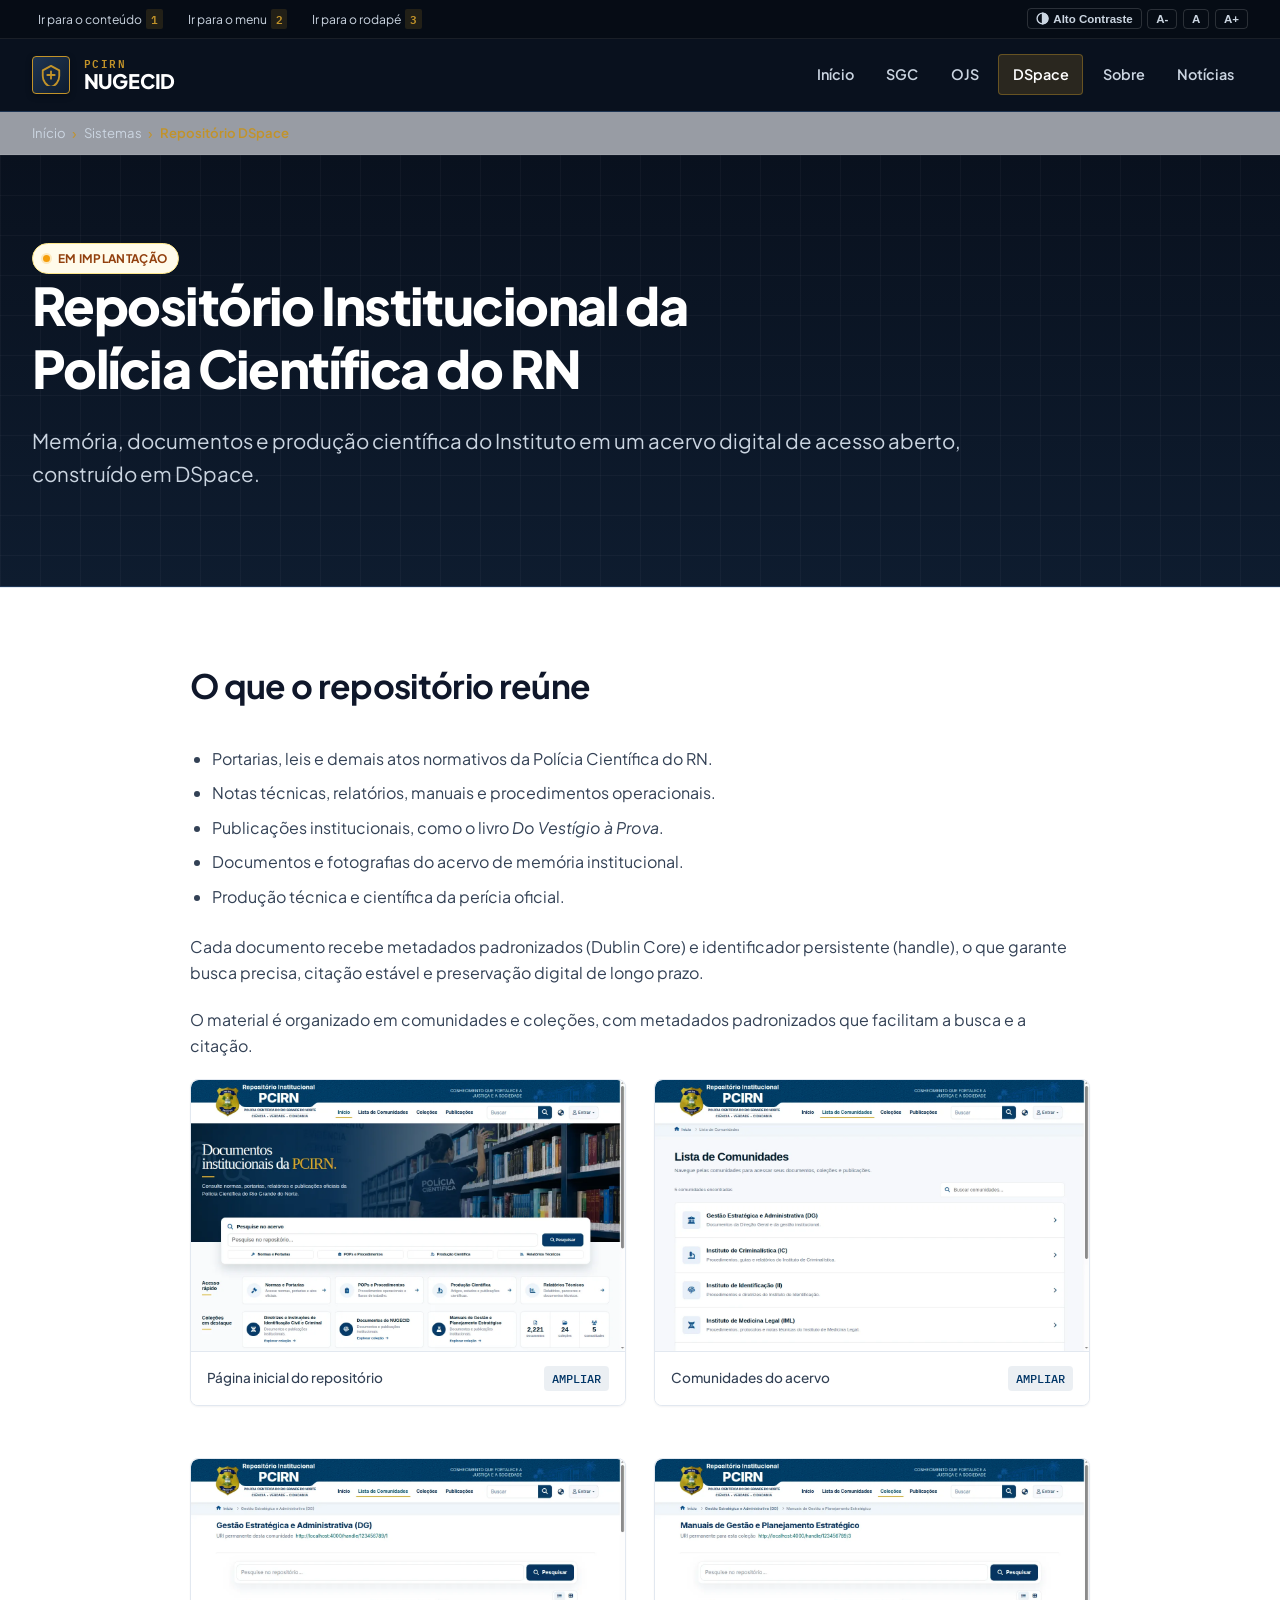
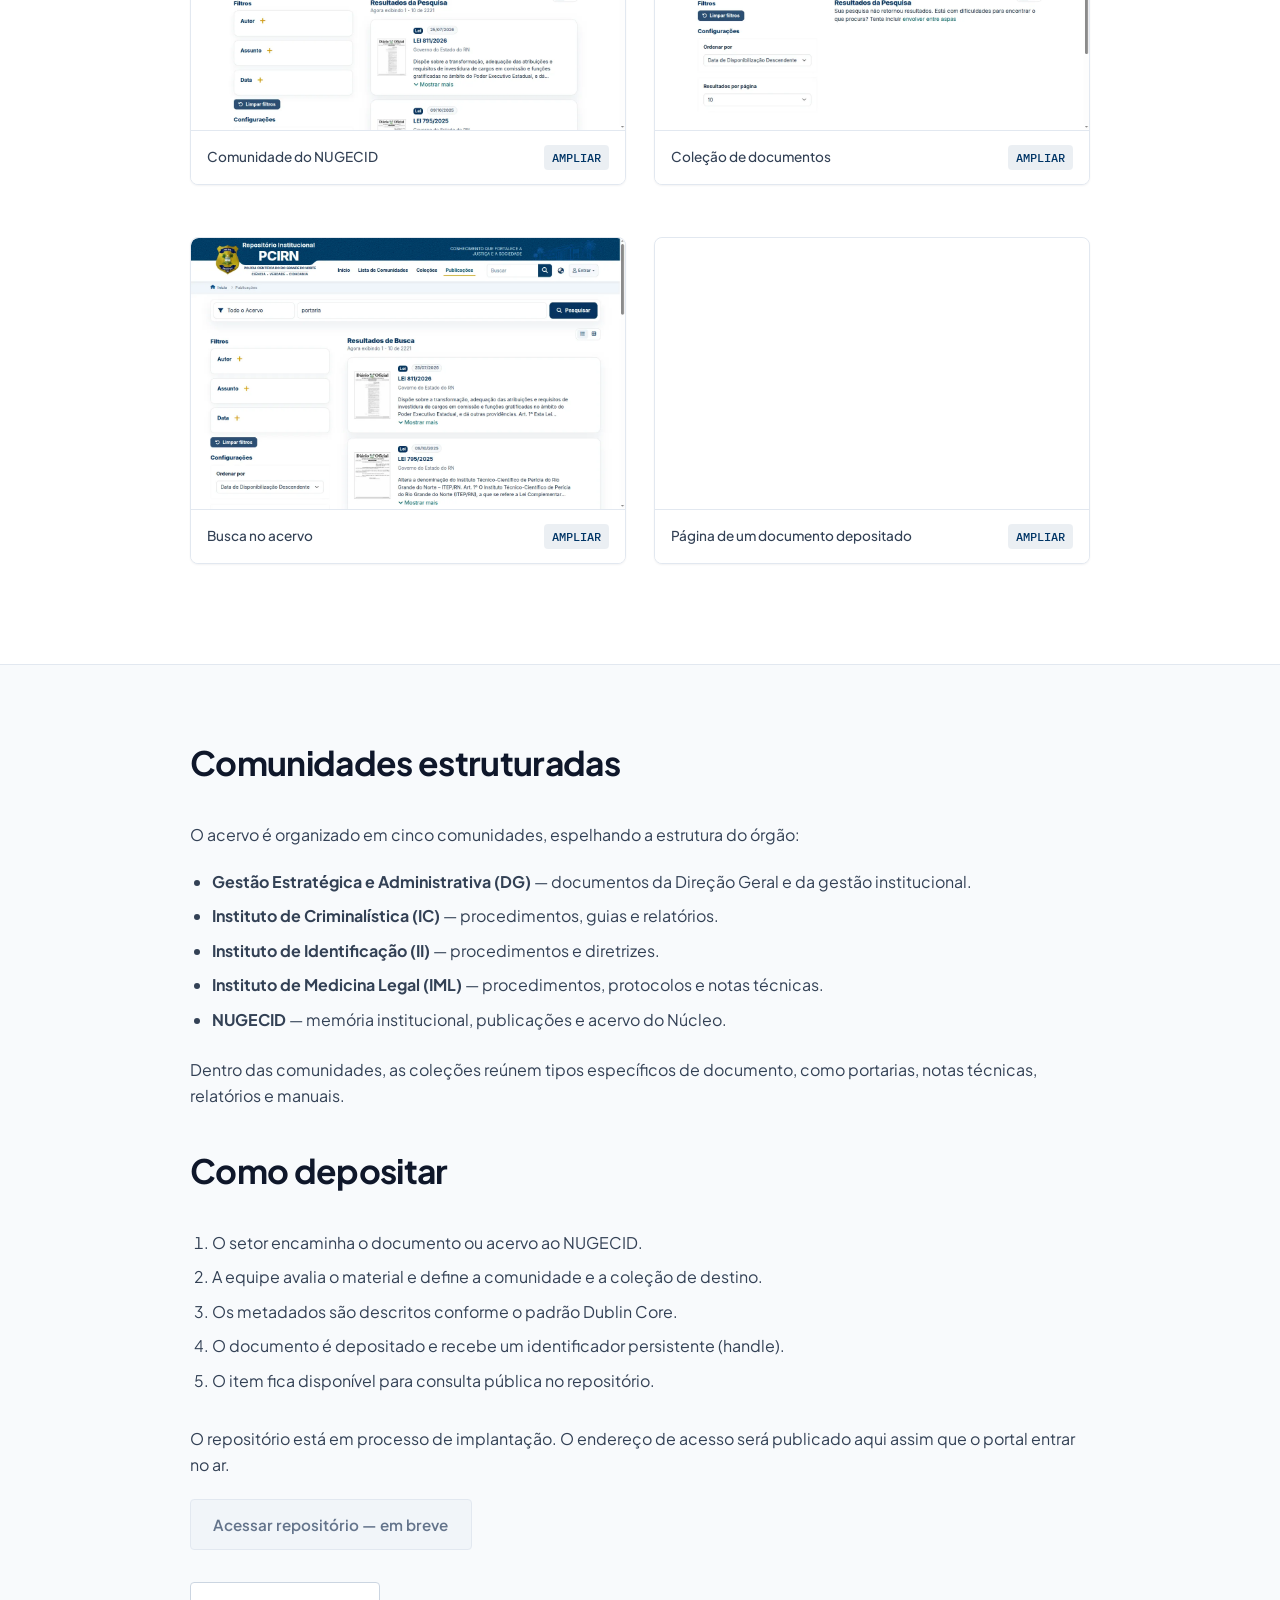
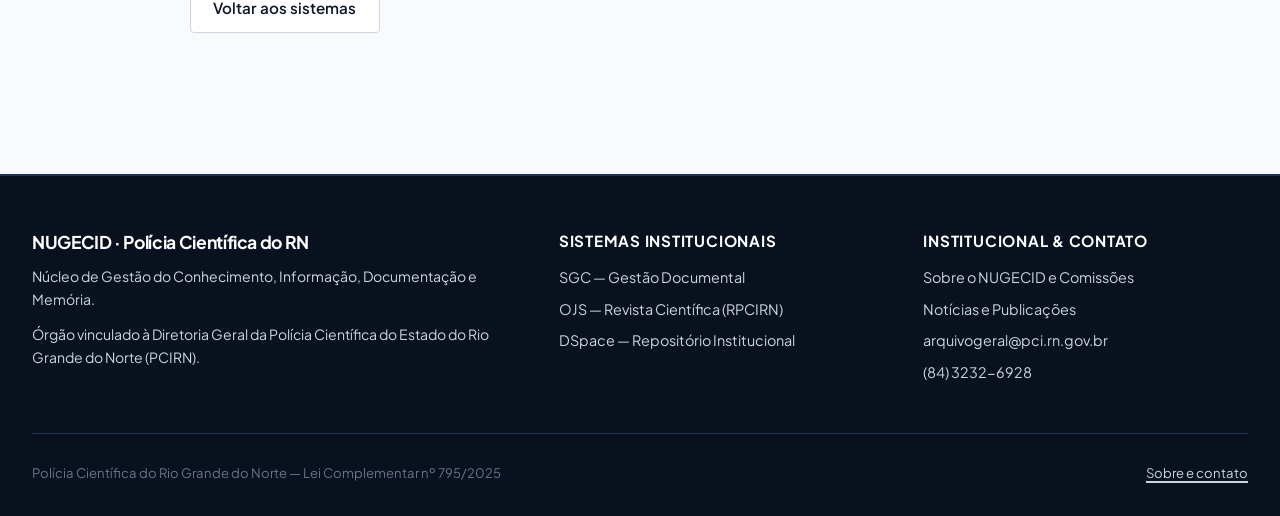
==== dspace.html @ 1d863f5a "feat(design): reformulacao visual anti-slop, animacoes, acessibilidade e-MAG e novos componentes" ====
<!DOCTYPE html>
<html lang="pt-BR">
<head>
<meta charset="utf-8">
<meta name="viewport" content="width=device-width, initial-scale=1">
<title>Repositório Institucional — DSpace | NUGECID</title>
<meta name="description" content="Repositório institucional da Polícia Científica do RN em DSpace: portarias, publicações institucionais, acervo de memória e produção científica, mantido pelo NUGECID.">
<meta property="og:title" content="Repositório Institucional da Polícia Científica do RN — DSpace">
<meta property="og:description" content="Portarias, publicações e acervo de memória da Polícia Científica do RN em acesso aberto.">
<meta property="og:type" content="website">
<meta property="og:url" content="https://kevintestegit.github.io/nugecid-site/dspace.html">
<meta property="og:locale" content="pt_BR">
<link rel="canonical" href="https://kevintestegit.github.io/nugecid-site/dspace.html">
<link rel="icon" type="image/svg+xml" href="assets/img/favicon.svg">
<link rel="preconnect" href="https://fonts.googleapis.com">
<link rel="preconnect" href="https://fonts.gstatic.com" crossorigin>
<link href="https://fonts.googleapis.com/css2?family=Plus+Jakarta+Sans:wght@400;500;600;700;800&family=Archivo:wght@400;500;600;700&family=IBM+Plex+Mono:wght@400;500;600&display=swap" rel="stylesheet">
<link rel="stylesheet" href="assets/css/site.css">
<script src="assets/js/site.js" defer></script>
</head>
<body>
<a class="skip-link" href="#conteudo">Pular para o conteúdo</a>

<div class="gov-bar">
  <div class="wrap">
    <ul class="gov-shortcuts" aria-label="Atalhos de acessibilidade">
      <li><a href="#conteudo" accesskey="1">Ir para o conteúdo <span class="key">1</span></a></li>
      <li><a href="#menu-principal" accesskey="2">Ir para o menu <span class="key">2</span></a></li>
      <li><a href="#rodape" accesskey="3">Ir para o rodapé <span class="key">3</span></a></li>
    </ul>
    <div class="accessibility-controls" aria-label="Controles de acessibilidade">
      <button class="btn-access" data-action="toggle-contrast" aria-pressed="false" title="Alternar alto contraste">
        <svg width="13" height="13" viewBox="0 0 24 24" fill="none" stroke="currentColor" stroke-width="2.5" stroke-linecap="round" stroke-linejoin="round" aria-hidden="true"><circle cx="12" cy="12" r="10"></circle><path d="M12 2a10 10 0 0 1 0 20z" fill="currentColor"></path></svg>
        Alto Contraste
      </button>
      <button class="btn-access" data-action="font-decrease" title="Diminuir tamanho da fonte">A-</button>
      <button class="btn-access" data-action="font-reset" title="Restaurar tamanho da fonte">A</button>
      <button class="btn-access" data-action="font-increase" title="Aumentar tamanho da fonte">A+</button>
    </div>
  </div>
</div>

<header class="site-header">
  <div class="wrap">
    <a class="brand" href="index.html" aria-label="NUGECID - Polícia Científica do Rio Grande do Norte">
      <span class="brand-insignia" aria-hidden="true">
        <svg viewBox="0 0 24 24" fill="none" stroke="currentColor" stroke-width="2" stroke-linecap="round" stroke-linejoin="round">
          <path d="M12 2L3 7v6c0 5.55 3.84 10.74 9 12 5.16-1.26 9-6.45 9-12V7l-9-5z"/>
          <path d="M12 8v8"/>
          <path d="M8 12h8"/>
        </svg>
      </span>
      <span class="brand-text">
        <span class="brand-mark">PCIRN</span>
        <span class="brand-name">NUGECID</span>
      </span>
    </a>
    <button class="nav-toggle" aria-expanded="false" aria-controls="menu-principal" aria-label="Abrir menu de navegação">
      <svg width="24" height="24" viewBox="0 0 24 24" fill="none" stroke="currentColor" stroke-width="2" stroke-linecap="round" stroke-linejoin="round"><line x1="3" y1="12" x2="21" y2="12"></line><line x1="3" y1="6" x2="21" y2="6"></line><line x1="3" y1="18" x2="21" y2="18"></line></svg>
    </button>
    <nav class="site-nav" id="menu-principal" aria-label="Principal">
      <a href="index.html">Início</a>
      <a href="sgc.html">SGC</a>
      <a href="ojs.html">OJS</a>
      <a href="dspace.html" aria-current="page">DSpace</a>
      <a href="sobre.html">Sobre</a>
      <a href="noticias.html">Notícias</a>
    </nav>
  </div>
</header>

<nav class="breadcrumbs" aria-label="Trilha de navegação">
  <div class="wrap">
    <ol class="breadcrumbs-list">
      <li><a href="index.html">Início</a></li>
      <li><a href="index.html#sistemas">Sistemas</a></li>
      <li><span aria-current="page">Repositório DSpace</span></li>
    </ol>
  </div>
</nav>

<main id="conteudo">

  <section class="hero">
    <div class="wrap">
      <div class="reveal">
        <span class="stamp stamp--dev">Em implantação</span>
        <h1>Repositório Institucional da Polícia Científica do RN</h1>
        <p class="lead">Memória, documentos e produção científica do Instituto em um acervo
        digital de acesso aberto, construído em DSpace.</p>
      </div>
    </div>
  </section>

  <section class="section section--alt">
    <div class="wrap prose">
      <div class="section-header reveal">
        <h2>O que o repositório reúne</h2>
      </div>
      <ul class="reveal">
        <li>Portarias, leis e demais atos normativos da Polícia Científica do RN.</li>
        <li>Notas técnicas, relatórios, manuais e procedimentos operacionais.</li>
        <li>Publicações institucionais, como o livro <em>Do Vestígio à Prova</em>.</li>
        <li>Documentos e fotografias do acervo de memória institucional.</li>
        <li>Produção técnica e científica da perícia oficial.</li>
      </ul>
      <div class="reveal">
        <p>Cada documento recebe metadados padronizados (Dublin Core) e identificador persistente
        (handle), o que garante busca precisa, citação estável e preservação digital de longo
        prazo.</p>
        <p>O material é organizado em comunidades e coleções, com metadados padronizados que
        facilitam a busca e a citação.</p>
      </div>
      <div class="grid-2 reveal-group">
        <figure class="print">
          <img src="assets/img/dspace-home.webp" width="1280" height="800" loading="lazy"
            alt="Página inicial do Repositório Institucional com busca e últimas publicações">
          <figcaption>Página inicial do repositório</figcaption>
        </figure>
        <figure class="print">
          <img src="assets/img/dspace-comunidades.webp" width="1280" height="800" loading="lazy"
            alt="Lista das cinco comunidades do repositório institucional">
          <figcaption>Comunidades do acervo</figcaption>
        </figure>
        <figure class="print">
          <img src="assets/img/dspace-comunidade-nugecid.webp" width="1280" height="800" loading="lazy"
            alt="Página da comunidade do NUGECID no repositório">
          <figcaption>Comunidade do NUGECID</figcaption>
        </figure>
        <figure class="print">
          <img src="assets/img/dspace-colecao.webp" width="1280" height="800" loading="lazy"
            alt="Página de uma coleção do repositório, com a lista de documentos">
          <figcaption>Coleção de documentos</figcaption>
        </figure>
        <figure class="print">
          <img src="assets/img/dspace-busca.webp" width="1280" height="800" loading="lazy"
            alt="Resultados de busca no repositório institucional">
          <figcaption>Busca no acervo</figcaption>
        </figure>
        <figure class="print">
          <img src="assets/img/dspace-item.webp" width="1280" height="800" loading="lazy"
            alt="Página de um documento no repositório, com metadados e arquivo para download">
          <figcaption>Página de um documento depositado</figcaption>
        </figure>
      </div>
    </div>
  </section>

  <section class="section">
    <div class="wrap prose">
      <div class="section-header reveal">
        <h2>Comunidades estruturadas</h2>
      </div>
      <p class="reveal">O acervo é organizado em cinco comunidades, espelhando a estrutura do órgão:</p>
      <ul class="reveal">
        <li><strong>Gestão Estratégica e Administrativa (DG)</strong> — documentos da Direção
        Geral e da gestão institucional.</li>
        <li><strong>Instituto de Criminalística (IC)</strong> — procedimentos, guias e relatórios.</li>
        <li><strong>Instituto de Identificação (II)</strong> — procedimentos e diretrizes.</li>
        <li><strong>Instituto de Medicina Legal (IML)</strong> — procedimentos, protocolos e notas
        técnicas.</li>
        <li><strong>NUGECID</strong> — memória institucional, publicações e acervo do Núcleo.</li>
      </ul>
      <p class="reveal">Dentro das comunidades, as coleções reúnem tipos específicos de documento, como
      portarias, notas técnicas, relatórios e manuais.</p>
      
      <div class="section-header reveal" style="margin-top: 2.5rem;">
        <h2>Como depositar</h2>
      </div>
      <ol class="reveal">
        <li>O setor encaminha o documento ou acervo ao NUGECID.</li>
        <li>A equipe avalia o material e define a comunidade e a coleção de destino.</li>
        <li>Os metadados são descritos conforme o padrão Dublin Core.</li>
        <li>O documento é depositado e recebe um identificador persistente (handle).</li>
        <li>O item fica disponível para consulta pública no repositório.</li>
      </ol>
      
      <div class="reveal" style="margin-top: 2rem;">
        <!-- SLOT DE URL: quando o repositorio estiver publicado, trocar o botao abaixo por
             <a class="btn" href="https://URL-DO-REPOSITORIO">Acessar repositório</a> -->
        <p>O repositório está em processo de implantação. O endereço de acesso será publicado
        aqui assim que o portal entrar no ar.</p>
        <p><span class="btn is-disabled" aria-disabled="true">Acessar repositório — em breve</span></p>
        <div class="actions">
          <a class="btn btn--ghost" href="index.html#sistemas">Voltar aos sistemas</a>
        </div>
      </div>
    </div>
  </section>

</main>

<footer class="site-footer" id="rodape">
  <div class="wrap">
    <div class="footer-grid">
      <div class="footer-brand">
        <h4>NUGECID · Polícia Científica do RN</h4>
        <p>Núcleo de Gestão do Conhecimento, Informação, Documentação e Memória.</p>
        <p>Órgão vinculado à Diretoria Geral da Polícia Científica do Estado do Rio Grande do Norte (PCIRN).</p>
      </div>
      <div class="footer-links">
        <h4>Sistemas Institucionais</h4>
        <ul>
          <li><a href="sgc.html">SGC — Gestão Documental</a></li>
          <li><a href="ojs.html">OJS — Revista Científica (RPCIRN)</a></li>
          <li><a href="dspace.html">DSpace — Repositório Institucional</a></li>
        </ul>
      </div>
      <div class="footer-links">
        <h4>Institucional & Contato</h4>
        <ul>
          <li><a href="sobre.html">Sobre o NUGECID e Comissões</a></li>
          <li><a href="noticias.html">Notícias e Publicações</a></li>
          <li><a href="mailto:arquivogeral@pci.rn.gov.br">arquivogeral@pci.rn.gov.br</a></li>
          <li><a href="tel:+558432326928">(84) 3232-6928</a></li>
        </ul>
      </div>
    </div>
    <div class="footer-bottom">
      <span>Polícia Científica do Rio Grande do Norte — Lei Complementar nº 795/2025</span>
      <a href="sobre.html">Sobre e contato</a>
    </div>
  </div>
</footer>

</body>
</html>
---- assets/css/site.css ----
/**
 * NUGECID — Núcleo de Gestão do Conhecimento, Informação, Documentação e Memória
 * Polícia Científica do Rio Grande do Norte (PCIRN)
 * Design Institucional Moderno — Anti-Slop & Anti-AI Guidelines
 */

:root {
  /* Cores Institucionais e Estruturais */
  --navy-deep: #09111e;
  --navy-dark: #0e1c2f;
  --navy-surface: #15263d;
  --navy-border: #1e3553;

  --bg-page: #f8fafc;
  --bg-surface: #ffffff;
  --bg-surface-elevated: #f1f5f9;
  --bg-surface-soft: #f8fafc;

  --ink-primary: #0f172a;
  --ink-secondary: #334155;
  --ink-muted: #64748b;
  --ink-inverse: #f8fafc;
  --ink-inverse-soft: #cbd5e1;

  /* Acentos Oficiais */
  --gold-accent: #c29329;
  --gold-accent-light: #fef3c7;
  --gold-accent-hover: #a1781b;
  --blue-primary: #003566;
  --blue-hover: #002244;
  --blue-focus: #0284c7;

  /* Status Tokens */
  --status-live-bg: #ecfdf5;
  --status-live-text: #065f46;
  --status-live-border: #a7f3d0;
  --status-live-dot: #10b981;

  --status-dev-bg: #fffbeb;
  --status-dev-text: #92400e;
  --status-dev-border: #fde68a;
  --status-dev-dot: #f59e0b;

  --status-internal-bg: #eff6ff;
  --status-internal-text: #1e40af;
  --status-internal-border: #bfdbfe;
  --status-internal-dot: #3b82f6;

  /* Bordas e Sombras Físicas */
  --border-subtle: #e2e8f0;
  --border-medium: #cbd5e1;
  --radius-sm: 4px;
  --radius-md: 8px;
  --radius-lg: 12px;
  --radius-full: 9999px;

  --shadow-sm: 0 1px 2px 0 rgba(15, 23, 42, 0.05);
  --shadow-md: 0 4px 12px -2px rgba(15, 23, 42, 0.08), 0 2px 4px -2px rgba(15, 23, 42, 0.04);
  --shadow-lg: 0 12px 24px -6px rgba(15, 23, 42, 0.1), 0 4px 8px -2px rgba(15, 23, 42, 0.05);
  --shadow-xl: 0 20px 32px -8px rgba(15, 23, 42, 0.16);

  /* Dimensões */
  --wrap: 76rem;
  --header-height: 4.5rem;

  /* Transições e Curvas Naturais */
  --ease-spring: cubic-bezier(0.16, 1, 0.3, 1);
  --ease-smooth: cubic-bezier(0.4, 0, 0.2, 1);
  --duration-fast: 160ms;
  --duration-normal: 280ms;
}

*, *::before, *::after {
  box-sizing: border-box;
}

html {
  -webkit-text-size-adjust: 100%;
  scroll-behavior: smooth;
}

body {
  margin: 0;
  background-color: var(--bg-page);
  color: var(--ink-primary);
  font-family: "Plus Jakarta Sans", Archivo, system-ui, -apple-system, sans-serif;
  font-size: 1rem;
  line-height: 1.65;
  -webkit-font-smoothing: antialiased;
  -moz-osx-font-smoothing: grayscale;
}

/* Imagens */
img {
  max-width: 100%;
  height: auto;
  display: block;
}

/* Tipografia */
h1, h2, h3, h4 {
  color: var(--ink-primary);
  font-family: "Plus Jakarta Sans", system-ui, sans-serif;
  line-height: 1.2;
  letter-spacing: -0.02em;
  margin: 0 0 0.6em;
}

h1 {
  font-size: clamp(2.2rem, 4.5vw, 3.25rem);
  font-weight: 800;
  letter-spacing: -0.03em;
}

h2 {
  font-size: clamp(1.6rem, 3vw, 2.1rem);
  font-weight: 700;
  position: relative;
}

h3 {
  font-size: 1.25rem;
  font-weight: 700;
}

p {
  margin: 0 0 1.25em;
  color: var(--ink-secondary);
}

a {
  color: var(--blue-primary);
  text-decoration: underline;
  text-underline-offset: 3px;
  text-decoration-thickness: 1.5px;
  transition: color var(--duration-fast) var(--ease-smooth),
              text-decoration-color var(--duration-fast) var(--ease-smooth);
}

a:hover {
  color: var(--gold-accent-hover);
}

/* Foco Acessível */
:focus-visible {
  outline: 2px solid var(--blue-focus);
  outline-offset: 3px;
}

/* Layout Container */
.wrap {
  width: min(100% - 2.5rem, var(--wrap));
  margin-inline: auto;
}

/* Skip Link */
.skip-link {
  position: absolute;
  left: -999px;
  top: 1rem;
  z-index: 100;
  padding: 0.75rem 1.25rem;
  background: var(--navy-deep);
  color: #ffffff;
  border: 2px solid var(--gold-accent);
  border-radius: var(--radius-sm);
  font-weight: 600;
  text-decoration: none;
}
.skip-link:focus {
  left: 1.5rem;
}

.visually-hidden {
  position: absolute;
  width: 1px;
  height: 1px;
  margin: -1px;
  padding: 0;
  overflow: hidden;
  clip: rect(0 0 0 0);
  white-space: nowrap;
  border: 0;
}

/* ==========================================================================
   HEADER INSTITUCIONAL & NAVEGAÇÃO
   ========================================================================== */
.site-header {
  position: sticky;
  top: 0;
  z-index: 90;
  background-color: var(--navy-deep);
  color: var(--ink-inverse);
  border-bottom: 1px solid var(--navy-border);
  transition: background-color var(--duration-normal) var(--ease-smooth),
              box-shadow var(--duration-normal) var(--ease-smooth),
              border-color var(--duration-normal) var(--ease-smooth);
}

.site-header.is-scrolled {
  background-color: rgba(9, 17, 30, 0.95);
  backdrop-filter: blur(14px);
  -webkit-backdrop-filter: blur(14px);
  box-shadow: 0 4px 20px -2px rgba(0, 0, 0, 0.35);
  border-bottom-color: rgba(194, 147, 41, 0.25);
}

.site-header .wrap {
  display: flex;
  align-items: center;
  justify-content: space-between;
  min-height: var(--header-height);
  padding-block: 0.75rem;
}

/* Brand */
.brand {
  display: flex;
  align-items: center;
  gap: 0.85rem;
  color: #ffffff;
  text-decoration: none;
  transition: transform var(--duration-fast) var(--ease-spring);
}

.brand:hover {
  transform: translateY(-1px);
}

.brand-insignia {
  width: 38px;
  height: 38px;
  flex-shrink: 0;
  display: flex;
  align-items: center;
  justify-content: center;
  background: linear-gradient(135deg, #1e3553 0%, #0e1c2f 100%);
  border: 1.5px solid var(--gold-accent);
  border-radius: var(--radius-sm);
  color: var(--gold-accent);
  box-shadow: 0 2px 6px rgba(0, 0, 0, 0.3);
}

.brand-insignia svg {
  width: 22px;
  height: 22px;
}

.brand-text {
  display: flex;
  flex-direction: column;
}

.brand-mark {
  font-family: "IBM Plex Mono", monospace;
  font-size: 0.68rem;
  font-weight: 600;
  letter-spacing: 0.15em;
  color: var(--gold-accent);
  text-transform: uppercase;
  line-height: 1.1;
}

.brand-name {
  font-size: 1.25rem;
  font-weight: 800;
  letter-spacing: -0.01em;
  color: #ffffff;
  line-height: 1.15;
}

/* Nav */
.site-nav {
  display: flex;
  align-items: center;
  gap: 0.35rem;
}

.site-nav a {
  color: var(--ink-inverse-soft);
  text-decoration: none;
  font-size: 0.9rem;
  font-weight: 600;
  padding: 0.5rem 0.85rem;
  border-radius: var(--radius-sm);
  position: relative;
  transition: color var(--duration-fast) var(--ease-smooth),
              background-color var(--duration-fast) var(--ease-smooth);
}

.site-nav a:hover {
  color: #ffffff;
  background-color: rgba(255, 255, 255, 0.08);
}

.site-nav a[aria-current="page"],
.site-nav a[aria-current="true"] {
  color: #ffffff;
  background-color: rgba(194, 147, 41, 0.18);
  border: 1px solid rgba(194, 147, 41, 0.4);
}

/* Mobile Toggle */
.nav-toggle {
  display: none;
  background: transparent;
  border: 1px solid var(--navy-border);
  color: #ffffff;
  border-radius: var(--radius-sm);
  padding: 0.5rem;
  cursor: pointer;
}

@media (max-width: 768px) {
  .nav-toggle {
    display: flex;
    align-items: center;
    justify-content: center;
  }

  .site-nav {
    display: none;
    position: absolute;
    top: 100%;
    left: 0;
    right: 0;
    background: var(--navy-deep);
    border-bottom: 2px solid var(--gold-accent);
    padding: 1.25rem 1.5rem;
    flex-direction: column;
    align-items: stretch;
    gap: 0.5rem;
    box-shadow: 0 10px 25px rgba(0, 0, 0, 0.4);
  }

  .site-nav.is-open {
    display: flex;
    animation: slideDown 220ms var(--ease-spring) forwards;
  }

  .site-nav a {
    padding: 0.75rem 1rem;
    border-radius: var(--radius-sm);
    font-size: 1rem;
  }
}

@keyframes slideDown {
  from {
    opacity: 0;
    transform: translateY(-8px);
  }
  to {
    opacity: 1;
    transform: translateY(0);
  }
}

/* ==========================================================================
   HERO INSTITUCIONAL
   ========================================================================== */
.hero {
  position: relative;
  background: linear-gradient(180deg, var(--navy-deep) 0%, var(--navy-dark) 100%);
  color: #ffffff;
  padding: clamp(3.5rem, 7vw, 5.5rem) 0 clamp(3rem, 5vw, 4.5rem);
  border-bottom: 1px solid var(--navy-border);
  overflow: hidden;
}

/* Grid sutil de precisão forense no fundo */
.hero::before {
  content: "";
  position: absolute;
  inset: 0;
  background-image: 
    linear-gradient(to right, rgba(255, 255, 255, 0.03) 1px, transparent 1px),
    linear-gradient(to bottom, rgba(255, 255, 255, 0.03) 1px, transparent 1px);
  background-size: 40px 40px;
  pointer-events: none;
}

.hero .wrap {
  position: relative;
  z-index: 2;
}

.hero h1 {
  color: #ffffff;
  max-width: 22ch;
  margin-bottom: 0.5em;
}

.kicker {
  display: inline-flex;
  align-items: center;
  gap: 0.5rem;
  padding: 0.35rem 0.85rem;
  background-color: rgba(194, 147, 41, 0.12);
  border: 1px solid rgba(194, 147, 41, 0.35);
  border-radius: var(--radius-full);
  color: var(--gold-accent);
  font-size: 0.78rem;
  font-weight: 600;
  letter-spacing: 0.06em;
  text-transform: uppercase;
  margin-bottom: 1.25rem;
}

.lead {
  font-size: clamp(1.1rem, 2vw, 1.28rem);
  line-height: 1.6;
  color: var(--ink-inverse-soft);
  max-width: 62ch;
  margin-bottom: 2rem;
}

/* Hero Stats Bar */
.hero-metrics {
  display: grid;
  grid-template-columns: repeat(auto-fit, minmax(180px, 1fr));
  gap: 1.25rem;
  margin-top: 3.5rem;
  padding-top: 2rem;
  border-top: 1px solid rgba(255, 255, 255, 0.1);
}

.metric-item {
  display: flex;
  flex-direction: column;
}

.metric-number {
  font-size: 1.75rem;
  font-weight: 800;
  color: #ffffff;
  font-feature-settings: "tnum";
  font-variant-numeric: tabular-nums;
  line-height: 1.1;
  display: flex;
  align-items: baseline;
  gap: 0.25rem;
}

.metric-number .accent {
  color: var(--gold-accent);
}

.metric-label {
  font-size: 0.82rem;
  color: var(--ink-inverse-soft);
  margin-top: 0.35rem;
  line-height: 1.4;
}

/* ==========================================================================
   BOTÕES E AÇÕES INTERATIVAS
   ========================================================================== */
.actions {
  display: flex;
  flex-wrap: wrap;
  align-items: center;
  gap: 1rem;
  margin-top: 2rem;
}

.btn {
  display: inline-flex;
  align-items: center;
  justify-content: center;
  gap: 0.5rem;
  font-family: "Plus Jakarta Sans", system-ui, sans-serif;
  font-size: 0.95rem;
  font-weight: 600;
  padding: 0.75rem 1.4rem;
  border-radius: var(--radius-sm);
  border: 1.5px solid var(--blue-primary);
  background-color: var(--blue-primary);
  color: #ffffff;
  text-decoration: none;
  cursor: pointer;
  transition: transform var(--duration-fast) var(--ease-spring),
              background-color var(--duration-fast) var(--ease-smooth),
              border-color var(--duration-fast) var(--ease-smooth),
              box-shadow var(--duration-fast) var(--ease-smooth),
              color var(--duration-fast) var(--ease-smooth);
}

.btn:hover {
  background-color: var(--blue-hover);
  border-color: var(--blue-hover);
  color: #ffffff;
  transform: translateY(-2px);
  box-shadow: 0 4px 12px rgba(0, 53, 102, 0.25);
}

.btn:active {
  transform: translateY(0);
}

.btn--ghost {
  background-color: transparent;
  color: #ffffff;
  border-color: rgba(255, 255, 255, 0.3);
}

.btn--ghost:hover {
  background-color: rgba(255, 255, 255, 0.1);
  border-color: #ffffff;
  color: #ffffff;
  box-shadow: 0 4px 12px rgba(255, 255, 255, 0.1);
}

/* Botão Ghost em fundo claro */
main .section .btn--ghost,
main .section--alt .btn--ghost {
  color: var(--ink-primary);
  border-color: var(--border-medium);
  background-color: var(--bg-surface);
}

main .section .btn--ghost:hover,
main .section--alt .btn--ghost:hover {
  background-color: var(--bg-surface-elevated);
  border-color: var(--ink-primary);
  color: var(--ink-primary);
  box-shadow: var(--shadow-sm);
}

.btn[aria-disabled="true"],
.btn.is-disabled {
  background-color: var(--bg-surface-elevated);
  color: var(--ink-muted);
  border-color: var(--border-subtle);
  cursor: not-allowed;
  pointer-events: none;
  box-shadow: none;
  transform: none;
}

/* ==========================================================================
   SEÇÕES E GRIDS
   ========================================================================== */
.section {
  padding-block: clamp(3rem, 6vw, 5rem);
}

.section--alt {
  background-color: var(--bg-surface);
  border-top: 1px solid var(--border-subtle);
  border-bottom: 1px solid var(--border-subtle);
}

.section-header {
  margin-bottom: 2.5rem;
}

.section-header h2 {
  margin-bottom: 0.35rem;
}

.section-header p {
  font-size: 1.05rem;
  color: var(--ink-muted);
}

.grid-2 {
  display: grid;
  grid-template-columns: 1fr;
  gap: 1.75rem;
}

.grid-3 {
  display: grid;
  grid-template-columns: 1fr;
  gap: 1.75rem;
}

.grid-4 {
  display: grid;
  grid-template-columns: 1fr;
  gap: 1.5rem;
}

@media (min-width: 640px) {
  .grid-2 {
    grid-template-columns: repeat(2, 1fr);
  }
  .grid-4 {
    grid-template-columns: repeat(2, 1fr);
  }
}

@media (min-width: 960px) {
  .grid-3 {
    grid-template-columns: repeat(3, 1fr);
  }
  .grid-4 {
    grid-template-columns: repeat(4, 1fr);
  }
}

/* Pillars / Atribuições Cards */
.pillar-card {
  background: var(--bg-surface);
  border: 1px solid var(--border-subtle);
  border-radius: var(--radius-md);
  padding: 1.75rem;
  display: flex;
  flex-direction: column;
  box-shadow: var(--shadow-sm);
  transition: transform var(--duration-normal) var(--ease-spring),
              box-shadow var(--duration-normal) var(--ease-smooth),
              border-color var(--duration-normal) var(--ease-smooth);
}

.pillar-card:hover {
  transform: translateY(-4px);
  box-shadow: var(--shadow-md);
  border-color: var(--border-medium);
}

.pillar-icon {
  width: 44px;
  height: 44px;
  border-radius: var(--radius-sm);
  background-color: rgba(0, 53, 102, 0.06);
  color: var(--blue-primary);
  display: flex;
  align-items: center;
  justify-content: center;
  margin-bottom: 1.25rem;
}

.pillar-card h3 {
  font-size: 1.2rem;
  margin-bottom: 0.6rem;
  color: var(--ink-primary);
}

.pillar-card p {
  font-size: 0.95rem;
  color: var(--ink-secondary);
  margin-bottom: 0;
  line-height: 1.6;
}

/* ==========================================================================
   FICHAS DE SISTEMAS (SGC, OJS, DSPACE)
   ========================================================================== */
.ficha {
  position: relative;
  display: flex;
  flex-direction: column;
  background-color: var(--bg-surface);
  border: 1px solid var(--border-subtle);
  border-radius: var(--radius-md);
  padding: 1.75rem;
  box-shadow: var(--shadow-sm);
  transition: transform var(--duration-normal) var(--ease-spring),
              box-shadow var(--duration-normal) var(--ease-smooth),
              border-color var(--duration-normal) var(--ease-smooth);
}

.ficha:hover {
  transform: translateY(-4px);
  box-shadow: var(--shadow-lg);
  border-color: var(--border-medium);
}

.ficha-header {
  display: flex;
  align-items: flex-start;
  justify-content: space-between;
  gap: 1rem;
  margin-bottom: 1rem;
}

.ficha h3 {
  margin: 0;
  font-size: 1.35rem;
  color: var(--ink-primary);
}

.ficha dl {
  margin: 1.25rem 0 1.5rem;
  display: grid;
  grid-template-columns: 85px 1fr;
  gap: 0.6rem 0.75rem;
  font-size: 0.88rem;
  border-top: 1px solid var(--border-subtle);
  padding-top: 1rem;
}

.ficha dt {
  font-family: "IBM Plex Mono", monospace;
  font-size: 0.76rem;
  font-weight: 600;
  color: var(--ink-muted);
  text-transform: uppercase;
  letter-spacing: 0.05em;
  padding-top: 0.15rem;
}

.ficha dd {
  margin: 0;
  color: var(--ink-primary);
  font-weight: 500;
}

.ficha .ficha-link {
  margin-top: auto;
  display: inline-flex;
  align-items: center;
  gap: 0.4rem;
  font-weight: 700;
  font-size: 0.92rem;
  color: var(--blue-primary);
  text-decoration: none;
  padding-top: 0.75rem;
  border-top: 1px dashed var(--border-subtle);
  transition: gap var(--duration-fast) var(--ease-spring),
              color var(--duration-fast) var(--ease-smooth);
}

.ficha .ficha-link:hover {
  color: var(--gold-accent-hover);
  gap: 0.65rem;
}

/* ==========================================================================
   STATUS BADGES COM ANIMAÇÃO DE PULSO REAL
   ========================================================================== */
.stamp {
  display: inline-flex;
  align-items: center;
  gap: 0.45rem;
  padding: 0.3rem 0.65rem;
  border-radius: var(--radius-full);
  font-size: 0.74rem;
  font-weight: 700;
  letter-spacing: 0.03em;
  text-transform: uppercase;
  white-space: nowrap;
}

.stamp::before {
  content: "";
  display: inline-block;
  width: 7px;
  height: 7px;
  border-radius: 50%;
  flex-shrink: 0;
}

/* Em uso / Operacional */
.stamp--live,
.stamp:not([class*="stamp--"]) {
  background-color: var(--status-live-bg);
  color: var(--status-live-text);
  border: 1px solid var(--status-live-border);
}
.stamp--live::before,
.stamp:not([class*="stamp--"])::before {
  background-color: var(--status-live-dot);
  box-shadow: 0 0 0 2px rgba(16, 185, 129, 0.2);
  animation: pulse-dot 2.5s infinite var(--ease-smooth);
}

/* Em implantação */
.stamp--dev {
  background-color: var(--status-dev-bg);
  color: var(--status-dev-text);
  border: 1px solid var(--status-dev-border);
}
.stamp--dev::before {
  background-color: var(--status-dev-dot);
  box-shadow: 0 0 0 2px rgba(245, 158, 11, 0.2);
  animation: pulse-dot 2.5s infinite var(--ease-smooth);
}

/* Uso interno */
.stamp--internal {
  background-color: var(--status-internal-bg);
  color: var(--status-internal-text);
  border: 1px solid var(--status-internal-border);
}
.stamp--internal::before {
  background-color: var(--status-internal-dot);
  box-shadow: 0 0 0 2px rgba(59, 130, 246, 0.2);
  animation: pulse-dot 2.5s infinite var(--ease-smooth);
}

@keyframes pulse-dot {
  0%, 100% {
    transform: scale(1);
    opacity: 1;
  }
  50% {
    transform: scale(1.4);
    opacity: 0.45;
  }
}

/* ==========================================================================
   PRINTS DOS SISTEMAS (INTERATIVIDADE E LIGHTBOX)
   ========================================================================== */
.print {
  margin: 0 0 1.5rem;
  position: relative;
  border-radius: var(--radius-md);
  overflow: hidden;
  background-color: var(--bg-surface);
  border: 1px solid var(--border-subtle);
  box-shadow: var(--shadow-sm);
  transition: transform var(--duration-normal) var(--ease-spring),
              box-shadow var(--duration-normal) var(--ease-smooth),
              border-color var(--duration-normal) var(--ease-smooth);
}

.print img {
  border-radius: var(--radius-md) var(--radius-md) 0 0;
  width: 100%;
  height: auto;
  transition: transform var(--duration-normal) var(--ease-spring);
}

.print figcaption {
  padding: 0.85rem 1rem;
  font-size: 0.85rem;
  font-weight: 500;
  color: var(--ink-secondary);
  background-color: var(--bg-surface);
  border-top: 1px solid var(--border-subtle);
  display: flex;
  align-items: center;
  justify-content: space-between;
}

/* Indicador de clique para ampliar */
.print.is-interactive-zoom {
  cursor: zoom-in;
}

.print.is-interactive-zoom:hover {
  transform: translateY(-3px);
  box-shadow: var(--shadow-md);
  border-color: var(--border-medium);
}

.print.is-interactive-zoom:hover img {
  transform: scale(1.015);
}

.print figcaption::after {
  content: "Ampliar";
  font-family: "IBM Plex Mono", monospace;
  font-size: 0.72rem;
  text-transform: uppercase;
  color: var(--blue-primary);
  background-color: rgba(0, 53, 102, 0.08);
  padding: 0.2rem 0.5rem;
  border-radius: var(--radius-sm);
  transition: background-color var(--duration-fast) var(--ease-smooth);
}

.print.is-interactive-zoom:hover figcaption::after {
  background-color: var(--blue-primary);
  color: #ffffff;
}

/* Lightbox Modal */
.screenshot-modal {
  position: fixed;
  inset: 0;
  z-index: 1000;
  display: flex;
  align-items: center;
  justify-content: center;
  padding: 1.5rem;
  opacity: 0;
  visibility: hidden;
  transition: opacity 240ms var(--ease-smooth),
              visibility 240ms var(--ease-smooth);
}

.screenshot-modal.is-active {
  opacity: 1;
  visibility: visible;
}

.screenshot-modal-backdrop {
  position: absolute;
  inset: 0;
  background-color: rgba(9, 17, 30, 0.88);
  backdrop-filter: blur(8px);
  -webkit-backdrop-filter: blur(8px);
}

.screenshot-modal-content {
  position: relative;
  z-index: 2;
  max-width: min(94vw, 1200px);
  max-height: 90vh;
  display: flex;
  flex-direction: column;
  background: var(--navy-dark);
  border: 1px solid var(--navy-border);
  border-radius: var(--radius-md);
  box-shadow: var(--shadow-xl);
  overflow: hidden;
  transform: scale(0.95);
  transition: transform 240ms var(--ease-spring);
}

.screenshot-modal.is-active .screenshot-modal-content {
  transform: scale(1);
}

.screenshot-modal-img {
  max-width: 100%;
  max-height: calc(85vh - 4rem);
  object-fit: contain;
  display: block;
}

.screenshot-modal-caption {
  margin: 0;
  padding: 0.85rem 1.25rem;
  font-size: 0.9rem;
  color: var(--ink-inverse-soft);
  background: var(--navy-deep);
  border-top: 1px solid var(--navy-border);
}

.screenshot-modal-close {
  position: absolute;
  top: 0.75rem;
  right: 0.75rem;
  width: 36px;
  height: 36px;
  border-radius: 50%;
  background: rgba(9, 17, 30, 0.75);
  border: 1px solid rgba(255, 255, 255, 0.2);
  color: #ffffff;
  display: flex;
  align-items: center;
  justify-content: center;
  cursor: pointer;
  transition: background 160ms, transform 160ms;
}

.screenshot-modal-close:hover {
  background: var(--gold-accent);
  color: var(--navy-deep);
  transform: scale(1.08);
}

/* ==========================================================================
   LIVRO EM DESTAQUE ("DO VESTÍGIO À PROVA")
   ========================================================================== */
.livro-showcase {
  background: linear-gradient(135deg, #0f1c2e 0%, #09111e 100%);
  color: #ffffff;
  border-radius: var(--radius-lg);
  padding: clamp(2rem, 5vw, 3.5rem);
  box-shadow: var(--shadow-xl);
  border: 1px solid var(--navy-border);
  position: relative;
  overflow: hidden;
}

.livro-showcase::after {
  content: "";
  position: absolute;
  top: -50%;
  right: -20%;
  width: 400px;
  height: 400px;
  background: radial-gradient(circle, rgba(194, 147, 41, 0.1) 0%, transparent 70%);
  pointer-events: none;
}

.livro {
  display: grid;
  gap: 2.5rem;
  align-items: center;
}

@media (min-width: 768px) {
  .livro {
    grid-template-columns: 280px 1fr;
  }
}

/* Efeito 3D na Capa do Livro */
.livro-capa {
  margin: 0;
  perspective: 1000px;
}

.livro-capa img {
  border-radius: var(--radius-sm);
  box-shadow: -8px 12px 28px rgba(0, 0, 0, 0.5), 
              0 2px 4px rgba(0, 0, 0, 0.3);
  transition: transform 380ms var(--ease-spring),
              box-shadow 380ms var(--ease-smooth);
  transform: rotateY(-6deg) rotateX(2deg);
}

.livro-capa:hover img {
  transform: rotateY(0deg) rotateX(0deg) translateY(-6px);
  box-shadow: 0 16px 36px rgba(0, 0, 0, 0.6);
}

.livro h2 {
  color: #ffffff;
  margin-bottom: 0.8rem;
}

.livro p {
  color: var(--ink-inverse-soft);
  font-size: 1.05rem;
  line-height: 1.65;
}

.livro-meta-tags {
  display: flex;
  flex-wrap: wrap;
  gap: 0.6rem;
  margin: 1.25rem 0 1.75rem;
}

.meta-chip {
  display: inline-flex;
  align-items: center;
  gap: 0.4rem;
  font-family: "IBM Plex Mono", monospace;
  font-size: 0.78rem;
  font-weight: 500;
  padding: 0.3rem 0.7rem;
  background-color: rgba(255, 255, 255, 0.08);
  border: 1px solid rgba(255, 255, 255, 0.15);
  border-radius: var(--radius-sm);
  color: var(--ink-inverse-soft);
}

.btn-copy-chip {
  cursor: pointer;
  background-color: rgba(194, 147, 41, 0.15);
  border-color: rgba(194, 147, 41, 0.35);
  color: var(--gold-accent);
  transition: background-color 160ms, border-color 160ms;
}

.btn-copy-chip:hover {
  background-color: rgba(194, 147, 41, 0.3);
  border-color: var(--gold-accent);
}

/* ==========================================================================
   NOTÍCIAS & ARTIGOS
   ========================================================================== */
.news-list {
  list-style: none;
  margin: 0;
  padding: 0;
  display: grid;
  gap: 1.25rem;
}

.news-card {
  background: var(--bg-surface);
  border: 1px solid var(--border-subtle);
  border-radius: var(--radius-md);
  padding: 1.5rem;
  box-shadow: var(--shadow-sm);
  display: flex;
  flex-direction: column;
  transition: transform var(--duration-normal) var(--ease-spring),
              box-shadow var(--duration-normal) var(--ease-smooth),
              border-color var(--duration-normal) var(--ease-smooth);
}

.news-card:hover {
  transform: translateY(-3px);
  box-shadow: var(--shadow-md);
  border-color: var(--border-medium);
}

.news-card-header {
  display: flex;
  align-items: center;
  gap: 0.75rem;
  margin-bottom: 0.75rem;
}

.news-card time {
  font-family: "IBM Plex Mono", monospace;
  font-size: 0.78rem;
  font-weight: 600;
  color: var(--ink-muted);
  background-color: var(--bg-surface-elevated);
  padding: 0.2rem 0.55rem;
  border-radius: var(--radius-sm);
}

.news-badge {
  font-size: 0.75rem;
  font-weight: 600;
  color: var(--blue-primary);
  text-transform: uppercase;
  letter-spacing: 0.05em;
}

.news-card h3 {
  margin: 0 0 0.5rem;
  font-size: 1.2rem;
  line-height: 1.35;
}

.news-card h3 a {
  color: var(--ink-primary);
  text-decoration: none;
}

.news-card:hover h3 a {
  color: var(--blue-primary);
}

/* ==========================================================================
   PROSA E TABELAS TÉCNICAS
   ========================================================================== */
.prose {
  max-width: 75ch;
}

.prose ul, .prose ol {
  padding-left: 1.4rem;
  margin-bottom: 1.5rem;
}

.prose li {
  margin-bottom: 0.5rem;
  color: var(--ink-secondary);
}

.prose p {
  text-align: left;
}

/* Tabela de Stack Técnica */
.table-wrap {
  overflow-x: auto;
  background: var(--bg-surface);
  border: 1px solid var(--border-subtle);
  border-radius: var(--radius-md);
  box-shadow: var(--shadow-sm);
  margin-block: 1.5rem;
}

table {
  border-collapse: collapse;
  width: 100%;
  font-size: 0.92rem;
}

th, td {
  text-align: left;
  padding: 0.85rem 1.1rem;
  border-bottom: 1px solid var(--border-subtle);
}

tr:last-child td,
tr:last-child th {
  border-bottom: 0;
}

th[scope="col"] {
  background-color: var(--bg-surface-elevated);
  font-family: "IBM Plex Mono", monospace;
  font-size: 0.75rem;
  font-weight: 600;
  letter-spacing: 0.06em;
  text-transform: uppercase;
  color: var(--ink-muted);
}

th[scope="row"] {
  font-weight: 600;
  color: var(--ink-primary);
  width: 180px;
}

td {
  color: var(--ink-secondary);
}

tr:hover td,
tr:hover th {
  background-color: rgba(241, 245, 249, 0.6);
}

/* ==========================================================================
   RODAPÉ INSTITUCIONAL
   ========================================================================== */
.site-footer {
  background-color: var(--navy-deep);
  color: var(--ink-inverse-soft);
  border-top: 2px solid var(--navy-border);
  margin-top: 4rem;
  padding-block: 3.5rem 2rem;
  font-size: 0.9rem;
}

.footer-grid {
  display: grid;
  grid-template-columns: 1fr;
  gap: 2.5rem;
  margin-bottom: 3rem;
}

@media (min-width: 768px) {
  .footer-grid {
    grid-template-columns: 1.5fr 1fr 1fr;
  }
}

.footer-brand {
  display: flex;
  flex-direction: column;
  gap: 0.75rem;
}

.footer-brand h4 {
  color: #ffffff;
  font-size: 1.1rem;
  margin: 0;
}

.footer-brand p {
  color: var(--ink-inverse-soft);
  font-size: 0.88rem;
  margin: 0;
}

.footer-links h4 {
  color: #ffffff;
  font-size: 0.95rem;
  margin: 0 0 1rem;
  font-weight: 700;
  text-transform: uppercase;
  letter-spacing: 0.05em;
}

.footer-links ul {
  list-style: none;
  padding: 0;
  margin: 0;
  display: flex;
  flex-direction: column;
  gap: 0.5rem;
}

.footer-links a {
  color: var(--ink-inverse-soft);
  text-decoration: none;
  transition: color var(--duration-fast) var(--ease-smooth);
}

.footer-links a:hover {
  color: var(--gold-accent);
}

.footer-bottom {
  border-top: 1px solid var(--navy-border);
  padding-top: 1.75rem;
  display: flex;
  flex-wrap: wrap;
  align-items: center;
  justify-content: space-between;
  gap: 1rem;
  font-size: 0.82rem;
  color: var(--ink-muted);
}

.footer-bottom a {
  color: var(--ink-inverse-soft);
}

/* ==========================================================================
   SCROLL REVEAL ANIMAÇÕES
   ========================================================================== */
.reveal {
  opacity: 0;
  transform: translateY(24px);
  transition: opacity 500ms var(--ease-spring),
              transform 500ms var(--ease-spring);
  will-change: opacity, transform;
}

.reveal.is-visible {
  opacity: 1;
  transform: translateY(0);
}

/* Stagger para grupos */
.reveal-group > * {
  opacity: 0;
  transform: translateY(24px);
  transition: opacity 500ms var(--ease-spring),
              transform 500ms var(--ease-spring);
  will-change: opacity, transform;
}

.reveal-group > *.is-visible:nth-child(1) { transition-delay: 50ms; }
.reveal-group > *.is-visible:nth-child(2) { transition-delay: 130ms; }
.reveal-group > *.is-visible:nth-child(3) { transition-delay: 210ms; }
.reveal-group > *.is-visible:nth-child(4) { transition-delay: 290ms; }
.reveal-group > *.is-visible:nth-child(5) { transition-delay: 370ms; }
.reveal-group > *.is-visible:nth-child(6) { transition-delay: 450ms; }

.reveal-group > *.is-visible {
  opacity: 1;
  transform: translateY(0);
}

/* Redução de movimento para acessibilidade */
@media (prefers-reduced-motion: reduce) {
  *, *::before, *::after {
    animation-duration: 0.01ms !important;
    animation-iteration-count: 1 !important;
    transition-duration: 0.01ms !important;
    scroll-behavior: auto !important;
  }
  .reveal,
  .reveal-group > * {
    opacity: 1 !important;
    transform: none !important;
  }
  .livro-capa img {
    transform: none !important;
  }
}

/* ==========================================================================
   BARRA DE ACESSIBILIDADE GOVERNAMENTAL (e-MAG / GOV.BR)
   ========================================================================== */
.gov-bar {
  background-color: #060c15;
  color: var(--ink-inverse-soft);
  font-size: 0.76rem;
  border-bottom: 1px solid rgba(255, 255, 255, 0.08);
  padding-block: 0.35rem;
}

.gov-bar .wrap {
  display: flex;
  align-items: center;
  justify-content: space-between;
  flex-wrap: wrap;
  gap: 0.5rem 1rem;
}

.gov-shortcuts {
  display: flex;
  align-items: center;
  gap: 0.75rem;
  list-style: none;
  margin: 0;
  padding: 0;
}

.gov-shortcuts a {
  color: var(--ink-inverse-soft);
  text-decoration: none;
  display: inline-flex;
  align-items: center;
  gap: 0.25rem;
  padding: 0.2rem 0.4rem;
  border-radius: var(--radius-sm);
  transition: color 140ms, background 140ms;
}

.gov-shortcuts a:hover,
.gov-shortcuts a:focus-visible {
  color: #ffffff;
  background-color: rgba(255, 255, 255, 0.1);
}

.gov-shortcuts .key {
  font-family: "IBM Plex Mono", monospace;
  font-size: 0.68rem;
  font-weight: 600;
  color: var(--gold-accent);
  background: rgba(194, 147, 41, 0.15);
  padding: 0.05rem 0.3rem;
  border-radius: 2px;
}

.accessibility-controls {
  display: flex;
  align-items: center;
  gap: 0.35rem;
}

.btn-access {
  background: transparent;
  border: 1px solid rgba(255, 255, 255, 0.15);
  color: var(--ink-inverse-soft);
  font-size: 0.72rem;
  font-weight: 600;
  padding: 0.2rem 0.5rem;
  border-radius: var(--radius-sm);
  cursor: pointer;
  display: inline-flex;
  align-items: center;
  gap: 0.3rem;
  transition: all 140ms var(--ease-smooth);
}

.btn-access:hover,
.btn-access:focus-visible {
  color: #ffffff;
  border-color: var(--gold-accent);
  background-color: rgba(194, 147, 41, 0.15);
}

.btn-access[aria-pressed="true"] {
  background-color: var(--gold-accent);
  color: var(--navy-deep);
  border-color: var(--gold-accent);
}

/* Modo Alto Contraste */
html.high-contrast {
  --bg-page: #000000;
  --bg-surface: #0a0a0a;
  --bg-surface-elevated: #171717;
  --ink-primary: #ffffff;
  --ink-secondary: #e5e5e5;
  --ink-muted: #d4d4d4;
  --border-subtle: #404040;
  --border-medium: #737373;
  --blue-primary: #38bdf8;
  --blue-hover: #7dd3fc;
  --gold-accent: #fde047;
}

html.high-contrast body {
  background-color: #000000 !important;
  color: #ffffff !important;
}

html.high-contrast .site-header,
html.high-contrast .site-footer,
html.high-contrast .hero,
html.high-contrast .livro-showcase {
  background: #000000 !important;
  border-color: #ffffff !important;
}

html.high-contrast .ficha,
html.high-contrast .pillar-card,
html.high-contrast .news-card,
html.high-contrast .table-wrap,
html.high-contrast .timeline-body,
html.high-contrast .faq-item {
  background: #0d0d0d !important;
  border: 2px solid #ffffff !important;
  box-shadow: none !important;
}

html.high-contrast a {
  color: #fde047 !important;
  text-decoration: underline !important;
}

html.high-contrast .btn {
  background: #ffffff !important;
  color: #000000 !important;
  border: 2px solid #ffffff !important;
}

html.high-contrast .btn--ghost {
  background: transparent !important;
  color: #ffffff !important;
  border: 2px solid #ffffff !important;
}

/* ==========================================================================
   BREADCRUMBS (TRILHA DE NAVEGAÇÃO)
   ========================================================================== */
.breadcrumbs {
  background: rgba(9, 17, 30, 0.4);
  border-bottom: 1px solid rgba(255, 255, 255, 0.08);
  padding-block: 0.65rem;
  font-size: 0.82rem;
}

.breadcrumbs-list {
  list-style: none;
  padding: 0;
  margin: 0;
  display: flex;
  align-items: center;
  flex-wrap: wrap;
  gap: 0.4rem;
}

.breadcrumbs-list li {
  display: inline-flex;
  align-items: center;
  gap: 0.4rem;
  color: var(--ink-inverse-soft);
}

.breadcrumbs-list li:not(:last-child)::after {
  content: "›";
  color: var(--gold-accent);
  font-size: 0.95rem;
  line-height: 1;
}

.breadcrumbs-list a {
  color: var(--ink-inverse-soft);
  text-decoration: none;
  transition: color 140ms;
}

.breadcrumbs-list a:hover {
  color: #ffffff;
  text-decoration: underline;
}

.breadcrumbs-list [aria-current="page"] {
  color: var(--gold-accent);
  font-weight: 600;
}

/* ==========================================================================
   TIMELINE HISTÓRICA E NORMATIVA
   ========================================================================== */
.timeline {
  position: relative;
  margin: 2.5rem 0;
  padding-left: 2rem;
}

.timeline::before {
  content: "";
  position: absolute;
  left: 7px;
  top: 8px;
  bottom: 8px;
  width: 2px;
  background: linear-gradient(180deg, var(--gold-accent) 0%, var(--border-medium) 100%);
}

.timeline-item {
  position: relative;
  margin-bottom: 2rem;
}

.timeline-item:last-child {
  margin-bottom: 0;
}

.timeline-marker {
  position: absolute;
  left: -2rem;
  top: 4px;
  width: 16px;
  height: 16px;
  border-radius: 50%;
  background-color: var(--bg-surface);
  border: 3px solid var(--gold-accent);
  box-shadow: 0 0 0 3px rgba(194, 147, 41, 0.2);
}

.timeline-body {
  background: var(--bg-surface);
  border: 1px solid var(--border-subtle);
  border-radius: var(--radius-md);
  padding: 1.25rem 1.5rem;
  box-shadow: var(--shadow-sm);
  transition: transform var(--duration-normal) var(--ease-spring),
              box-shadow var(--duration-normal) var(--ease-smooth);
}

.timeline-item:hover .timeline-body {
  transform: translateX(4px);
  box-shadow: var(--shadow-md);
}

.timeline-date {
  display: inline-block;
  font-family: "IBM Plex Mono", monospace;
  font-size: 0.78rem;
  font-weight: 700;
  color: var(--gold-accent);
  background: rgba(194, 147, 41, 0.1);
  padding: 0.2rem 0.55rem;
  border-radius: var(--radius-sm);
  margin-bottom: 0.5rem;
}

.timeline-title {
  margin: 0 0 0.4rem;
  font-size: 1.15rem;
  font-weight: 700;
  color: var(--ink-primary);
}

.timeline-text {
  margin: 0;
  font-size: 0.92rem;
  color: var(--ink-secondary);
}

/* ==========================================================================
   FILTRO E BUSCA DE NOTÍCIAS
   ========================================================================== */
.news-filter-bar {
  display: flex;
  flex-direction: column;
  gap: 1rem;
  margin-bottom: 2rem;
  background: var(--bg-surface);
  border: 1px solid var(--border-subtle);
  border-radius: var(--radius-md);
  padding: 1.25rem;
  box-shadow: var(--shadow-sm);
}

@media (min-width: 768px) {
  .news-filter-bar {
    flex-direction: row;
    align-items: center;
    justify-content: space-between;
  }
}

.news-search-box {
  position: relative;
  flex: 1;
  max-width: 400px;
}

.news-search-box input {
  width: 100%;
  font-family: inherit;
  font-size: 0.92rem;
  padding: 0.65rem 1rem 0.65rem 2.4rem;
  border: 1.5px solid var(--border-medium);
  border-radius: var(--radius-sm);
  background-color: var(--bg-surface);
  color: var(--ink-primary);
  transition: border-color 160ms;
}

.news-search-box input:focus {
  outline: none;
  border-color: var(--blue-primary);
  box-shadow: 0 0 0 3px rgba(0, 53, 102, 0.12);
}

.news-search-box svg {
  position: absolute;
  left: 0.8rem;
  top: 50%;
  transform: translateY(-50%);
  color: var(--ink-muted);
  pointer-events: none;
}

.filter-pills {
  display: flex;
  align-items: center;
  flex-wrap: wrap;
  gap: 0.4rem;
}

.filter-pill {
  font-family: inherit;
  font-size: 0.82rem;
  font-weight: 600;
  padding: 0.45rem 0.85rem;
  border-radius: var(--radius-full);
  border: 1px solid var(--border-medium);
  background: transparent;
  color: var(--ink-secondary);
  cursor: pointer;
  transition: all 140ms var(--ease-smooth);
}

.filter-pill:hover {
  background: var(--bg-surface-elevated);
  color: var(--ink-primary);
}

.filter-pill.is-active {
  background: var(--blue-primary);
  color: #ffffff;
  border-color: var(--blue-primary);
}

.news-status-bar {
  font-size: 0.84rem;
  color: var(--ink-muted);
  margin-bottom: 1rem;
}

/* ==========================================================================
   FAQ EM ACORDEÃO ACESSÍVEL (<details>/<summary>)
   ========================================================================== */
.faq-list {
  display: flex;
  flex-direction: column;
  gap: 0.75rem;
  margin-block: 1.5rem;
}

.faq-item {
  background: var(--bg-surface);
  border: 1px solid var(--border-subtle);
  border-radius: var(--radius-md);
  box-shadow: var(--shadow-sm);
  overflow: hidden;
  transition: border-color 160ms var(--ease-smooth);
}

.faq-item[open] {
  border-color: var(--blue-primary);
}

.faq-summary {
  padding: 1rem 1.25rem;
  font-size: 1.05rem;
  font-weight: 700;
  color: var(--ink-primary);
  cursor: pointer;
  list-style: none;
  display: flex;
  align-items: center;
  justify-content: space-between;
  gap: 1rem;
  user-select: none;
  transition: background-color 140ms;
}

.faq-summary::-webkit-details-marker {
  display: none;
}

.faq-summary::after {
  content: "+";
  font-family: "IBM Plex Mono", monospace;
  font-size: 1.25rem;
  font-weight: 600;
  color: var(--blue-primary);
  transition: transform 200ms var(--ease-spring);
}

.faq-item[open] .faq-summary::after {
  content: "−";
  transform: rotate(180deg);
}

.faq-summary:hover {
  background-color: var(--bg-surface-elevated);
}

.faq-body {
  padding: 0 1.25rem 1.25rem;
  color: var(--ink-secondary);
  font-size: 0.95rem;
  line-height: 1.6;
}

.faq-body p:last-child {
  margin-bottom: 0;
}

/* ==========================================================================
   CAIXA DE CITAÇÃO CIENTÍFICA (ABNT & BibTeX)
   ========================================================================== */
.citation-box {
  background: rgba(15, 23, 42, 0.6);
  border: 1px solid rgba(255, 255, 255, 0.15);
  border-radius: var(--radius-md);
  padding: 1.25rem;
  margin-top: 1.5rem;
}

.citation-header {
  display: flex;
  align-items: center;
  justify-content: space-between;
  margin-bottom: 0.6rem;
}

.citation-label {
  font-family: "IBM Plex Mono", monospace;
  font-size: 0.75rem;
  font-weight: 600;
  color: var(--gold-accent);
  text-transform: uppercase;
  letter-spacing: 0.05em;
}

.citation-text {
  font-family: "IBM Plex Mono", monospace;
  font-size: 0.82rem;
  color: var(--ink-inverse-soft);
  background: rgba(0, 0, 0, 0.25);
  padding: 0.75rem;
  border-radius: var(--radius-sm);
  margin-bottom: 0.75rem;
  line-height: 1.5;
  user-select: all;
  border: 1px solid rgba(255, 255, 255, 0.08);
}

.citation-actions {
  display: flex;
  flex-wrap: wrap;
  gap: 0.5rem;
}
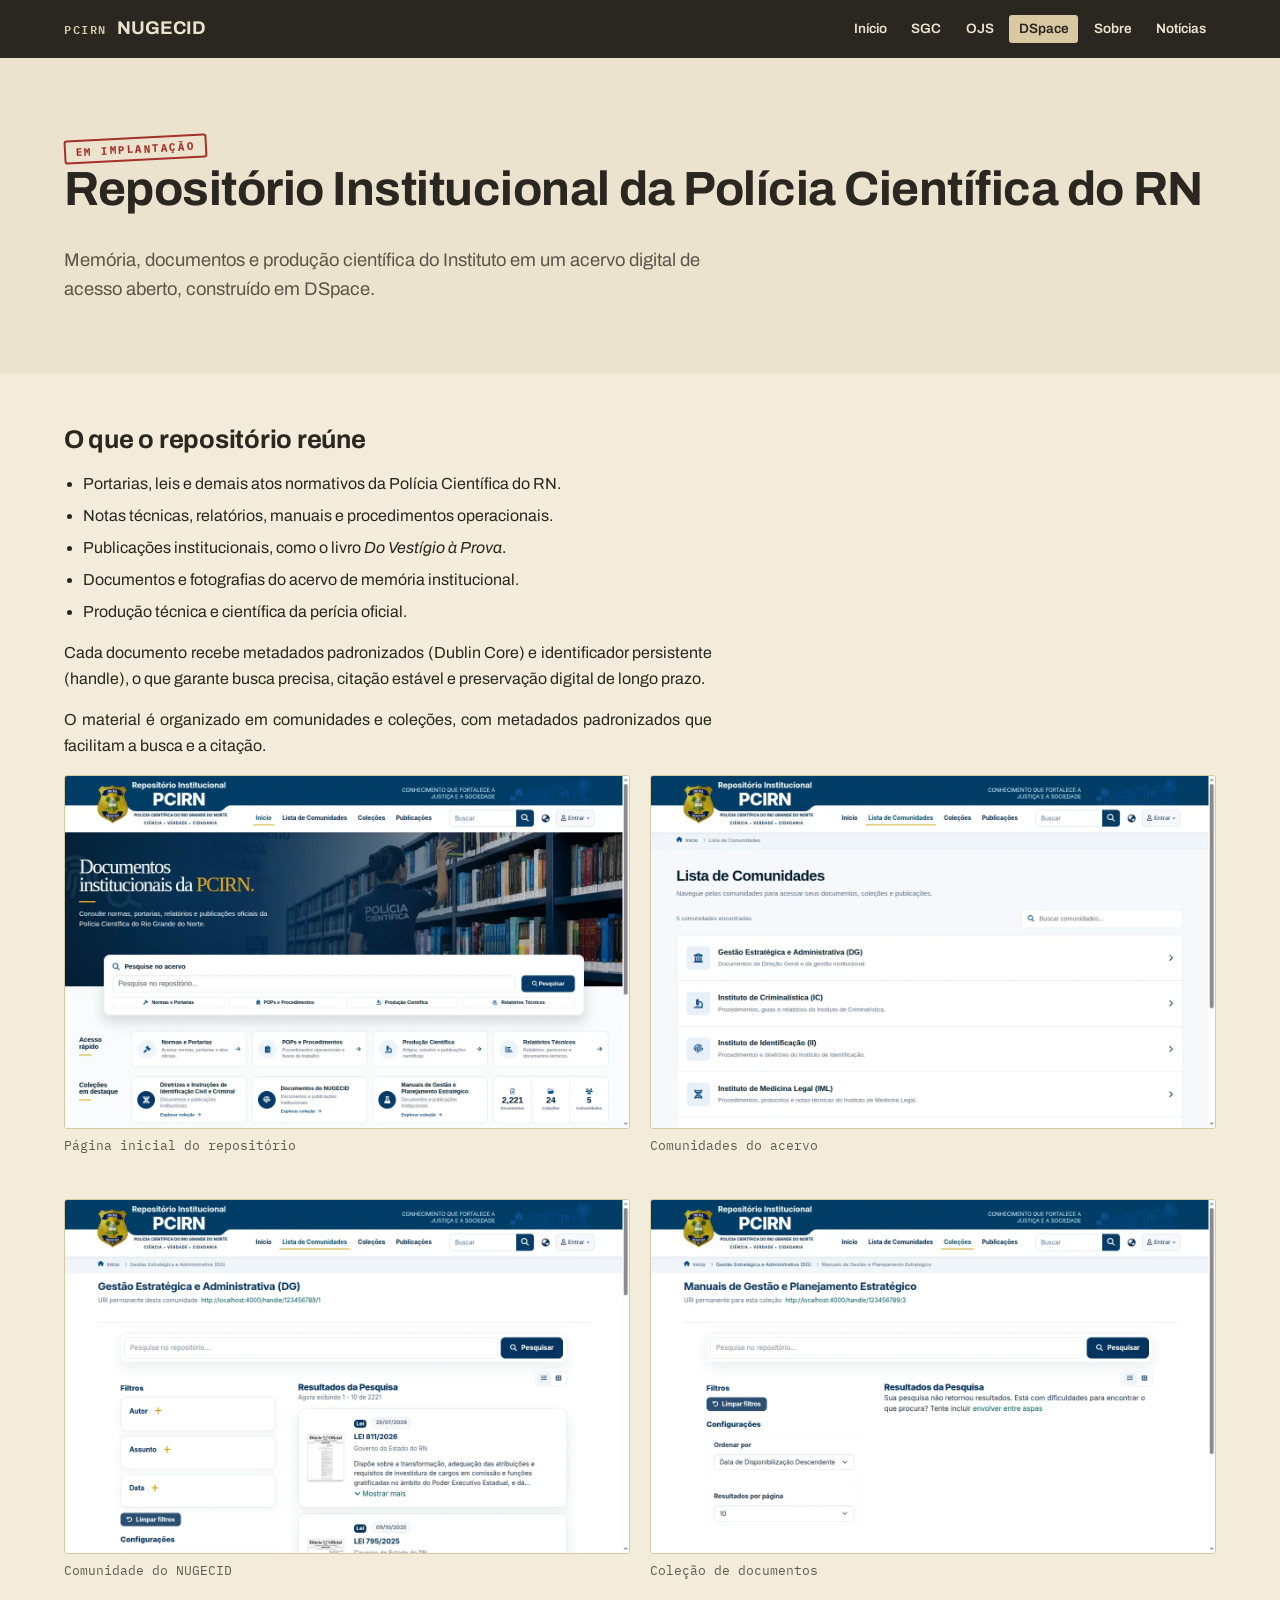
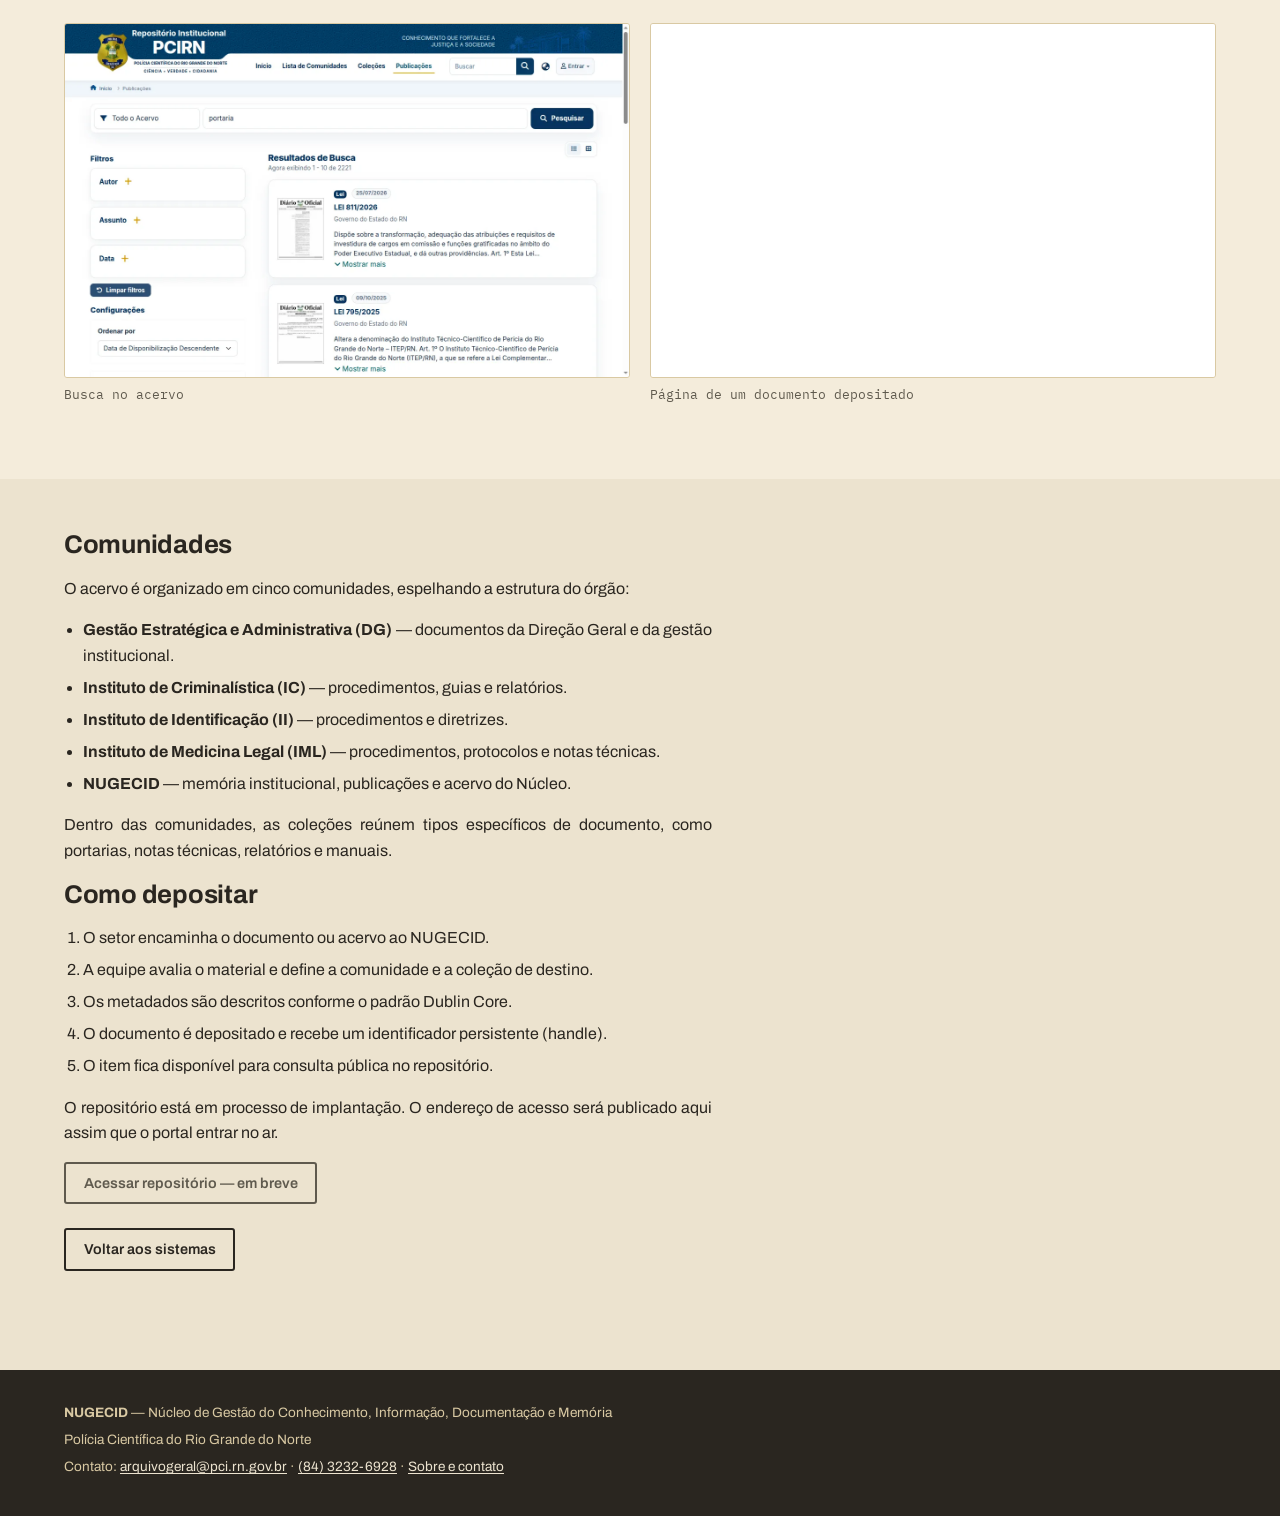
==== commit d18beb14: "Revert "feat(design): reformulacao visual anti-slop, animacoes, acessibilidade e-MAG e novos compone" ====
--- a/dspace.html
+++ b/dspace.html
@@ -11,54 +11,21 @@
 <meta property="og:url" content="https://kevintestegit.github.io/nugecid-site/dspace.html">
 <meta property="og:locale" content="pt_BR">
 <link rel="canonical" href="https://kevintestegit.github.io/nugecid-site/dspace.html">
-<link rel="icon" type="image/svg+xml" href="assets/img/favicon.svg">
 <link rel="preconnect" href="https://fonts.googleapis.com">
 <link rel="preconnect" href="https://fonts.gstatic.com" crossorigin>
-<link href="https://fonts.googleapis.com/css2?family=Plus+Jakarta+Sans:wght@400;500;600;700;800&family=Archivo:wght@400;500;600;700&family=IBM+Plex+Mono:wght@400;500;600&display=swap" rel="stylesheet">
+<link href="https://fonts.googleapis.com/css2?family=Archivo:wght@400;600;700&family=IBM+Plex+Mono:wght@400;600&display=swap" rel="stylesheet">
 <link rel="stylesheet" href="assets/css/site.css">
-<script src="assets/js/site.js" defer></script>
 </head>
 <body>
 <a class="skip-link" href="#conteudo">Pular para o conteúdo</a>
 
-<div class="gov-bar">
-  <div class="wrap">
-    <ul class="gov-shortcuts" aria-label="Atalhos de acessibilidade">
-      <li><a href="#conteudo" accesskey="1">Ir para o conteúdo <span class="key">1</span></a></li>
-      <li><a href="#menu-principal" accesskey="2">Ir para o menu <span class="key">2</span></a></li>
-      <li><a href="#rodape" accesskey="3">Ir para o rodapé <span class="key">3</span></a></li>
-    </ul>
-    <div class="accessibility-controls" aria-label="Controles de acessibilidade">
-      <button class="btn-access" data-action="toggle-contrast" aria-pressed="false" title="Alternar alto contraste">
-        <svg width="13" height="13" viewBox="0 0 24 24" fill="none" stroke="currentColor" stroke-width="2.5" stroke-linecap="round" stroke-linejoin="round" aria-hidden="true"><circle cx="12" cy="12" r="10"></circle><path d="M12 2a10 10 0 0 1 0 20z" fill="currentColor"></path></svg>
-        Alto Contraste
-      </button>
-      <button class="btn-access" data-action="font-decrease" title="Diminuir tamanho da fonte">A-</button>
-      <button class="btn-access" data-action="font-reset" title="Restaurar tamanho da fonte">A</button>
-      <button class="btn-access" data-action="font-increase" title="Aumentar tamanho da fonte">A+</button>
-    </div>
-  </div>
-</div>
-
 <header class="site-header">
   <div class="wrap">
-    <a class="brand" href="index.html" aria-label="NUGECID - Polícia Científica do Rio Grande do Norte">
-      <span class="brand-insignia" aria-hidden="true">
-        <svg viewBox="0 0 24 24" fill="none" stroke="currentColor" stroke-width="2" stroke-linecap="round" stroke-linejoin="round">
-          <path d="M12 2L3 7v6c0 5.55 3.84 10.74 9 12 5.16-1.26 9-6.45 9-12V7l-9-5z"/>
-          <path d="M12 8v8"/>
-          <path d="M8 12h8"/>
-        </svg>
-      </span>
-      <span class="brand-text">
-        <span class="brand-mark">PCIRN</span>
-        <span class="brand-name">NUGECID</span>
-      </span>
+    <a class="brand" href="index.html">
+      <span class="brand-mark">PCIRN</span>
+      <span class="brand-name">NUGECID</span>
     </a>
-    <button class="nav-toggle" aria-expanded="false" aria-controls="menu-principal" aria-label="Abrir menu de navegação">
-      <svg width="24" height="24" viewBox="0 0 24 24" fill="none" stroke="currentColor" stroke-width="2" stroke-linecap="round" stroke-linejoin="round"><line x1="3" y1="12" x2="21" y2="12"></line><line x1="3" y1="6" x2="21" y2="6"></line><line x1="3" y1="18" x2="21" y2="18"></line></svg>
-    </button>
-    <nav class="site-nav" id="menu-principal" aria-label="Principal">
+    <nav class="site-nav" aria-label="Principal">
       <a href="index.html">Início</a>
       <a href="sgc.html">SGC</a>
       <a href="ojs.html">OJS</a>
@@ -69,49 +36,33 @@
   </div>
 </header>
 
-<nav class="breadcrumbs" aria-label="Trilha de navegação">
-  <div class="wrap">
-    <ol class="breadcrumbs-list">
-      <li><a href="index.html">Início</a></li>
-      <li><a href="index.html#sistemas">Sistemas</a></li>
-      <li><span aria-current="page">Repositório DSpace</span></li>
-    </ol>
-  </div>
-</nav>
-
 <main id="conteudo">
 
   <section class="hero">
     <div class="wrap">
-      <div class="reveal">
-        <span class="stamp stamp--dev">Em implantação</span>
-        <h1>Repositório Institucional da Polícia Científica do RN</h1>
-        <p class="lead">Memória, documentos e produção científica do Instituto em um acervo
-        digital de acesso aberto, construído em DSpace.</p>
-      </div>
+      <span class="stamp">Em implantação</span>
+      <h1>Repositório Institucional da Polícia Científica do RN</h1>
+      <p class="lead">Memória, documentos e produção científica do Instituto em um acervo
+      digital de acesso aberto, construído em DSpace.</p>
     </div>
   </section>
 
   <section class="section section--alt">
     <div class="wrap prose">
-      <div class="section-header reveal">
-        <h2>O que o repositório reúne</h2>
-      </div>
-      <ul class="reveal">
+      <h2>O que o repositório reúne</h2>
+      <ul>
         <li>Portarias, leis e demais atos normativos da Polícia Científica do RN.</li>
         <li>Notas técnicas, relatórios, manuais e procedimentos operacionais.</li>
         <li>Publicações institucionais, como o livro <em>Do Vestígio à Prova</em>.</li>
         <li>Documentos e fotografias do acervo de memória institucional.</li>
         <li>Produção técnica e científica da perícia oficial.</li>
       </ul>
-      <div class="reveal">
-        <p>Cada documento recebe metadados padronizados (Dublin Core) e identificador persistente
-        (handle), o que garante busca precisa, citação estável e preservação digital de longo
-        prazo.</p>
-        <p>O material é organizado em comunidades e coleções, com metadados padronizados que
-        facilitam a busca e a citação.</p>
-      </div>
-      <div class="grid-2 reveal-group">
+      <p>Cada documento recebe metadados padronizados (Dublin Core) e identificador persistente
+      (handle), o que garante busca precisa, citação estável e preservação digital de longo
+      prazo.</p>
+      <p>O material é organizado em comunidades e coleções, com metadados padronizados que
+      facilitam a busca e a citação.</p>
+      <div class="grid-2">
         <figure class="print">
           <img src="assets/img/dspace-home.webp" width="1280" height="800" loading="lazy"
             alt="Página inicial do Repositório Institucional com busca e últimas publicações">
@@ -148,11 +99,9 @@
 
   <section class="section">
     <div class="wrap prose">
-      <div class="section-header reveal">
-        <h2>Comunidades estruturadas</h2>
-      </div>
-      <p class="reveal">O acervo é organizado em cinco comunidades, espelhando a estrutura do órgão:</p>
-      <ul class="reveal">
+      <h2>Comunidades</h2>
+      <p>O acervo é organizado em cinco comunidades, espelhando a estrutura do órgão:</p>
+      <ul>
         <li><strong>Gestão Estratégica e Administrativa (DG)</strong> — documentos da Direção
         Geral e da gestão institucional.</li>
         <li><strong>Instituto de Criminalística (IC)</strong> — procedimentos, guias e relatórios.</li>
@@ -161,65 +110,36 @@
         técnicas.</li>
         <li><strong>NUGECID</strong> — memória institucional, publicações e acervo do Núcleo.</li>
       </ul>
-      <p class="reveal">Dentro das comunidades, as coleções reúnem tipos específicos de documento, como
+      <p>Dentro das comunidades, as coleções reúnem tipos específicos de documento, como
       portarias, notas técnicas, relatórios e manuais.</p>
-      
-      <div class="section-header reveal" style="margin-top: 2.5rem;">
-        <h2>Como depositar</h2>
-      </div>
-      <ol class="reveal">
+      <h2>Como depositar</h2>
+      <ol>
         <li>O setor encaminha o documento ou acervo ao NUGECID.</li>
         <li>A equipe avalia o material e define a comunidade e a coleção de destino.</li>
         <li>Os metadados são descritos conforme o padrão Dublin Core.</li>
         <li>O documento é depositado e recebe um identificador persistente (handle).</li>
         <li>O item fica disponível para consulta pública no repositório.</li>
       </ol>
-      
-      <div class="reveal" style="margin-top: 2rem;">
-        <!-- SLOT DE URL: quando o repositorio estiver publicado, trocar o botao abaixo por
-             <a class="btn" href="https://URL-DO-REPOSITORIO">Acessar repositório</a> -->
-        <p>O repositório está em processo de implantação. O endereço de acesso será publicado
-        aqui assim que o portal entrar no ar.</p>
-        <p><span class="btn is-disabled" aria-disabled="true">Acessar repositório — em breve</span></p>
-        <div class="actions">
-          <a class="btn btn--ghost" href="index.html#sistemas">Voltar aos sistemas</a>
-        </div>
+      <!-- SLOT DE URL: quando o repositorio estiver publicado, trocar o botao abaixo por
+           <a class="btn" href="https://URL-DO-REPOSITORIO">Acessar repositório</a> -->
+      <p>O repositório está em processo de implantação. O endereço de acesso será publicado
+      aqui assim que o portal entrar no ar.</p>
+      <p><span class="btn" aria-disabled="true">Acessar repositório — em breve</span></p>
+      <div class="actions">
+        <a class="btn btn--ghost" href="index.html#sistemas">Voltar aos sistemas</a>
       </div>
     </div>
   </section>
 
 </main>
 
-<footer class="site-footer" id="rodape">
+<footer class="site-footer">
   <div class="wrap">
-    <div class="footer-grid">
-      <div class="footer-brand">
-        <h4>NUGECID · Polícia Científica do RN</h4>
-        <p>Núcleo de Gestão do Conhecimento, Informação, Documentação e Memória.</p>
-        <p>Órgão vinculado à Diretoria Geral da Polícia Científica do Estado do Rio Grande do Norte (PCIRN).</p>
-      </div>
-      <div class="footer-links">
-        <h4>Sistemas Institucionais</h4>
-        <ul>
-          <li><a href="sgc.html">SGC — Gestão Documental</a></li>
-          <li><a href="ojs.html">OJS — Revista Científica (RPCIRN)</a></li>
-          <li><a href="dspace.html">DSpace — Repositório Institucional</a></li>
-        </ul>
-      </div>
-      <div class="footer-links">
-        <h4>Institucional & Contato</h4>
-        <ul>
-          <li><a href="sobre.html">Sobre o NUGECID e Comissões</a></li>
-          <li><a href="noticias.html">Notícias e Publicações</a></li>
-          <li><a href="mailto:arquivogeral@pci.rn.gov.br">arquivogeral@pci.rn.gov.br</a></li>
-          <li><a href="tel:+558432326928">(84) 3232-6928</a></li>
-        </ul>
-      </div>
-    </div>
-    <div class="footer-bottom">
-      <span>Polícia Científica do Rio Grande do Norte — Lei Complementar nº 795/2025</span>
-      <a href="sobre.html">Sobre e contato</a>
-    </div>
+    <p><strong>NUGECID</strong> — Núcleo de Gestão do Conhecimento, Informação, Documentação e Memória</p>
+    <p>Polícia Científica do Rio Grande do Norte</p>
+    <p>Contato: <a href="mailto:arquivogeral@pci.rn.gov.br">arquivogeral@pci.rn.gov.br</a> ·
+    <a href="tel:+558432326928">(84) 3232-6928</a> ·
+    <a href="sobre.html">Sobre e contato</a></p>
   </div>
 </footer>
 
--- a/assets/css/site.css
+++ b/assets/css/site.css
@@ -1,1831 +1,207 @@
-/**
- * NUGECID — Núcleo de Gestão do Conhecimento, Informação, Documentação e Memória
- * Polícia Científica do Rio Grande do Norte (PCIRN)
- * Design Institucional Moderno — Anti-Slop & Anti-AI Guidelines
- */
-
+/* Site NUGECID — identidade "Dossie manila" */
 :root {
-  /* Cores Institucionais e Estruturais */
-  --navy-deep: #09111e;
-  --navy-dark: #0e1c2f;
-  --navy-surface: #15263d;
-  --navy-border: #1e3553;
-
-  --bg-page: #f8fafc;
-  --bg-surface: #ffffff;
-  --bg-surface-elevated: #f1f5f9;
-  --bg-surface-soft: #f8fafc;
-
-  --ink-primary: #0f172a;
-  --ink-secondary: #334155;
-  --ink-muted: #64748b;
-  --ink-inverse: #f8fafc;
-  --ink-inverse-soft: #cbd5e1;
-
-  /* Acentos Oficiais */
-  --gold-accent: #c29329;
-  --gold-accent-light: #fef3c7;
-  --gold-accent-hover: #a1781b;
-  --blue-primary: #003566;
-  --blue-hover: #002244;
-  --blue-focus: #0284c7;
-
-  /* Status Tokens */
-  --status-live-bg: #ecfdf5;
-  --status-live-text: #065f46;
-  --status-live-border: #a7f3d0;
-  --status-live-dot: #10b981;
-
-  --status-dev-bg: #fffbeb;
-  --status-dev-text: #92400e;
-  --status-dev-border: #fde68a;
-  --status-dev-dot: #f59e0b;
-
-  --status-internal-bg: #eff6ff;
-  --status-internal-text: #1e40af;
-  --status-internal-border: #bfdbfe;
-  --status-internal-dot: #3b82f6;
-
-  /* Bordas e Sombras Físicas */
-  --border-subtle: #e2e8f0;
-  --border-medium: #cbd5e1;
-  --radius-sm: 4px;
-  --radius-md: 8px;
-  --radius-lg: 12px;
-  --radius-full: 9999px;
-
-  --shadow-sm: 0 1px 2px 0 rgba(15, 23, 42, 0.05);
-  --shadow-md: 0 4px 12px -2px rgba(15, 23, 42, 0.08), 0 2px 4px -2px rgba(15, 23, 42, 0.04);
-  --shadow-lg: 0 12px 24px -6px rgba(15, 23, 42, 0.1), 0 4px 8px -2px rgba(15, 23, 42, 0.05);
-  --shadow-xl: 0 20px 32px -8px rgba(15, 23, 42, 0.16);
-
-  /* Dimensões */
-  --wrap: 76rem;
-  --header-height: 4.5rem;
-
-  /* Transições e Curvas Naturais */
-  --ease-spring: cubic-bezier(0.16, 1, 0.3, 1);
-  --ease-smooth: cubic-bezier(0.4, 0, 0.2, 1);
-  --duration-fast: 160ms;
-  --duration-normal: 280ms;
-}
-
-*, *::before, *::after {
-  box-sizing: border-box;
-}
-
-html {
-  -webkit-text-size-adjust: 100%;
-  scroll-behavior: smooth;
-}
+  --paper: #ece3cf;
+  --paper-light: #f4ecdb;
+  --kraft: #d9c9a3;
+  --ink: #2a2620;
+  --ink-soft: #5c5648;
+  --archive: #5f5a4e;
+  --stamp: #a33127;
+  --ease-out: cubic-bezier(0.23, 1, 0.32, 1);
+  --radius: 3px;
+  --key-w: 6.5rem;
+  --wrap: 72rem;
+}
+
+*, *::before, *::after { box-sizing: border-box; }
+
+html { -webkit-text-size-adjust: 100%; }
 
 body {
   margin: 0;
-  background-color: var(--bg-page);
-  color: var(--ink-primary);
-  font-family: "Plus Jakarta Sans", Archivo, system-ui, -apple-system, sans-serif;
-  font-size: 1rem;
-  line-height: 1.65;
-  -webkit-font-smoothing: antialiased;
-  -moz-osx-font-smoothing: grayscale;
-}
-
-/* Imagens */
-img {
-  max-width: 100%;
-  height: auto;
-  display: block;
-}
-
-/* Tipografia */
-h1, h2, h3, h4 {
-  color: var(--ink-primary);
-  font-family: "Plus Jakarta Sans", system-ui, sans-serif;
-  line-height: 1.2;
-  letter-spacing: -0.02em;
-  margin: 0 0 0.6em;
-}
-
-h1 {
-  font-size: clamp(2.2rem, 4.5vw, 3.25rem);
-  font-weight: 800;
-  letter-spacing: -0.03em;
-}
-
-h2 {
-  font-size: clamp(1.6rem, 3vw, 2.1rem);
-  font-weight: 700;
-  position: relative;
-}
-
-h3 {
-  font-size: 1.25rem;
-  font-weight: 700;
-}
-
-p {
-  margin: 0 0 1.25em;
-  color: var(--ink-secondary);
-}
+  background: var(--paper);
+  color: var(--ink);
+  font: 400 1rem/1.6 Archivo, system-ui, sans-serif;
+}
+
+img { max-width: 100%; height: auto; display: block; }
 
 a {
-  color: var(--blue-primary);
-  text-decoration: underline;
-  text-underline-offset: 3px;
-  text-decoration-thickness: 1.5px;
-  transition: color var(--duration-fast) var(--ease-smooth),
-              text-decoration-color var(--duration-fast) var(--ease-smooth);
-}
-
-a:hover {
-  color: var(--gold-accent-hover);
-}
-
-/* Foco Acessível */
-:focus-visible {
-  outline: 2px solid var(--blue-focus);
-  outline-offset: 3px;
-}
-
-/* Layout Container */
-.wrap {
-  width: min(100% - 2.5rem, var(--wrap));
-  margin-inline: auto;
-}
-
-/* Skip Link */
-.skip-link {
-  position: absolute;
-  left: -999px;
-  top: 1rem;
-  z-index: 100;
-  padding: 0.75rem 1.25rem;
-  background: var(--navy-deep);
-  color: #ffffff;
-  border: 2px solid var(--gold-accent);
-  border-radius: var(--radius-sm);
-  font-weight: 600;
-  text-decoration: none;
-}
+  color: var(--stamp);
+  text-decoration-thickness: 1px;
+  text-underline-offset: 2px;
+  transition: color 160ms var(--ease-out);
+}
+
+h1, h2, h3 { line-height: 1.15; letter-spacing: -0.01em; margin: 0 0 0.6em; }
+h1 { font-size: clamp(2rem, 5vw, 3rem); font-weight: 700; }
+h2 { font-size: 1.6rem; font-weight: 700; }
+h3 { font-size: 1.2rem; font-weight: 600; }
+
+p { margin: 0 0 1em; max-width: 72ch; }
+
+a:focus-visible, button:focus-visible {
+  outline: 2px solid var(--stamp);
+  outline-offset: 2px;
+}
+.site-header a:focus-visible, .site-footer a:focus-visible { outline-color: var(--kraft); }
+
+.wrap { width: min(100% - 2.5rem, var(--wrap)); margin-inline: auto; }
+
+.skip-link { position: absolute; left: -999px; }
 .skip-link:focus {
-  left: 1.5rem;
-}
-
+  left: 1rem; top: 1rem; z-index: 10;
+  background: var(--ink); color: var(--paper); padding: 0.5rem 0.75rem;
+}
 .visually-hidden {
-  position: absolute;
-  width: 1px;
-  height: 1px;
-  margin: -1px;
-  padding: 0;
-  overflow: hidden;
-  clip: rect(0 0 0 0);
-  white-space: nowrap;
-  border: 0;
-}
-
-/* ==========================================================================
-   HEADER INSTITUCIONAL & NAVEGAÇÃO
-   ========================================================================== */
-.site-header {
-  position: sticky;
-  top: 0;
-  z-index: 90;
-  background-color: var(--navy-deep);
-  color: var(--ink-inverse);
-  border-bottom: 1px solid var(--navy-border);
-  transition: background-color var(--duration-normal) var(--ease-smooth),
-              box-shadow var(--duration-normal) var(--ease-smooth),
-              border-color var(--duration-normal) var(--ease-smooth);
-}
-
-.site-header.is-scrolled {
-  background-color: rgba(9, 17, 30, 0.95);
-  backdrop-filter: blur(14px);
-  -webkit-backdrop-filter: blur(14px);
-  box-shadow: 0 4px 20px -2px rgba(0, 0, 0, 0.35);
-  border-bottom-color: rgba(194, 147, 41, 0.25);
-}
-
+  position: absolute; width: 1px; height: 1px;
+  margin: -1px; padding: 0; overflow: hidden;
+  clip: rect(0 0 0 0); white-space: nowrap; border: 0;
+}
+
+/* Cabecalho */
+.site-header { background: var(--ink); color: var(--paper); }
 .site-header .wrap {
-  display: flex;
-  align-items: center;
-  justify-content: space-between;
-  min-height: var(--header-height);
-  padding-block: 0.75rem;
-}
-
-/* Brand */
-.brand {
-  display: flex;
-  align-items: center;
-  gap: 0.85rem;
-  color: #ffffff;
-  text-decoration: none;
-  transition: transform var(--duration-fast) var(--ease-spring);
-}
-
-.brand:hover {
-  transform: translateY(-1px);
-}
-
-.brand-insignia {
-  width: 38px;
-  height: 38px;
-  flex-shrink: 0;
-  display: flex;
-  align-items: center;
-  justify-content: center;
-  background: linear-gradient(135deg, #1e3553 0%, #0e1c2f 100%);
-  border: 1.5px solid var(--gold-accent);
-  border-radius: var(--radius-sm);
-  color: var(--gold-accent);
-  box-shadow: 0 2px 6px rgba(0, 0, 0, 0.3);
-}
-
-.brand-insignia svg {
-  width: 22px;
-  height: 22px;
-}
-
-.brand-text {
-  display: flex;
-  flex-direction: column;
-}
-
+  display: flex; flex-wrap: wrap; gap: 0.75rem 1.5rem;
+  align-items: center; justify-content: space-between;
+  padding-block: 0.9rem;
+}
+.brand { display: flex; align-items: baseline; gap: 0.6rem; color: var(--paper); text-decoration: none; }
 .brand-mark {
-  font-family: "IBM Plex Mono", monospace;
-  font-size: 0.68rem;
-  font-weight: 600;
-  letter-spacing: 0.15em;
-  color: var(--gold-accent);
-  text-transform: uppercase;
-  line-height: 1.1;
-}
-
-.brand-name {
-  font-size: 1.25rem;
-  font-weight: 800;
-  letter-spacing: -0.01em;
-  color: #ffffff;
-  line-height: 1.15;
-}
-
-/* Nav */
-.site-nav {
-  display: flex;
-  align-items: center;
-  gap: 0.35rem;
-}
-
+  font: 600 0.72rem/1 "IBM Plex Mono", monospace;
+  letter-spacing: 0.14em; text-transform: uppercase; color: var(--kraft);
+}
+.brand-name { font-weight: 700; font-size: 1.15rem; }
+.site-nav { display: flex; flex-wrap: wrap; gap: 0.25rem 0.35rem; }
 .site-nav a {
-  color: var(--ink-inverse-soft);
-  text-decoration: none;
-  font-size: 0.9rem;
-  font-weight: 600;
-  padding: 0.5rem 0.85rem;
-  border-radius: var(--radius-sm);
-  position: relative;
-  transition: color var(--duration-fast) var(--ease-smooth),
-              background-color var(--duration-fast) var(--ease-smooth);
-}
-
-.site-nav a:hover {
-  color: #ffffff;
-  background-color: rgba(255, 255, 255, 0.08);
-}
-
-.site-nav a[aria-current="page"],
-.site-nav a[aria-current="true"] {
-  color: #ffffff;
-  background-color: rgba(194, 147, 41, 0.18);
-  border: 1px solid rgba(194, 147, 41, 0.4);
-}
-
-/* Mobile Toggle */
-.nav-toggle {
-  display: none;
-  background: transparent;
-  border: 1px solid var(--navy-border);
-  color: #ffffff;
-  border-radius: var(--radius-sm);
-  padding: 0.5rem;
-  cursor: pointer;
-}
-
-@media (max-width: 768px) {
-  .nav-toggle {
-    display: flex;
-    align-items: center;
-    justify-content: center;
-  }
-
-  .site-nav {
-    display: none;
-    position: absolute;
-    top: 100%;
-    left: 0;
-    right: 0;
-    background: var(--navy-deep);
-    border-bottom: 2px solid var(--gold-accent);
-    padding: 1.25rem 1.5rem;
-    flex-direction: column;
-    align-items: stretch;
-    gap: 0.5rem;
-    box-shadow: 0 10px 25px rgba(0, 0, 0, 0.4);
-  }
-
-  .site-nav.is-open {
-    display: flex;
-    animation: slideDown 220ms var(--ease-spring) forwards;
-  }
-
-  .site-nav a {
-    padding: 0.75rem 1rem;
-    border-radius: var(--radius-sm);
-    font-size: 1rem;
-  }
-}
-
-@keyframes slideDown {
-  from {
-    opacity: 0;
-    transform: translateY(-8px);
-  }
-  to {
-    opacity: 1;
-    transform: translateY(0);
-  }
-}
-
-/* ==========================================================================
-   HERO INSTITUCIONAL
-   ========================================================================== */
-.hero {
-  position: relative;
-  background: linear-gradient(180deg, var(--navy-deep) 0%, var(--navy-dark) 100%);
-  color: #ffffff;
-  padding: clamp(3.5rem, 7vw, 5.5rem) 0 clamp(3rem, 5vw, 4.5rem);
-  border-bottom: 1px solid var(--navy-border);
-  overflow: hidden;
-}
-
-/* Grid sutil de precisão forense no fundo */
-.hero::before {
-  content: "";
-  position: absolute;
-  inset: 0;
-  background-image: 
-    linear-gradient(to right, rgba(255, 255, 255, 0.03) 1px, transparent 1px),
-    linear-gradient(to bottom, rgba(255, 255, 255, 0.03) 1px, transparent 1px);
-  background-size: 40px 40px;
-  pointer-events: none;
-}
-
-.hero .wrap {
-  position: relative;
-  z-index: 2;
-}
-
-.hero h1 {
-  color: #ffffff;
-  max-width: 22ch;
-  margin-bottom: 0.5em;
-}
-
+  color: var(--paper); text-decoration: none;
+  font: 600 0.85rem/1 Archivo, sans-serif;
+  padding: 0.45rem 0.6rem; border-radius: var(--radius);
+  transition: background-color 160ms var(--ease-out), color 160ms var(--ease-out);
+}
+.site-nav a[aria-current] { background: var(--kraft); color: var(--ink); }
+
+@media (hover: hover) and (pointer: fine) {
+  a:hover { color: var(--ink); }
+  .brand:hover { color: var(--kraft); }
+  .site-nav a:hover { background: var(--kraft); color: var(--ink); }
+  .btn:hover { background: var(--stamp); border-color: var(--stamp); color: #fff; }
+  .btn--ghost:hover { background: var(--ink); border-color: var(--ink); color: var(--paper); }
+  .news-list a:hover { color: var(--stamp); text-decoration: underline; }
+  .site-footer a:hover { color: var(--kraft); }
+}
+
+/* Hero */
+.hero { padding: clamp(2.5rem, 6vw, 5rem) 0 clamp(2rem, 4vw, 3.5rem); }
 .kicker {
-  display: inline-flex;
-  align-items: center;
-  gap: 0.5rem;
-  padding: 0.35rem 0.85rem;
-  background-color: rgba(194, 147, 41, 0.12);
-  border: 1px solid rgba(194, 147, 41, 0.35);
-  border-radius: var(--radius-full);
-  color: var(--gold-accent);
-  font-size: 0.78rem;
-  font-weight: 600;
-  letter-spacing: 0.06em;
-  text-transform: uppercase;
-  margin-bottom: 1.25rem;
-}
-
-.lead {
-  font-size: clamp(1.1rem, 2vw, 1.28rem);
-  line-height: 1.6;
-  color: var(--ink-inverse-soft);
-  max-width: 62ch;
-  margin-bottom: 2rem;
-}
-
-/* Hero Stats Bar */
-.hero-metrics {
-  display: grid;
-  grid-template-columns: repeat(auto-fit, minmax(180px, 1fr));
-  gap: 1.25rem;
-  margin-top: 3.5rem;
-  padding-top: 2rem;
-  border-top: 1px solid rgba(255, 255, 255, 0.1);
-}
-
-.metric-item {
-  display: flex;
-  flex-direction: column;
-}
-
-.metric-number {
-  font-size: 1.75rem;
-  font-weight: 800;
-  color: #ffffff;
-  font-feature-settings: "tnum";
-  font-variant-numeric: tabular-nums;
-  line-height: 1.1;
-  display: flex;
-  align-items: baseline;
-  gap: 0.25rem;
-}
-
-.metric-number .accent {
-  color: var(--gold-accent);
-}
-
-.metric-label {
-  font-size: 0.82rem;
-  color: var(--ink-inverse-soft);
-  margin-top: 0.35rem;
-  line-height: 1.4;
-}
-
-/* ==========================================================================
-   BOTÕES E AÇÕES INTERATIVAS
-   ========================================================================== */
-.actions {
-  display: flex;
-  flex-wrap: wrap;
-  align-items: center;
-  gap: 1rem;
-  margin-top: 2rem;
-}
-
+  display: block; margin-bottom: 0.9rem;
+  font: 600 0.75rem/1 "IBM Plex Mono", monospace;
+  letter-spacing: 0.18em; text-transform: uppercase; color: var(--stamp);
+}
+.lead { font-size: 1.15rem; color: var(--ink-soft); max-width: 60ch; }
+
+/* Botoes */
+.actions { display: flex; flex-wrap: wrap; gap: 0.75rem; margin-top: 1.5rem; }
 .btn {
-  display: inline-flex;
-  align-items: center;
-  justify-content: center;
-  gap: 0.5rem;
-  font-family: "Plus Jakarta Sans", system-ui, sans-serif;
-  font-size: 0.95rem;
-  font-weight: 600;
-  padding: 0.75rem 1.4rem;
-  border-radius: var(--radius-sm);
-  border: 1.5px solid var(--blue-primary);
-  background-color: var(--blue-primary);
-  color: #ffffff;
-  text-decoration: none;
-  cursor: pointer;
-  transition: transform var(--duration-fast) var(--ease-spring),
-              background-color var(--duration-fast) var(--ease-smooth),
-              border-color var(--duration-fast) var(--ease-smooth),
-              box-shadow var(--duration-fast) var(--ease-smooth),
-              color var(--duration-fast) var(--ease-smooth);
-}
-
-.btn:hover {
-  background-color: var(--blue-hover);
-  border-color: var(--blue-hover);
-  color: #ffffff;
-  transform: translateY(-2px);
-  box-shadow: 0 4px 12px rgba(0, 53, 102, 0.25);
-}
-
-.btn:active {
-  transform: translateY(0);
-}
-
-.btn--ghost {
-  background-color: transparent;
-  color: #ffffff;
-  border-color: rgba(255, 255, 255, 0.3);
-}
-
-.btn--ghost:hover {
-  background-color: rgba(255, 255, 255, 0.1);
-  border-color: #ffffff;
-  color: #ffffff;
-  box-shadow: 0 4px 12px rgba(255, 255, 255, 0.1);
-}
-
-/* Botão Ghost em fundo claro */
-main .section .btn--ghost,
-main .section--alt .btn--ghost {
-  color: var(--ink-primary);
-  border-color: var(--border-medium);
-  background-color: var(--bg-surface);
-}
-
-main .section .btn--ghost:hover,
-main .section--alt .btn--ghost:hover {
-  background-color: var(--bg-surface-elevated);
-  border-color: var(--ink-primary);
-  color: var(--ink-primary);
-  box-shadow: var(--shadow-sm);
-}
-
-.btn[aria-disabled="true"],
-.btn.is-disabled {
-  background-color: var(--bg-surface-elevated);
-  color: var(--ink-muted);
-  border-color: var(--border-subtle);
+  display: inline-block;
+  font: 600 0.9rem/1 Archivo, sans-serif;
+  padding: 0.75rem 1.1rem;
+  border: 2px solid var(--ink); border-radius: var(--radius);
+  background: var(--ink); color: var(--paper); text-decoration: none;
+  transition: transform 160ms var(--ease-out), background-color 160ms var(--ease-out),
+    border-color 160ms var(--ease-out), color 160ms var(--ease-out);
+}
+.btn:active { transform: scale(0.97); }
+.btn--ghost { background: transparent; color: var(--ink); }
+.btn[aria-disabled="true"] {
+  background: transparent; color: var(--archive); border-color: var(--archive);
   cursor: not-allowed;
-  pointer-events: none;
-  box-shadow: none;
-  transform: none;
-}
-
-/* ==========================================================================
-   SEÇÕES E GRIDS
-   ========================================================================== */
-.section {
-  padding-block: clamp(3rem, 6vw, 5rem);
-}
-
-.section--alt {
-  background-color: var(--bg-surface);
-  border-top: 1px solid var(--border-subtle);
-  border-bottom: 1px solid var(--border-subtle);
-}
-
-.section-header {
-  margin-bottom: 2.5rem;
-}
-
-.section-header h2 {
-  margin-bottom: 0.35rem;
-}
-
-.section-header p {
-  font-size: 1.05rem;
-  color: var(--ink-muted);
-}
-
-.grid-2 {
-  display: grid;
-  grid-template-columns: 1fr;
-  gap: 1.75rem;
-}
-
-.grid-3 {
-  display: grid;
-  grid-template-columns: 1fr;
-  gap: 1.75rem;
-}
-
-.grid-4 {
-  display: grid;
-  grid-template-columns: 1fr;
-  gap: 1.5rem;
-}
-
-@media (min-width: 640px) {
-  .grid-2 {
-    grid-template-columns: repeat(2, 1fr);
-  }
-  .grid-4 {
-    grid-template-columns: repeat(2, 1fr);
-  }
-}
-
-@media (min-width: 960px) {
-  .grid-3 {
-    grid-template-columns: repeat(3, 1fr);
-  }
-  .grid-4 {
-    grid-template-columns: repeat(4, 1fr);
-  }
-}
-
-/* Pillars / Atribuições Cards */
-.pillar-card {
-  background: var(--bg-surface);
-  border: 1px solid var(--border-subtle);
-  border-radius: var(--radius-md);
-  padding: 1.75rem;
-  display: flex;
-  flex-direction: column;
-  box-shadow: var(--shadow-sm);
-  transition: transform var(--duration-normal) var(--ease-spring),
-              box-shadow var(--duration-normal) var(--ease-smooth),
-              border-color var(--duration-normal) var(--ease-smooth);
-}
-
-.pillar-card:hover {
-  transform: translateY(-4px);
-  box-shadow: var(--shadow-md);
-  border-color: var(--border-medium);
-}
-
-.pillar-icon {
-  width: 44px;
-  height: 44px;
-  border-radius: var(--radius-sm);
-  background-color: rgba(0, 53, 102, 0.06);
-  color: var(--blue-primary);
-  display: flex;
-  align-items: center;
-  justify-content: center;
-  margin-bottom: 1.25rem;
-}
-
-.pillar-card h3 {
-  font-size: 1.2rem;
-  margin-bottom: 0.6rem;
-  color: var(--ink-primary);
-}
-
-.pillar-card p {
-  font-size: 0.95rem;
-  color: var(--ink-secondary);
-  margin-bottom: 0;
-  line-height: 1.6;
-}
-
-/* ==========================================================================
-   FICHAS DE SISTEMAS (SGC, OJS, DSPACE)
-   ========================================================================== */
+}
+
+/* Secoes */
+.section { padding-block: clamp(2rem, 4vw, 3.5rem); }
+.section--alt { background: var(--paper-light); }
+.section h2 { margin-bottom: 1rem; }
+
+.grid-2, .grid-3 { display: grid; gap: 1.25rem; grid-template-columns: 1fr; }
+@media (min-width: 640px) { .grid-2, .grid-3 { grid-template-columns: repeat(2, 1fr); } }
+@media (min-width: 960px) { .grid-3 { grid-template-columns: repeat(3, 1fr); } }
+
+/* Ficha catalografica */
 .ficha {
-  position: relative;
-  display: flex;
-  flex-direction: column;
-  background-color: var(--bg-surface);
-  border: 1px solid var(--border-subtle);
-  border-radius: var(--radius-md);
-  padding: 1.75rem;
-  box-shadow: var(--shadow-sm);
-  transition: transform var(--duration-normal) var(--ease-spring),
-              box-shadow var(--duration-normal) var(--ease-smooth),
-              border-color var(--duration-normal) var(--ease-smooth);
-}
-
-.ficha:hover {
-  transform: translateY(-4px);
-  box-shadow: var(--shadow-lg);
-  border-color: var(--border-medium);
-}
-
-.ficha-header {
-  display: flex;
-  align-items: flex-start;
-  justify-content: space-between;
-  gap: 1rem;
-  margin-bottom: 1rem;
-}
-
-.ficha h3 {
-  margin: 0;
-  font-size: 1.35rem;
-  color: var(--ink-primary);
-}
-
-.ficha dl {
-  margin: 1.25rem 0 1.5rem;
-  display: grid;
-  grid-template-columns: 85px 1fr;
-  gap: 0.6rem 0.75rem;
-  font-size: 0.88rem;
-  border-top: 1px solid var(--border-subtle);
-  padding-top: 1rem;
-}
-
-.ficha dt {
-  font-family: "IBM Plex Mono", monospace;
-  font-size: 0.76rem;
-  font-weight: 600;
-  color: var(--ink-muted);
-  text-transform: uppercase;
-  letter-spacing: 0.05em;
-  padding-top: 0.15rem;
-}
-
+  display: flex; flex-direction: column; gap: 0.75rem;
+  background: var(--paper-light); border: 1px solid var(--kraft);
+  border-radius: var(--radius); padding: 1.25rem;
+}
+.ficha h3 { margin: 0; }
+.ficha dl { margin: 0; font: 400 0.82rem/1.7 "IBM Plex Mono", monospace; }
+.ficha dt { float: left; clear: left; width: var(--key-w); color: var(--archive); }
 .ficha dd {
-  margin: 0;
-  color: var(--ink-primary);
-  font-weight: 500;
-}
-
-.ficha .ficha-link {
-  margin-top: auto;
-  display: inline-flex;
-  align-items: center;
-  gap: 0.4rem;
-  font-weight: 700;
-  font-size: 0.92rem;
-  color: var(--blue-primary);
-  text-decoration: none;
-  padding-top: 0.75rem;
-  border-top: 1px dashed var(--border-subtle);
-  transition: gap var(--duration-fast) var(--ease-spring),
-              color var(--duration-fast) var(--ease-smooth);
-}
-
-.ficha .ficha-link:hover {
-  color: var(--gold-accent-hover);
-  gap: 0.65rem;
-}
-
-/* ==========================================================================
-   STATUS BADGES COM ANIMAÇÃO DE PULSO REAL
-   ========================================================================== */
+  margin: 0 0 0.35rem; padding-left: var(--key-w); padding-bottom: 0.35rem;
+  border-bottom: 1px dotted var(--kraft);
+}
+.ficha dd:last-of-type { border-bottom: 0; }
+.ficha .stamp { align-self: flex-start; }
+.ficha .ficha-link { margin-top: auto; font-weight: 600; }
+
+/* Prints dos sistemas */
+.print { margin: 0 0 1.5rem; }
+.print img { border: 1px solid var(--kraft); border-radius: var(--radius); }
+.print figcaption {
+  margin-top: 0.5rem;
+  font: 400 0.8rem/1.4 "IBM Plex Mono", monospace;
+  color: var(--archive);
+}
+
+/* Livro em destaque */
+.livro { display: grid; gap: 1.5rem; }
+.livro-capa { margin-bottom: 0; }
+@media (min-width: 760px) {
+  .livro { grid-template-columns: 260px 1fr; align-items: start; }
+}
+
+/* Carimbo */
 .stamp {
-  display: inline-flex;
-  align-items: center;
-  gap: 0.45rem;
-  padding: 0.3rem 0.65rem;
-  border-radius: var(--radius-full);
-  font-size: 0.74rem;
-  font-weight: 700;
-  letter-spacing: 0.03em;
-  text-transform: uppercase;
-  white-space: nowrap;
-}
-
-.stamp::before {
-  content: "";
   display: inline-block;
-  width: 7px;
-  height: 7px;
-  border-radius: 50%;
-  flex-shrink: 0;
-}
-
-/* Em uso / Operacional */
-.stamp--live,
-.stamp:not([class*="stamp--"]) {
-  background-color: var(--status-live-bg);
-  color: var(--status-live-text);
-  border: 1px solid var(--status-live-border);
-}
-.stamp--live::before,
-.stamp:not([class*="stamp--"])::before {
-  background-color: var(--status-live-dot);
-  box-shadow: 0 0 0 2px rgba(16, 185, 129, 0.2);
-  animation: pulse-dot 2.5s infinite var(--ease-smooth);
-}
-
-/* Em implantação */
-.stamp--dev {
-  background-color: var(--status-dev-bg);
-  color: var(--status-dev-text);
-  border: 1px solid var(--status-dev-border);
-}
-.stamp--dev::before {
-  background-color: var(--status-dev-dot);
-  box-shadow: 0 0 0 2px rgba(245, 158, 11, 0.2);
-  animation: pulse-dot 2.5s infinite var(--ease-smooth);
-}
-
-/* Uso interno */
-.stamp--internal {
-  background-color: var(--status-internal-bg);
-  color: var(--status-internal-text);
-  border: 1px solid var(--status-internal-border);
-}
-.stamp--internal::before {
-  background-color: var(--status-internal-dot);
-  box-shadow: 0 0 0 2px rgba(59, 130, 246, 0.2);
-  animation: pulse-dot 2.5s infinite var(--ease-smooth);
-}
-
-@keyframes pulse-dot {
-  0%, 100% {
-    transform: scale(1);
-    opacity: 1;
-  }
-  50% {
-    transform: scale(1.4);
-    opacity: 0.45;
-  }
-}
-
-/* ==========================================================================
-   PRINTS DOS SISTEMAS (INTERATIVIDADE E LIGHTBOX)
-   ========================================================================== */
-.print {
-  margin: 0 0 1.5rem;
-  position: relative;
-  border-radius: var(--radius-md);
-  overflow: hidden;
-  background-color: var(--bg-surface);
-  border: 1px solid var(--border-subtle);
-  box-shadow: var(--shadow-sm);
-  transition: transform var(--duration-normal) var(--ease-spring),
-              box-shadow var(--duration-normal) var(--ease-smooth),
-              border-color var(--duration-normal) var(--ease-smooth);
-}
-
-.print img {
-  border-radius: var(--radius-md) var(--radius-md) 0 0;
-  width: 100%;
-  height: auto;
-  transition: transform var(--duration-normal) var(--ease-spring);
-}
-
-.print figcaption {
-  padding: 0.85rem 1rem;
-  font-size: 0.85rem;
-  font-weight: 500;
-  color: var(--ink-secondary);
-  background-color: var(--bg-surface);
-  border-top: 1px solid var(--border-subtle);
-  display: flex;
-  align-items: center;
-  justify-content: space-between;
-}
-
-/* Indicador de clique para ampliar */
-.print.is-interactive-zoom {
-  cursor: zoom-in;
-}
-
-.print.is-interactive-zoom:hover {
-  transform: translateY(-3px);
-  box-shadow: var(--shadow-md);
-  border-color: var(--border-medium);
-}
-
-.print.is-interactive-zoom:hover img {
-  transform: scale(1.015);
-}
-
-.print figcaption::after {
-  content: "Ampliar";
-  font-family: "IBM Plex Mono", monospace;
-  font-size: 0.72rem;
-  text-transform: uppercase;
-  color: var(--blue-primary);
-  background-color: rgba(0, 53, 102, 0.08);
-  padding: 0.2rem 0.5rem;
-  border-radius: var(--radius-sm);
-  transition: background-color var(--duration-fast) var(--ease-smooth);
-}
-
-.print.is-interactive-zoom:hover figcaption::after {
-  background-color: var(--blue-primary);
-  color: #ffffff;
-}
-
-/* Lightbox Modal */
-.screenshot-modal {
-  position: fixed;
-  inset: 0;
-  z-index: 1000;
-  display: flex;
-  align-items: center;
-  justify-content: center;
-  padding: 1.5rem;
-  opacity: 0;
-  visibility: hidden;
-  transition: opacity 240ms var(--ease-smooth),
-              visibility 240ms var(--ease-smooth);
-}
-
-.screenshot-modal.is-active {
-  opacity: 1;
-  visibility: visible;
-}
-
-.screenshot-modal-backdrop {
-  position: absolute;
-  inset: 0;
-  background-color: rgba(9, 17, 30, 0.88);
-  backdrop-filter: blur(8px);
-  -webkit-backdrop-filter: blur(8px);
-}
-
-.screenshot-modal-content {
-  position: relative;
-  z-index: 2;
-  max-width: min(94vw, 1200px);
-  max-height: 90vh;
-  display: flex;
-  flex-direction: column;
-  background: var(--navy-dark);
-  border: 1px solid var(--navy-border);
-  border-radius: var(--radius-md);
-  box-shadow: var(--shadow-xl);
-  overflow: hidden;
-  transform: scale(0.95);
-  transition: transform 240ms var(--ease-spring);
-}
-
-.screenshot-modal.is-active .screenshot-modal-content {
-  transform: scale(1);
-}
-
-.screenshot-modal-img {
-  max-width: 100%;
-  max-height: calc(85vh - 4rem);
-  object-fit: contain;
-  display: block;
-}
-
-.screenshot-modal-caption {
-  margin: 0;
-  padding: 0.85rem 1.25rem;
-  font-size: 0.9rem;
-  color: var(--ink-inverse-soft);
-  background: var(--navy-deep);
-  border-top: 1px solid var(--navy-border);
-}
-
-.screenshot-modal-close {
-  position: absolute;
-  top: 0.75rem;
-  right: 0.75rem;
-  width: 36px;
-  height: 36px;
-  border-radius: 50%;
-  background: rgba(9, 17, 30, 0.75);
-  border: 1px solid rgba(255, 255, 255, 0.2);
-  color: #ffffff;
-  display: flex;
-  align-items: center;
-  justify-content: center;
-  cursor: pointer;
-  transition: background 160ms, transform 160ms;
-}
-
-.screenshot-modal-close:hover {
-  background: var(--gold-accent);
-  color: var(--navy-deep);
-  transform: scale(1.08);
-}
-
-/* ==========================================================================
-   LIVRO EM DESTAQUE ("DO VESTÍGIO À PROVA")
-   ========================================================================== */
-.livro-showcase {
-  background: linear-gradient(135deg, #0f1c2e 0%, #09111e 100%);
-  color: #ffffff;
-  border-radius: var(--radius-lg);
-  padding: clamp(2rem, 5vw, 3.5rem);
-  box-shadow: var(--shadow-xl);
-  border: 1px solid var(--navy-border);
-  position: relative;
-  overflow: hidden;
-}
-
-.livro-showcase::after {
-  content: "";
-  position: absolute;
-  top: -50%;
-  right: -20%;
-  width: 400px;
-  height: 400px;
-  background: radial-gradient(circle, rgba(194, 147, 41, 0.1) 0%, transparent 70%);
-  pointer-events: none;
-}
-
-.livro {
-  display: grid;
-  gap: 2.5rem;
-  align-items: center;
-}
-
-@media (min-width: 768px) {
-  .livro {
-    grid-template-columns: 280px 1fr;
-  }
-}
-
-/* Efeito 3D na Capa do Livro */
-.livro-capa {
-  margin: 0;
-  perspective: 1000px;
-}
-
-.livro-capa img {
-  border-radius: var(--radius-sm);
-  box-shadow: -8px 12px 28px rgba(0, 0, 0, 0.5), 
-              0 2px 4px rgba(0, 0, 0, 0.3);
-  transition: transform 380ms var(--ease-spring),
-              box-shadow 380ms var(--ease-smooth);
-  transform: rotateY(-6deg) rotateX(2deg);
-}
-
-.livro-capa:hover img {
-  transform: rotateY(0deg) rotateX(0deg) translateY(-6px);
-  box-shadow: 0 16px 36px rgba(0, 0, 0, 0.6);
-}
-
-.livro h2 {
-  color: #ffffff;
-  margin-bottom: 0.8rem;
-}
-
-.livro p {
-  color: var(--ink-inverse-soft);
-  font-size: 1.05rem;
-  line-height: 1.65;
-}
-
-.livro-meta-tags {
-  display: flex;
-  flex-wrap: wrap;
-  gap: 0.6rem;
-  margin: 1.25rem 0 1.75rem;
-}
-
-.meta-chip {
-  display: inline-flex;
-  align-items: center;
-  gap: 0.4rem;
-  font-family: "IBM Plex Mono", monospace;
-  font-size: 0.78rem;
-  font-weight: 500;
-  padding: 0.3rem 0.7rem;
-  background-color: rgba(255, 255, 255, 0.08);
-  border: 1px solid rgba(255, 255, 255, 0.15);
-  border-radius: var(--radius-sm);
-  color: var(--ink-inverse-soft);
-}
-
-.btn-copy-chip {
-  cursor: pointer;
-  background-color: rgba(194, 147, 41, 0.15);
-  border-color: rgba(194, 147, 41, 0.35);
-  color: var(--gold-accent);
-  transition: background-color 160ms, border-color 160ms;
-}
-
-.btn-copy-chip:hover {
-  background-color: rgba(194, 147, 41, 0.3);
-  border-color: var(--gold-accent);
-}
-
-/* ==========================================================================
-   NOTÍCIAS & ARTIGOS
-   ========================================================================== */
-.news-list {
-  list-style: none;
-  margin: 0;
-  padding: 0;
-  display: grid;
-  gap: 1.25rem;
-}
-
-.news-card {
-  background: var(--bg-surface);
-  border: 1px solid var(--border-subtle);
-  border-radius: var(--radius-md);
-  padding: 1.5rem;
-  box-shadow: var(--shadow-sm);
-  display: flex;
-  flex-direction: column;
-  transition: transform var(--duration-normal) var(--ease-spring),
-              box-shadow var(--duration-normal) var(--ease-smooth),
-              border-color var(--duration-normal) var(--ease-smooth);
-}
-
-.news-card:hover {
-  transform: translateY(-3px);
-  box-shadow: var(--shadow-md);
-  border-color: var(--border-medium);
-}
-
-.news-card-header {
-  display: flex;
-  align-items: center;
-  gap: 0.75rem;
-  margin-bottom: 0.75rem;
-}
-
-.news-card time {
-  font-family: "IBM Plex Mono", monospace;
-  font-size: 0.78rem;
-  font-weight: 600;
-  color: var(--ink-muted);
-  background-color: var(--bg-surface-elevated);
-  padding: 0.2rem 0.55rem;
-  border-radius: var(--radius-sm);
-}
-
-.news-badge {
-  font-size: 0.75rem;
-  font-weight: 600;
-  color: var(--blue-primary);
-  text-transform: uppercase;
-  letter-spacing: 0.05em;
-}
-
-.news-card h3 {
-  margin: 0 0 0.5rem;
-  font-size: 1.2rem;
-  line-height: 1.35;
-}
-
-.news-card h3 a {
-  color: var(--ink-primary);
-  text-decoration: none;
-}
-
-.news-card:hover h3 a {
-  color: var(--blue-primary);
-}
-
-/* ==========================================================================
-   PROSA E TABELAS TÉCNICAS
-   ========================================================================== */
-.prose {
-  max-width: 75ch;
-}
-
-.prose ul, .prose ol {
-  padding-left: 1.4rem;
-  margin-bottom: 1.5rem;
-}
-
-.prose li {
-  margin-bottom: 0.5rem;
-  color: var(--ink-secondary);
-}
-
-.prose p {
-  text-align: left;
-}
-
-/* Tabela de Stack Técnica */
-.table-wrap {
-  overflow-x: auto;
-  background: var(--bg-surface);
-  border: 1px solid var(--border-subtle);
-  border-radius: var(--radius-md);
-  box-shadow: var(--shadow-sm);
-  margin-block: 1.5rem;
-}
-
-table {
-  border-collapse: collapse;
-  width: 100%;
-  font-size: 0.92rem;
-}
-
-th, td {
-  text-align: left;
-  padding: 0.85rem 1.1rem;
-  border-bottom: 1px solid var(--border-subtle);
-}
-
-tr:last-child td,
-tr:last-child th {
-  border-bottom: 0;
-}
-
-th[scope="col"] {
-  background-color: var(--bg-surface-elevated);
-  font-family: "IBM Plex Mono", monospace;
-  font-size: 0.75rem;
-  font-weight: 600;
-  letter-spacing: 0.06em;
-  text-transform: uppercase;
-  color: var(--ink-muted);
-}
-
-th[scope="row"] {
-  font-weight: 600;
-  color: var(--ink-primary);
-  width: 180px;
-}
-
-td {
-  color: var(--ink-secondary);
-}
-
-tr:hover td,
-tr:hover th {
-  background-color: rgba(241, 245, 249, 0.6);
-}
-
-/* ==========================================================================
-   RODAPÉ INSTITUCIONAL
-   ========================================================================== */
-.site-footer {
-  background-color: var(--navy-deep);
-  color: var(--ink-inverse-soft);
-  border-top: 2px solid var(--navy-border);
-  margin-top: 4rem;
-  padding-block: 3.5rem 2rem;
-  font-size: 0.9rem;
-}
-
-.footer-grid {
-  display: grid;
-  grid-template-columns: 1fr;
-  gap: 2.5rem;
-  margin-bottom: 3rem;
-}
-
-@media (min-width: 768px) {
-  .footer-grid {
-    grid-template-columns: 1.5fr 1fr 1fr;
-  }
-}
-
-.footer-brand {
-  display: flex;
-  flex-direction: column;
-  gap: 0.75rem;
-}
-
-.footer-brand h4 {
-  color: #ffffff;
-  font-size: 1.1rem;
-  margin: 0;
-}
-
-.footer-brand p {
-  color: var(--ink-inverse-soft);
-  font-size: 0.88rem;
-  margin: 0;
-}
-
-.footer-links h4 {
-  color: #ffffff;
-  font-size: 0.95rem;
-  margin: 0 0 1rem;
-  font-weight: 700;
-  text-transform: uppercase;
-  letter-spacing: 0.05em;
-}
-
-.footer-links ul {
-  list-style: none;
-  padding: 0;
-  margin: 0;
-  display: flex;
-  flex-direction: column;
-  gap: 0.5rem;
-}
-
-.footer-links a {
-  color: var(--ink-inverse-soft);
-  text-decoration: none;
-  transition: color var(--duration-fast) var(--ease-smooth);
-}
-
-.footer-links a:hover {
-  color: var(--gold-accent);
-}
-
-.footer-bottom {
-  border-top: 1px solid var(--navy-border);
-  padding-top: 1.75rem;
-  display: flex;
-  flex-wrap: wrap;
-  align-items: center;
-  justify-content: space-between;
-  gap: 1rem;
-  font-size: 0.82rem;
-  color: var(--ink-muted);
-}
-
-.footer-bottom a {
-  color: var(--ink-inverse-soft);
-}
-
-/* ==========================================================================
-   SCROLL REVEAL ANIMAÇÕES
-   ========================================================================== */
-.reveal {
-  opacity: 0;
-  transform: translateY(24px);
-  transition: opacity 500ms var(--ease-spring),
-              transform 500ms var(--ease-spring);
-  will-change: opacity, transform;
-}
-
-.reveal.is-visible {
-  opacity: 1;
-  transform: translateY(0);
-}
-
-/* Stagger para grupos */
-.reveal-group > * {
-  opacity: 0;
-  transform: translateY(24px);
-  transition: opacity 500ms var(--ease-spring),
-              transform 500ms var(--ease-spring);
-  will-change: opacity, transform;
-}
-
-.reveal-group > *.is-visible:nth-child(1) { transition-delay: 50ms; }
-.reveal-group > *.is-visible:nth-child(2) { transition-delay: 130ms; }
-.reveal-group > *.is-visible:nth-child(3) { transition-delay: 210ms; }
-.reveal-group > *.is-visible:nth-child(4) { transition-delay: 290ms; }
-.reveal-group > *.is-visible:nth-child(5) { transition-delay: 370ms; }
-.reveal-group > *.is-visible:nth-child(6) { transition-delay: 450ms; }
-
-.reveal-group > *.is-visible {
-  opacity: 1;
-  transform: translateY(0);
-}
-
-/* Redução de movimento para acessibilidade */
+  border: 2px solid currentColor; border-radius: var(--radius);
+  padding: 0.3rem 0.6rem;
+  font: 700 0.68rem/1 "IBM Plex Mono", monospace;
+  letter-spacing: 0.14em; text-transform: uppercase;
+  transform: rotate(-3deg); color: var(--stamp);
+}
+
+/* Prosa */
+.prose ul, .prose ol { padding-left: 1.2rem; max-width: 72ch; }
+.prose li { margin-bottom: 0.4rem; }
+.prose p, .prose li { text-align: justify; -webkit-hyphens: auto; hyphens: auto; }
+
+/* Tabela de stack */
+.table-wrap { overflow-x: auto; }
+table { border-collapse: collapse; width: 100%; font-size: 0.9rem; }
+th, td { text-align: left; padding: 0.55rem 0.7rem; border-bottom: 1px solid var(--kraft); }
+th {
+  font: 600 0.75rem/1.4 "IBM Plex Mono", monospace;
+  letter-spacing: 0.08em; text-transform: uppercase; color: var(--archive);
+}
+
+/* Noticias */
+.news-list { list-style: none; margin: 0; padding: 0; max-width: 72ch; }
+.news-list li { border-bottom: 1px dotted var(--kraft); padding: 1rem 0; }
+.news-list time {
+  display: block; margin-bottom: 0.25rem;
+  font: 400 0.78rem/1.4 "IBM Plex Mono", monospace; color: var(--archive);
+}
+.news-list a { font-weight: 600; color: var(--ink); text-decoration: none; }
+
+/* Rodape */
+.site-footer { background: var(--ink); color: var(--kraft); margin-top: 3rem; }
+.site-footer .wrap { padding-block: 2rem; }
+.site-footer p { font-size: 0.85rem; margin: 0 0 0.35rem; max-width: 72ch; }
+.site-footer a { color: var(--paper); }
+
 @media (prefers-reduced-motion: reduce) {
   *, *::before, *::after {
+    transition-duration: 0.01ms !important;
     animation-duration: 0.01ms !important;
-    animation-iteration-count: 1 !important;
-    transition-duration: 0.01ms !important;
-    scroll-behavior: auto !important;
   }
-  .reveal,
-  .reveal-group > * {
-    opacity: 1 !important;
-    transform: none !important;
-  }
-  .livro-capa img {
-    transform: none !important;
-  }
-}
-
-/* ==========================================================================
-   BARRA DE ACESSIBILIDADE GOVERNAMENTAL (e-MAG / GOV.BR)
-   ========================================================================== */
-.gov-bar {
-  background-color: #060c15;
-  color: var(--ink-inverse-soft);
-  font-size: 0.76rem;
-  border-bottom: 1px solid rgba(255, 255, 255, 0.08);
-  padding-block: 0.35rem;
-}
-
-.gov-bar .wrap {
-  display: flex;
-  align-items: center;
-  justify-content: space-between;
-  flex-wrap: wrap;
-  gap: 0.5rem 1rem;
-}
-
-.gov-shortcuts {
-  display: flex;
-  align-items: center;
-  gap: 0.75rem;
-  list-style: none;
-  margin: 0;
-  padding: 0;
-}
-
-.gov-shortcuts a {
-  color: var(--ink-inverse-soft);
-  text-decoration: none;
-  display: inline-flex;
-  align-items: center;
-  gap: 0.25rem;
-  padding: 0.2rem 0.4rem;
-  border-radius: var(--radius-sm);
-  transition: color 140ms, background 140ms;
-}
-
-.gov-shortcuts a:hover,
-.gov-shortcuts a:focus-visible {
-  color: #ffffff;
-  background-color: rgba(255, 255, 255, 0.1);
-}
-
-.gov-shortcuts .key {
-  font-family: "IBM Plex Mono", monospace;
-  font-size: 0.68rem;
-  font-weight: 600;
-  color: var(--gold-accent);
-  background: rgba(194, 147, 41, 0.15);
-  padding: 0.05rem 0.3rem;
-  border-radius: 2px;
-}
-
-.accessibility-controls {
-  display: flex;
-  align-items: center;
-  gap: 0.35rem;
-}
-
-.btn-access {
-  background: transparent;
-  border: 1px solid rgba(255, 255, 255, 0.15);
-  color: var(--ink-inverse-soft);
-  font-size: 0.72rem;
-  font-weight: 600;
-  padding: 0.2rem 0.5rem;
-  border-radius: var(--radius-sm);
-  cursor: pointer;
-  display: inline-flex;
-  align-items: center;
-  gap: 0.3rem;
-  transition: all 140ms var(--ease-smooth);
-}
-
-.btn-access:hover,
-.btn-access:focus-visible {
-  color: #ffffff;
-  border-color: var(--gold-accent);
-  background-color: rgba(194, 147, 41, 0.15);
-}
-
-.btn-access[aria-pressed="true"] {
-  background-color: var(--gold-accent);
-  color: var(--navy-deep);
-  border-color: var(--gold-accent);
-}
-
-/* Modo Alto Contraste */
-html.high-contrast {
-  --bg-page: #000000;
-  --bg-surface: #0a0a0a;
-  --bg-surface-elevated: #171717;
-  --ink-primary: #ffffff;
-  --ink-secondary: #e5e5e5;
-  --ink-muted: #d4d4d4;
-  --border-subtle: #404040;
-  --border-medium: #737373;
-  --blue-primary: #38bdf8;
-  --blue-hover: #7dd3fc;
-  --gold-accent: #fde047;
-}
-
-html.high-contrast body {
-  background-color: #000000 !important;
-  color: #ffffff !important;
-}
-
-html.high-contrast .site-header,
-html.high-contrast .site-footer,
-html.high-contrast .hero,
-html.high-contrast .livro-showcase {
-  background: #000000 !important;
-  border-color: #ffffff !important;
-}
-
-html.high-contrast .ficha,
-html.high-contrast .pillar-card,
-html.high-contrast .news-card,
-html.high-contrast .table-wrap,
-html.high-contrast .timeline-body,
-html.high-contrast .faq-item {
-  background: #0d0d0d !important;
-  border: 2px solid #ffffff !important;
-  box-shadow: none !important;
-}
-
-html.high-contrast a {
-  color: #fde047 !important;
-  text-decoration: underline !important;
-}
-
-html.high-contrast .btn {
-  background: #ffffff !important;
-  color: #000000 !important;
-  border: 2px solid #ffffff !important;
-}
-
-html.high-contrast .btn--ghost {
-  background: transparent !important;
-  color: #ffffff !important;
-  border: 2px solid #ffffff !important;
-}
-
-/* ==========================================================================
-   BREADCRUMBS (TRILHA DE NAVEGAÇÃO)
-   ========================================================================== */
-.breadcrumbs {
-  background: rgba(9, 17, 30, 0.4);
-  border-bottom: 1px solid rgba(255, 255, 255, 0.08);
-  padding-block: 0.65rem;
-  font-size: 0.82rem;
-}
-
-.breadcrumbs-list {
-  list-style: none;
-  padding: 0;
-  margin: 0;
-  display: flex;
-  align-items: center;
-  flex-wrap: wrap;
-  gap: 0.4rem;
-}
-
-.breadcrumbs-list li {
-  display: inline-flex;
-  align-items: center;
-  gap: 0.4rem;
-  color: var(--ink-inverse-soft);
-}
-
-.breadcrumbs-list li:not(:last-child)::after {
-  content: "›";
-  color: var(--gold-accent);
-  font-size: 0.95rem;
-  line-height: 1;
-}
-
-.breadcrumbs-list a {
-  color: var(--ink-inverse-soft);
-  text-decoration: none;
-  transition: color 140ms;
-}
-
-.breadcrumbs-list a:hover {
-  color: #ffffff;
-  text-decoration: underline;
-}
-
-.breadcrumbs-list [aria-current="page"] {
-  color: var(--gold-accent);
-  font-weight: 600;
-}
-
-/* ==========================================================================
-   TIMELINE HISTÓRICA E NORMATIVA
-   ========================================================================== */
-.timeline {
-  position: relative;
-  margin: 2.5rem 0;
-  padding-left: 2rem;
-}
-
-.timeline::before {
-  content: "";
-  position: absolute;
-  left: 7px;
-  top: 8px;
-  bottom: 8px;
-  width: 2px;
-  background: linear-gradient(180deg, var(--gold-accent) 0%, var(--border-medium) 100%);
-}
-
-.timeline-item {
-  position: relative;
-  margin-bottom: 2rem;
-}
-
-.timeline-item:last-child {
-  margin-bottom: 0;
-}
-
-.timeline-marker {
-  position: absolute;
-  left: -2rem;
-  top: 4px;
-  width: 16px;
-  height: 16px;
-  border-radius: 50%;
-  background-color: var(--bg-surface);
-  border: 3px solid var(--gold-accent);
-  box-shadow: 0 0 0 3px rgba(194, 147, 41, 0.2);
-}
-
-.timeline-body {
-  background: var(--bg-surface);
-  border: 1px solid var(--border-subtle);
-  border-radius: var(--radius-md);
-  padding: 1.25rem 1.5rem;
-  box-shadow: var(--shadow-sm);
-  transition: transform var(--duration-normal) var(--ease-spring),
-              box-shadow var(--duration-normal) var(--ease-smooth);
-}
-
-.timeline-item:hover .timeline-body {
-  transform: translateX(4px);
-  box-shadow: var(--shadow-md);
-}
-
-.timeline-date {
-  display: inline-block;
-  font-family: "IBM Plex Mono", monospace;
-  font-size: 0.78rem;
-  font-weight: 700;
-  color: var(--gold-accent);
-  background: rgba(194, 147, 41, 0.1);
-  padding: 0.2rem 0.55rem;
-  border-radius: var(--radius-sm);
-  margin-bottom: 0.5rem;
-}
-
-.timeline-title {
-  margin: 0 0 0.4rem;
-  font-size: 1.15rem;
-  font-weight: 700;
-  color: var(--ink-primary);
-}
-
-.timeline-text {
-  margin: 0;
-  font-size: 0.92rem;
-  color: var(--ink-secondary);
-}
-
-/* ==========================================================================
-   FILTRO E BUSCA DE NOTÍCIAS
-   ========================================================================== */
-.news-filter-bar {
-  display: flex;
-  flex-direction: column;
-  gap: 1rem;
-  margin-bottom: 2rem;
-  background: var(--bg-surface);
-  border: 1px solid var(--border-subtle);
-  border-radius: var(--radius-md);
-  padding: 1.25rem;
-  box-shadow: var(--shadow-sm);
-}
-
-@media (min-width: 768px) {
-  .news-filter-bar {
-    flex-direction: row;
-    align-items: center;
-    justify-content: space-between;
-  }
-}
-
-.news-search-box {
-  position: relative;
-  flex: 1;
-  max-width: 400px;
-}
-
-.news-search-box input {
-  width: 100%;
-  font-family: inherit;
-  font-size: 0.92rem;
-  padding: 0.65rem 1rem 0.65rem 2.4rem;
-  border: 1.5px solid var(--border-medium);
-  border-radius: var(--radius-sm);
-  background-color: var(--bg-surface);
-  color: var(--ink-primary);
-  transition: border-color 160ms;
-}
-
-.news-search-box input:focus {
-  outline: none;
-  border-color: var(--blue-primary);
-  box-shadow: 0 0 0 3px rgba(0, 53, 102, 0.12);
-}
-
-.news-search-box svg {
-  position: absolute;
-  left: 0.8rem;
-  top: 50%;
-  transform: translateY(-50%);
-  color: var(--ink-muted);
-  pointer-events: none;
-}
-
-.filter-pills {
-  display: flex;
-  align-items: center;
-  flex-wrap: wrap;
-  gap: 0.4rem;
-}
-
-.filter-pill {
-  font-family: inherit;
-  font-size: 0.82rem;
-  font-weight: 600;
-  padding: 0.45rem 0.85rem;
-  border-radius: var(--radius-full);
-  border: 1px solid var(--border-medium);
-  background: transparent;
-  color: var(--ink-secondary);
-  cursor: pointer;
-  transition: all 140ms var(--ease-smooth);
-}
-
-.filter-pill:hover {
-  background: var(--bg-surface-elevated);
-  color: var(--ink-primary);
-}
-
-.filter-pill.is-active {
-  background: var(--blue-primary);
-  color: #ffffff;
-  border-color: var(--blue-primary);
-}
-
-.news-status-bar {
-  font-size: 0.84rem;
-  color: var(--ink-muted);
-  margin-bottom: 1rem;
-}
-
-/* ==========================================================================
-   FAQ EM ACORDEÃO ACESSÍVEL (<details>/<summary>)
-   ========================================================================== */
-.faq-list {
-  display: flex;
-  flex-direction: column;
-  gap: 0.75rem;
-  margin-block: 1.5rem;
-}
-
-.faq-item {
-  background: var(--bg-surface);
-  border: 1px solid var(--border-subtle);
-  border-radius: var(--radius-md);
-  box-shadow: var(--shadow-sm);
-  overflow: hidden;
-  transition: border-color 160ms var(--ease-smooth);
-}
-
-.faq-item[open] {
-  border-color: var(--blue-primary);
-}
-
-.faq-summary {
-  padding: 1rem 1.25rem;
-  font-size: 1.05rem;
-  font-weight: 700;
-  color: var(--ink-primary);
-  cursor: pointer;
-  list-style: none;
-  display: flex;
-  align-items: center;
-  justify-content: space-between;
-  gap: 1rem;
-  user-select: none;
-  transition: background-color 140ms;
-}
-
-.faq-summary::-webkit-details-marker {
-  display: none;
-}
-
-.faq-summary::after {
-  content: "+";
-  font-family: "IBM Plex Mono", monospace;
-  font-size: 1.25rem;
-  font-weight: 600;
-  color: var(--blue-primary);
-  transition: transform 200ms var(--ease-spring);
-}
-
-.faq-item[open] .faq-summary::after {
-  content: "−";
-  transform: rotate(180deg);
-}
-
-.faq-summary:hover {
-  background-color: var(--bg-surface-elevated);
-}
-
-.faq-body {
-  padding: 0 1.25rem 1.25rem;
-  color: var(--ink-secondary);
-  font-size: 0.95rem;
-  line-height: 1.6;
-}
-
-.faq-body p:last-child {
-  margin-bottom: 0;
-}
-
-/* ==========================================================================
-   CAIXA DE CITAÇÃO CIENTÍFICA (ABNT & BibTeX)
-   ========================================================================== */
-.citation-box {
-  background: rgba(15, 23, 42, 0.6);
-  border: 1px solid rgba(255, 255, 255, 0.15);
-  border-radius: var(--radius-md);
-  padding: 1.25rem;
-  margin-top: 1.5rem;
-}
-
-.citation-header {
-  display: flex;
-  align-items: center;
-  justify-content: space-between;
-  margin-bottom: 0.6rem;
-}
-
-.citation-label {
-  font-family: "IBM Plex Mono", monospace;
-  font-size: 0.75rem;
-  font-weight: 600;
-  color: var(--gold-accent);
-  text-transform: uppercase;
-  letter-spacing: 0.05em;
-}
-
-.citation-text {
-  font-family: "IBM Plex Mono", monospace;
-  font-size: 0.82rem;
-  color: var(--ink-inverse-soft);
-  background: rgba(0, 0, 0, 0.25);
-  padding: 0.75rem;
-  border-radius: var(--radius-sm);
-  margin-bottom: 0.75rem;
-  line-height: 1.5;
-  user-select: all;
-  border: 1px solid rgba(255, 255, 255, 0.08);
-}
-
-.citation-actions {
-  display: flex;
-  flex-wrap: wrap;
-  gap: 0.5rem;
-}
-
+}
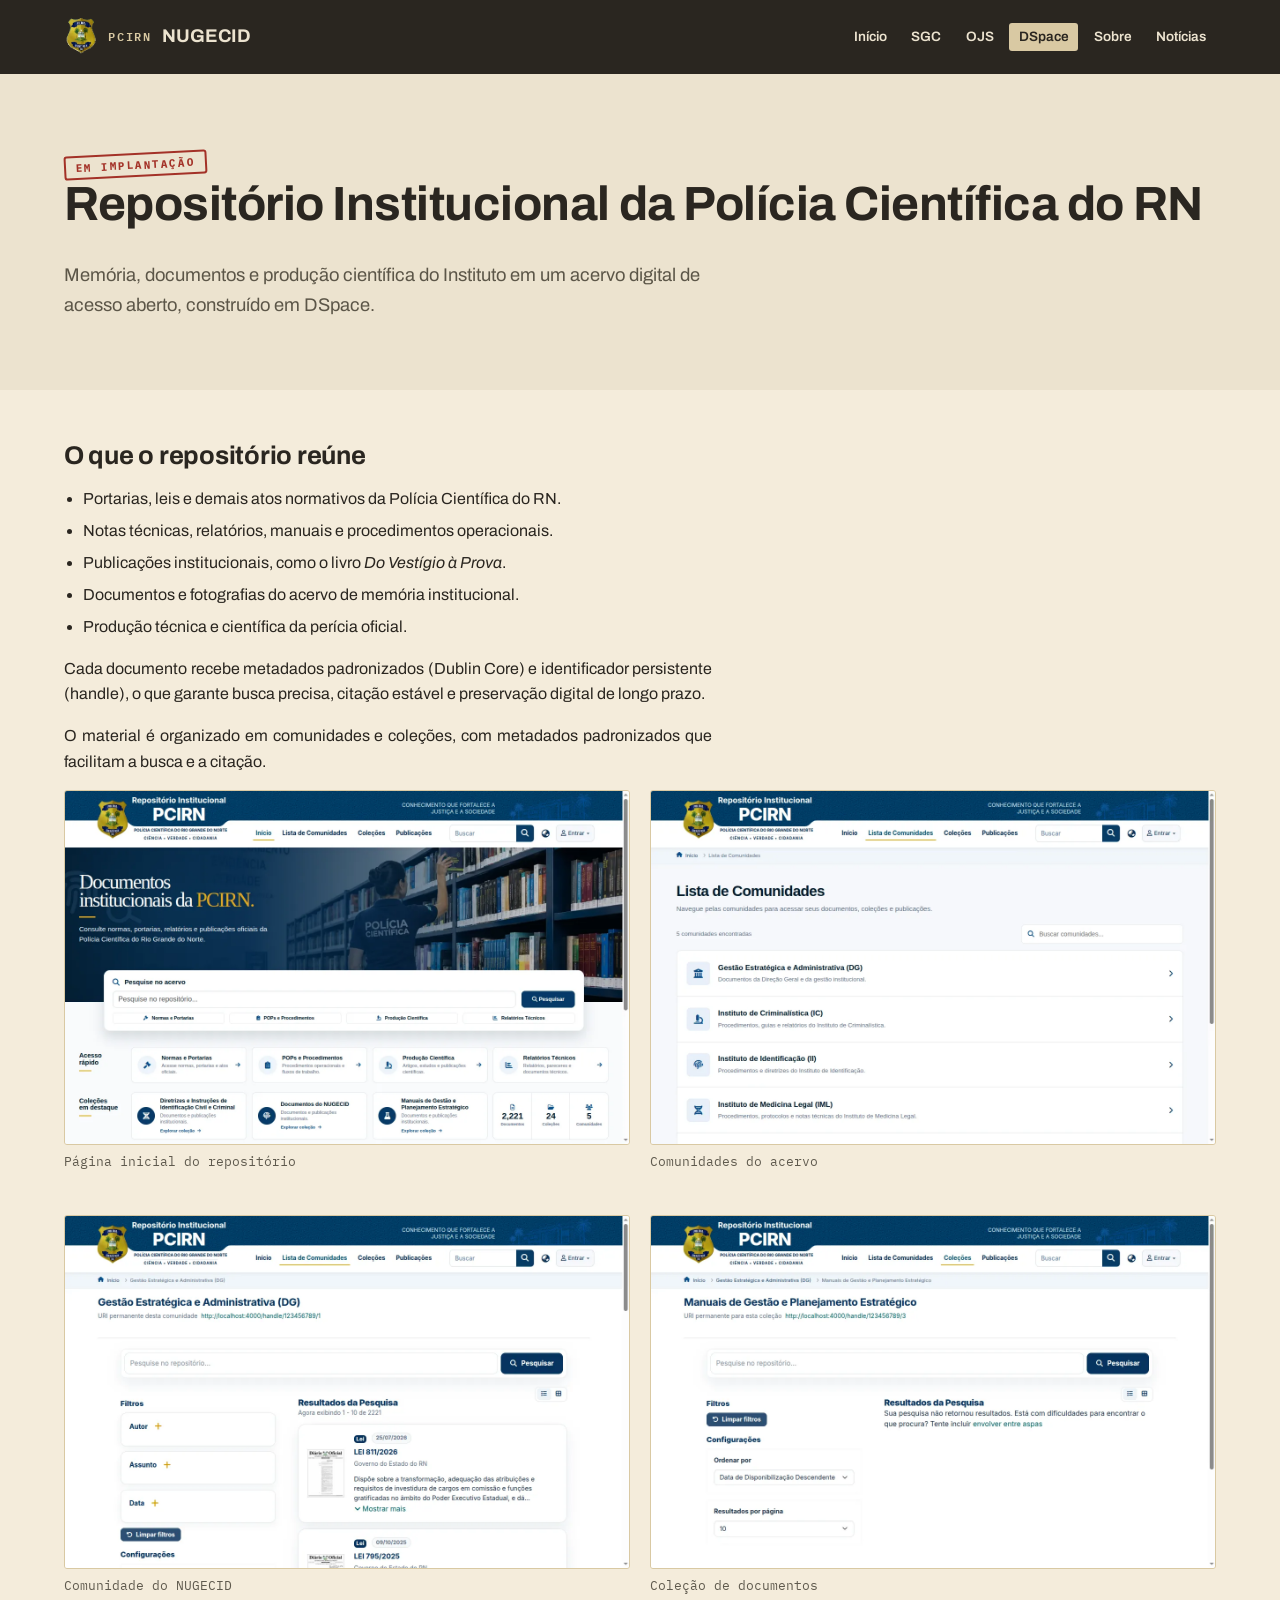
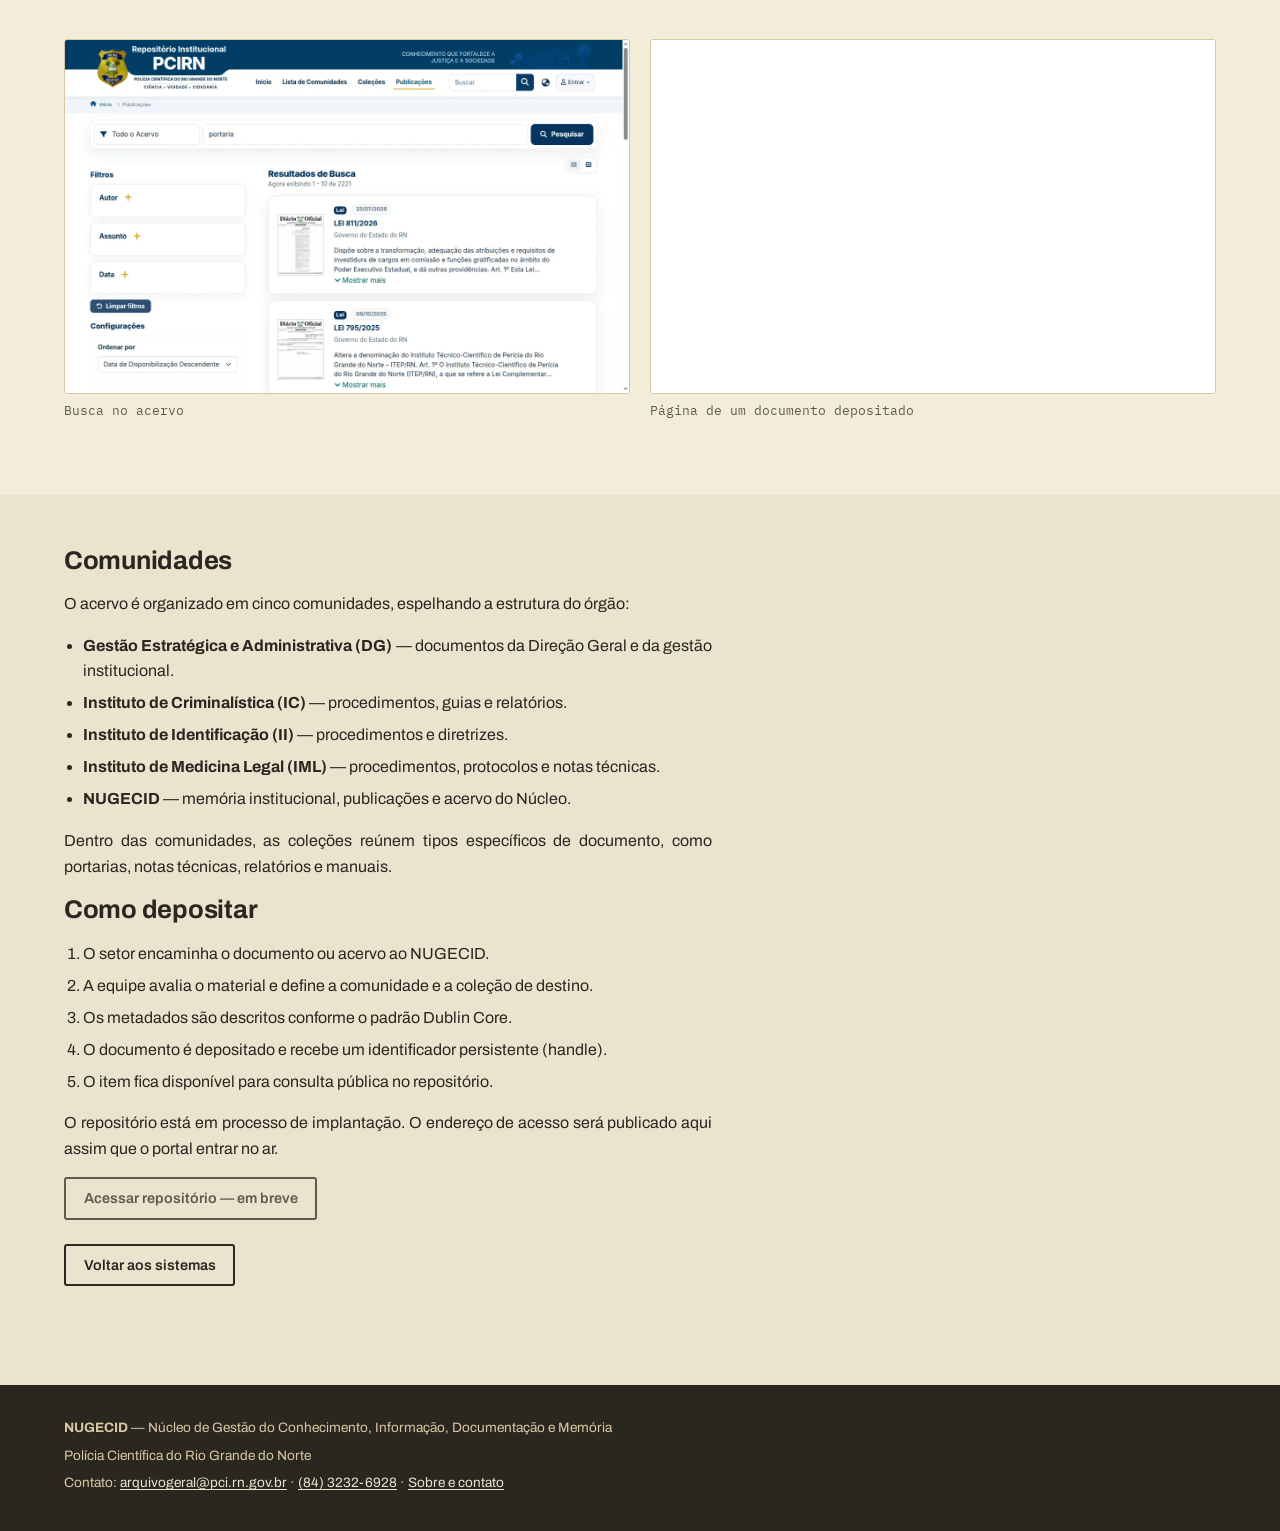
==== commit e1c17639: "feat: adiciona o brasao oficial da PCIRN no cabecalho de todas as paginas" ====
--- a/dspace.html
+++ b/dspace.html
@@ -22,6 +22,7 @@
 <header class="site-header">
   <div class="wrap">
     <a class="brand" href="index.html">
+      <img class="brand-logo" src="assets/img/brasao-pcirn.webp" width="83" height="110" loading="lazy" alt="Brasão da Polícia Científica do RN">
       <span class="brand-mark">PCIRN</span>
       <span class="brand-name">NUGECID</span>
     </a>
--- a/assets/css/site.css
+++ b/assets/css/site.css
@@ -66,7 +66,8 @@
   align-items: center; justify-content: space-between;
   padding-block: 0.9rem;
 }
-.brand { display: flex; align-items: baseline; gap: 0.6rem; color: var(--paper); text-decoration: none; }
+.brand { display: flex; align-items: center; gap: 0.65rem; color: var(--paper); text-decoration: none; }
+.brand-logo { width: 34px; height: auto; flex-shrink: 0; display: block; }
 .brand-mark {
   font: 600 0.72rem/1 "IBM Plex Mono", monospace;
   letter-spacing: 0.14em; text-transform: uppercase; color: var(--kraft);
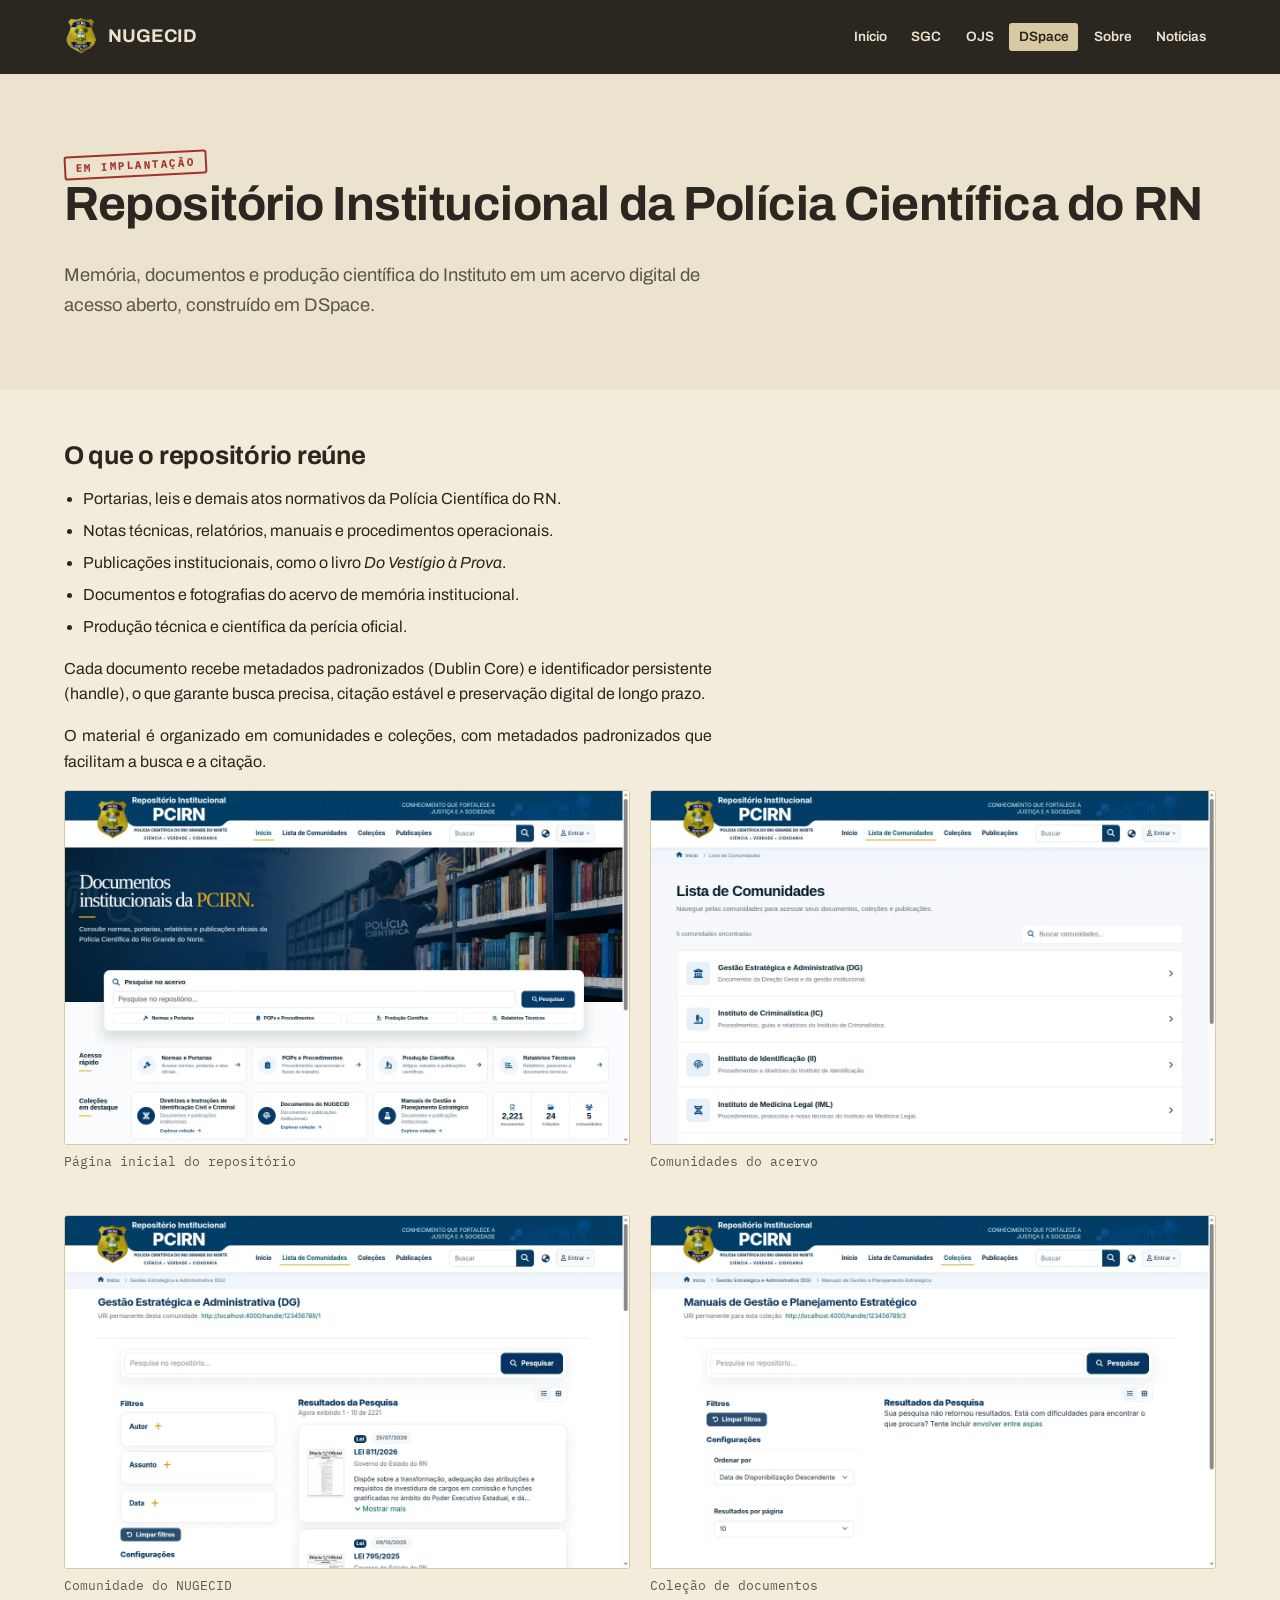
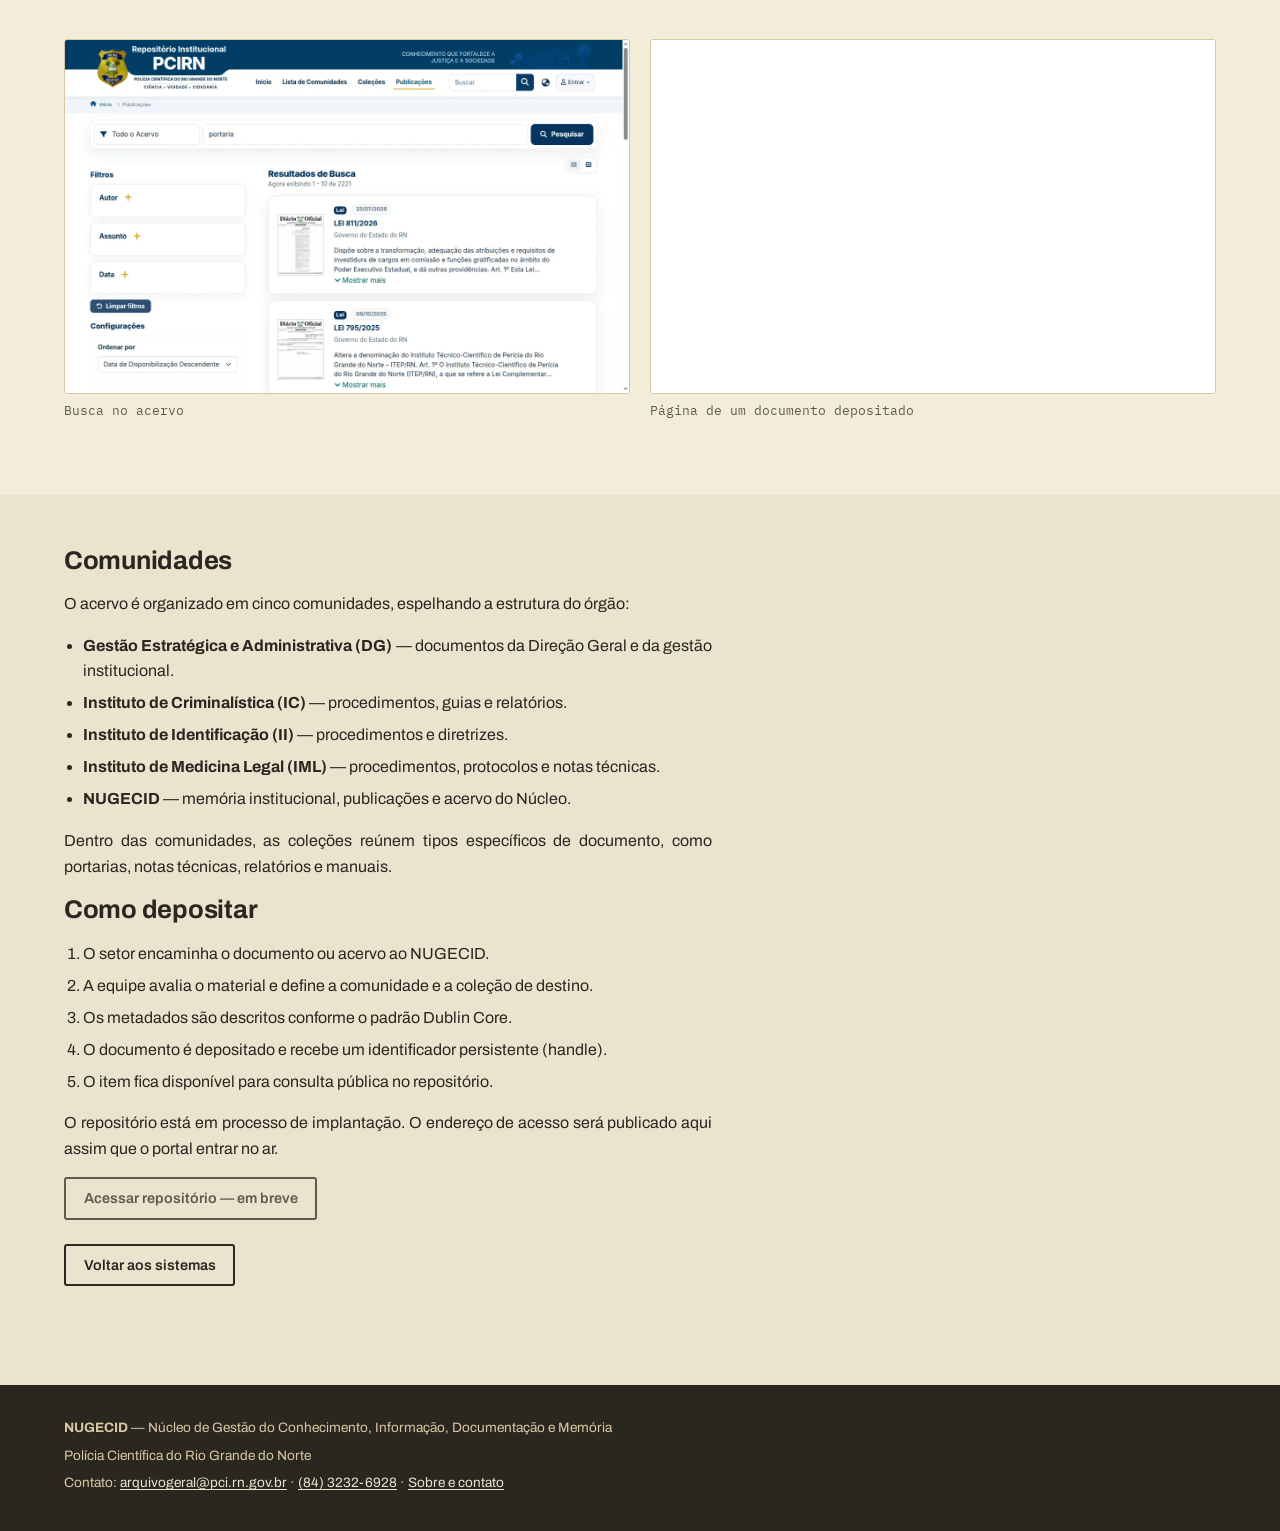
==== commit 88e98dee: "refactor: remove nome PCIRN do cabecalho, mantendo apenas o brasao e NUGECID" ====
--- a/dspace.html
+++ b/dspace.html
@@ -23,7 +23,6 @@
   <div class="wrap">
     <a class="brand" href="index.html">
       <img class="brand-logo" src="assets/img/brasao-pcirn.webp" width="83" height="110" loading="lazy" alt="Brasão da Polícia Científica do RN">
-      <span class="brand-mark">PCIRN</span>
       <span class="brand-name">NUGECID</span>
     </a>
     <nav class="site-nav" aria-label="Principal">
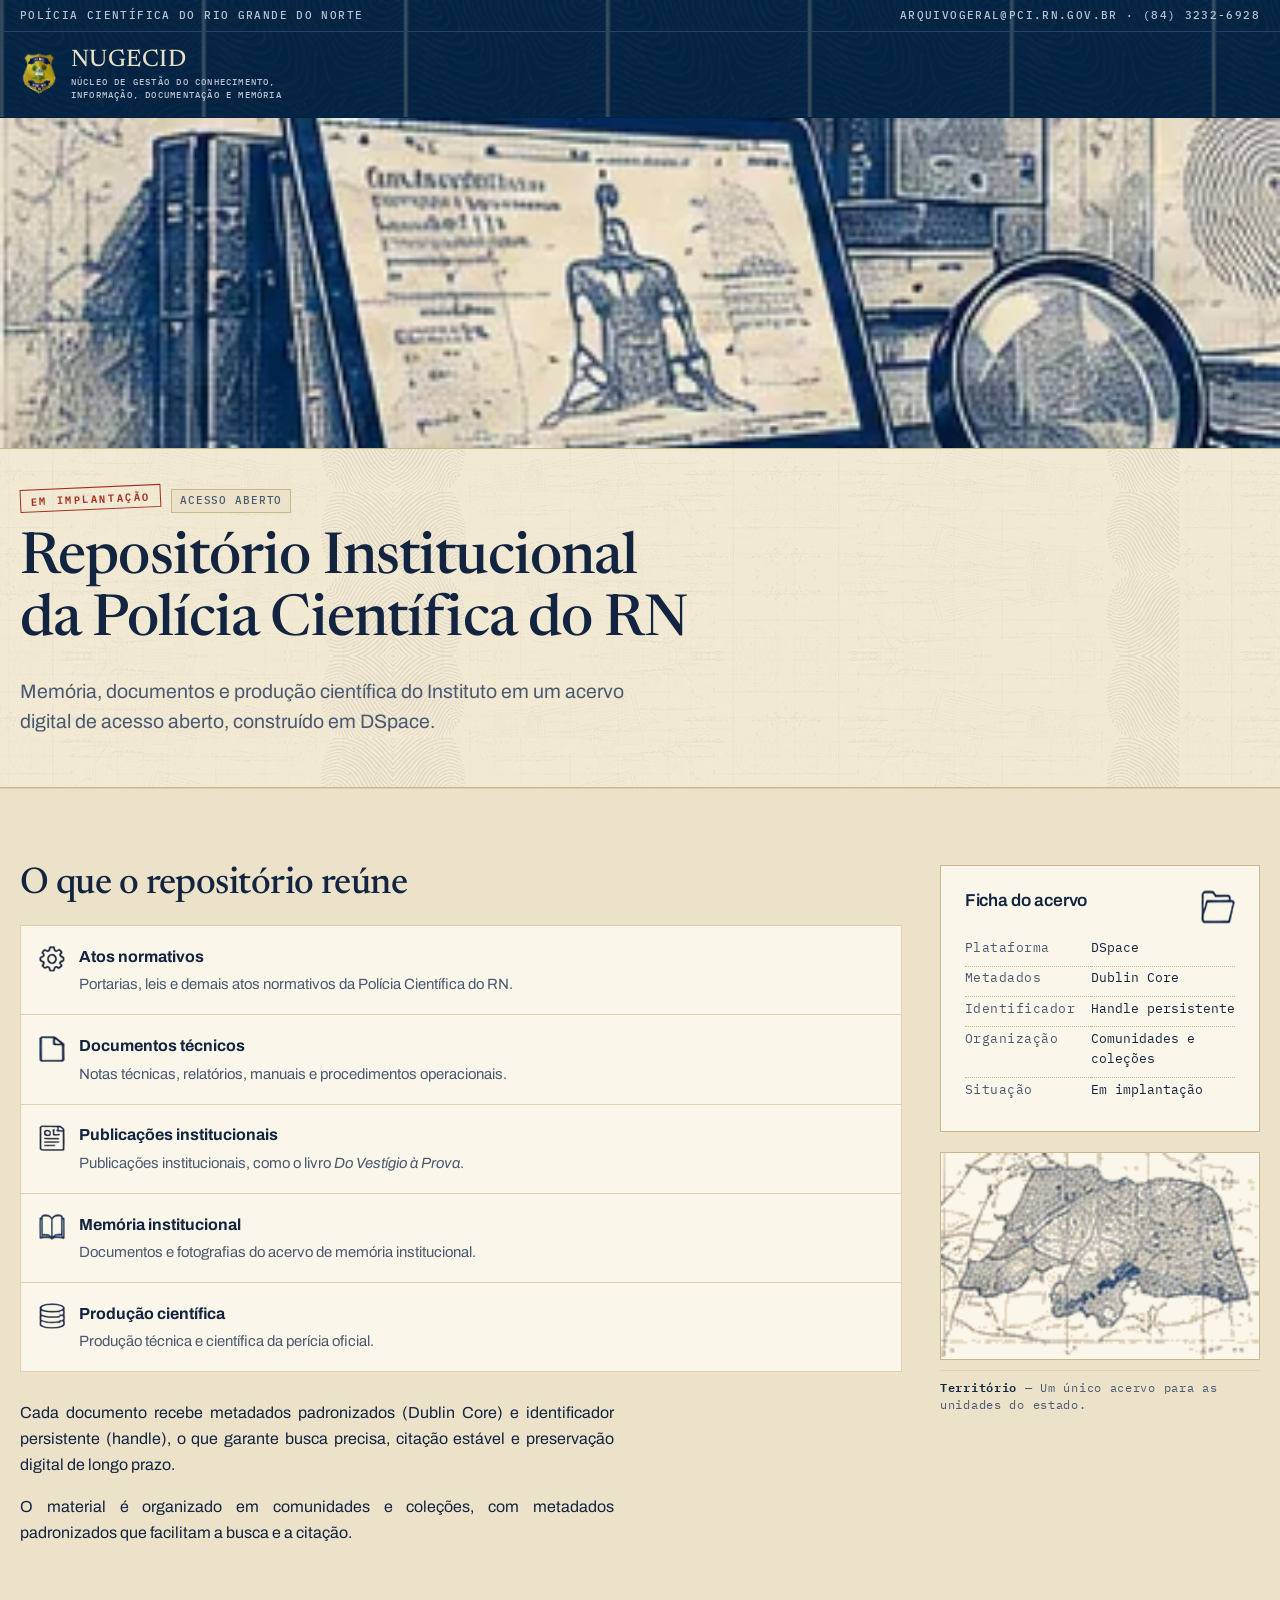
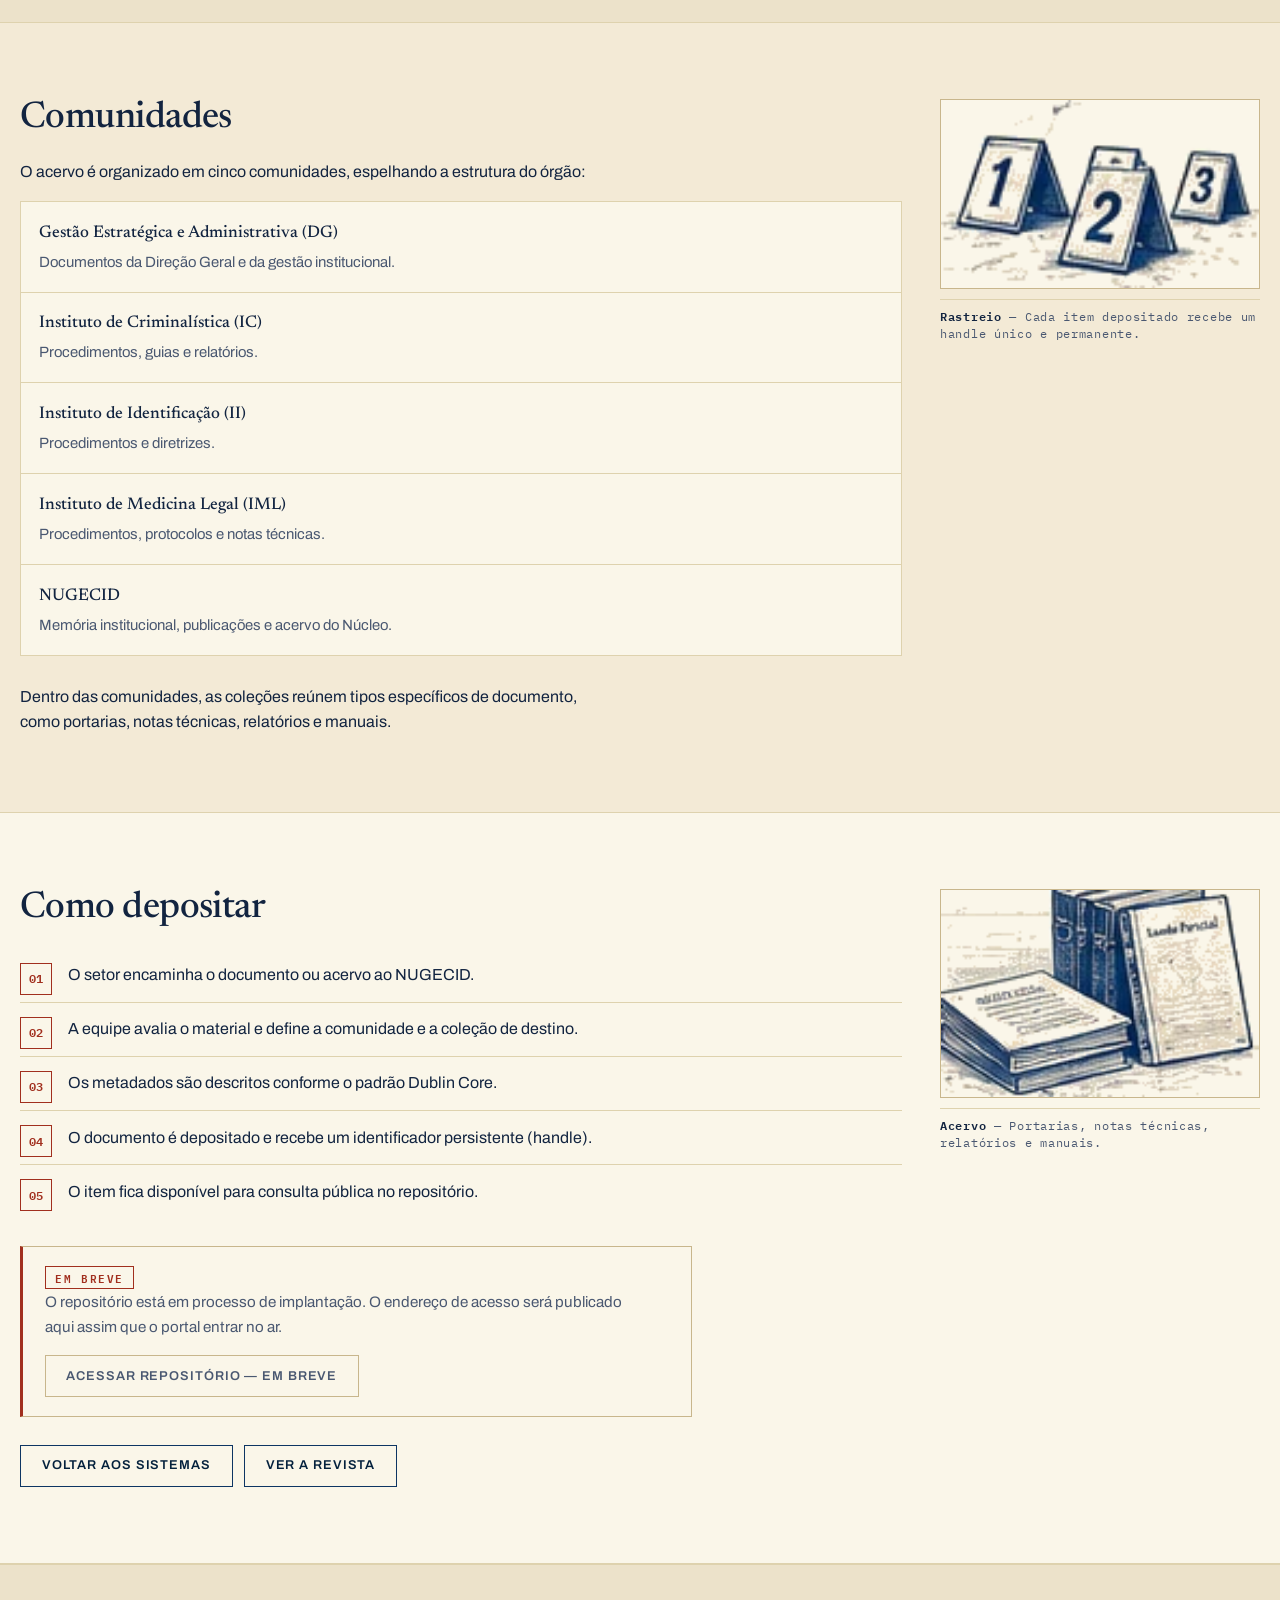
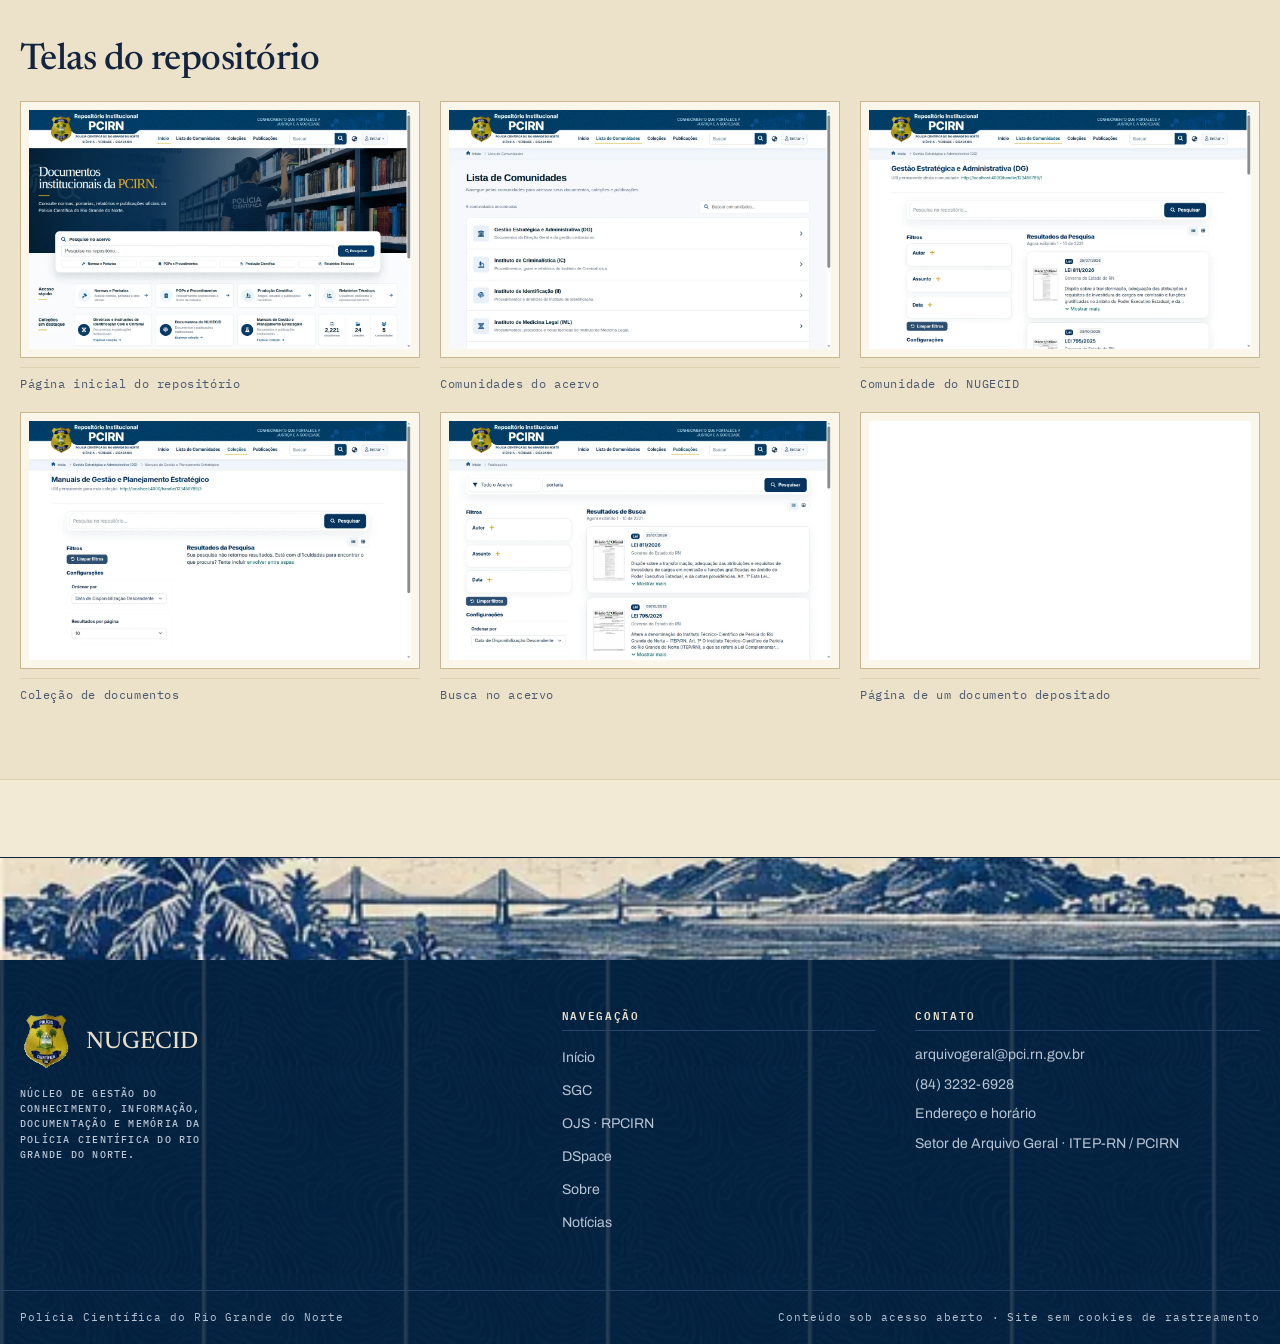
==== commit b75226e3: "feat(design): identidade editorial marfim e azul-marinho com gravuras do mockup Refatora a UI de tod" ====
--- a/dspace.html
+++ b/dspace.html
@@ -13,34 +13,55 @@
 <link rel="canonical" href="https://kevintestegit.github.io/nugecid-site/dspace.html">
 <link rel="preconnect" href="https://fonts.googleapis.com">
 <link rel="preconnect" href="https://fonts.gstatic.com" crossorigin>
-<link href="https://fonts.googleapis.com/css2?family=Archivo:wght@400;600;700&family=IBM+Plex+Mono:wght@400;600&display=swap" rel="stylesheet">
+<link href="https://fonts.googleapis.com/css2?family=Archivo:wght@400;500;600;700&family=IBM+Plex+Mono:wght@400;500;600&family=Newsreader:ital,wght@0,400;0,500;0,600;1,400&display=swap" rel="stylesheet">
 <link rel="stylesheet" href="assets/css/site.css">
 </head>
 <body>
 <a class="skip-link" href="#conteudo">Pular para o conteúdo</a>
 
 <header class="site-header">
-  <div class="wrap">
+  <div class="barra-institucional">
+    <div class="wrap">
+      <p>Polícia Científica do Rio Grande do Norte</p>
+      <p><a href="mailto:arquivogeral@pci.rn.gov.br">arquivogeral@pci.rn.gov.br</a> · <a href="tel:+558432326928">(84) 3232-6928</a></p>
+    </div>
+  </div>
+  <div class="wrap site-header__inner">
     <a class="brand" href="index.html">
       <img class="brand-logo" src="assets/img/brasao-pcirn.webp" width="83" height="110" loading="lazy" alt="Brasão da Polícia Científica do RN">
-      <span class="brand-name">NUGECID</span>
+      <span class="brand-text">
+        <span class="brand-name">NUGECID</span>
+        <span class="brand-sub">Núcleo de Gestão do Conhecimento, Informação, Documentação e Memória</span>
+      </span>
     </a>
-    <nav class="site-nav" aria-label="Principal">
-      <a href="index.html">Início</a>
-      <a href="sgc.html">SGC</a>
-      <a href="ojs.html">OJS</a>
-      <a href="dspace.html" aria-current="page">DSpace</a>
-      <a href="sobre.html">Sobre</a>
-      <a href="noticias.html">Notícias</a>
-    </nav>
+    <details class="menu">
+      <summary class="menu__toggle"><span class="menu__bars" aria-hidden="true"></span><span>Menu</span></summary>
+      <nav class="menu__lista" aria-label="Principal">
+        <ul>
+          <li><a href="index.html"><span class="menu__num">01</span>Início</a></li>
+          <li><a href="sgc.html"><span class="menu__num">02</span>SGC</a></li>
+          <li><a href="ojs.html"><span class="menu__num">03</span>OJS · RPCIRN</a></li>
+          <li><a href="dspace.html" aria-current="page"><span class="menu__num">04</span>DSpace</a></li>
+          <li><a href="sobre.html"><span class="menu__num">05</span>Sobre</a></li>
+          <li><a href="noticias.html"><span class="menu__num">06</span>Notícias</a></li>
+        </ul>
+      </nav>
+    </details>
   </div>
 </header>
 
 <main id="conteudo">
 
-  <section class="hero">
-    <div class="wrap">
-      <span class="stamp">Em implantação</span>
+  <section class="pagehead">
+    <div class="pagehead__banner">
+      <img src="assets/img/banner-dspace.webp" width="344" height="178" loading="lazy"
+        alt="Gravura de um notebook com página de documento, lupa, impressão digital e estantes de acervo, sobre a planta do Rio Grande do Norte">
+    </div>
+    <div class="wrap pagehead__body">
+      <div class="pagehead__meta">
+        <span class="stamp">Em implantação</span>
+        <span class="tag">Acesso aberto</span>
+      </div>
       <h1>Repositório Institucional da Polícia Científica do RN</h1>
       <p class="lead">Memória, documentos e produção científica do Instituto em um acervo
       digital de acesso aberto, construído em DSpace.</p>
@@ -48,21 +69,145 @@
   </section>
 
   <section class="section section--alt">
-    <div class="wrap prose">
-      <h2>O que o repositório reúne</h2>
-      <ul>
-        <li>Portarias, leis e demais atos normativos da Polícia Científica do RN.</li>
-        <li>Notas técnicas, relatórios, manuais e procedimentos operacionais.</li>
-        <li>Publicações institucionais, como o livro <em>Do Vestígio à Prova</em>.</li>
-        <li>Documentos e fotografias do acervo de memória institucional.</li>
-        <li>Produção técnica e científica da perícia oficial.</li>
-      </ul>
-      <p>Cada documento recebe metadados padronizados (Dublin Core) e identificador persistente
-      (handle), o que garante busca precisa, citação estável e preservação digital de longo
-      prazo.</p>
-      <p>O material é organizado em comunidades e coleções, com metadados padronizados que
-      facilitam a busca e a citação.</p>
-      <div class="grid-2">
+    <div class="wrap split split--sticky">
+      <div>
+        <h2>O que o repositório reúne</h2>
+        <ul class="keylist">
+          <li>
+            <img src="assets/img/icones/normas-portarias.webp" width="51" height="50" loading="lazy" alt="">
+            <div>
+              <b>Atos normativos</b>
+              <p>Portarias, leis e demais atos normativos da Polícia Científica do RN.</p>
+            </div>
+          </li>
+          <li>
+            <img src="assets/img/icones/politicas.webp" width="38" height="48" loading="lazy" alt="">
+            <div>
+              <b>Documentos técnicos</b>
+              <p>Notas técnicas, relatórios, manuais e procedimentos operacionais.</p>
+            </div>
+          </li>
+          <li>
+            <img src="assets/img/icones/periodico-cientifico.webp" width="49" height="56" loading="lazy" alt="">
+            <div>
+              <b>Publicações institucionais</b>
+              <p>Publicações institucionais, como o livro <em>Do Vestígio à Prova</em>.</p>
+            </div>
+          </li>
+          <li>
+            <img src="assets/img/icones/memoria-institucional.webp" width="59" height="46" loading="lazy" alt="">
+            <div>
+              <b>Memória institucional</b>
+              <p>Documentos e fotografias do acervo de memória institucional.</p>
+            </div>
+          </li>
+          <li>
+            <img src="assets/img/icones/repositorio-digital.webp" width="48" height="56" loading="lazy" alt="">
+            <div>
+              <b>Produção científica</b>
+              <p>Produção técnica e científica da perícia oficial.</p>
+            </div>
+          </li>
+        </ul>
+        <div class="prose mt-l">
+          <p>Cada documento recebe metadados padronizados (Dublin Core) e identificador persistente
+          (handle), o que garante busca precisa, citação estável e preservação digital de longo
+          prazo.</p>
+          <p>O material é organizado em comunidades e coleções, com metadados padronizados que
+          facilitam a busca e a citação.</p>
+        </div>
+      </div>
+      <aside class="split__aside">
+        <article class="ficha">
+          <div class="ficha__topo">
+            <h3>Ficha do acervo</h3>
+            <img class="ficha__icone" src="assets/img/icones/colecoes.webp" width="58" height="46" loading="lazy" alt="">
+          </div>
+          <dl>
+            <dt>Plataforma</dt><dd>DSpace</dd>
+            <dt>Metadados</dt><dd>Dublin Core</dd>
+            <dt>Identificador</dt><dd>Handle persistente</dd>
+            <dt>Organização</dt><dd>Comunidades e coleções</dd>
+            <dt>Situação</dt><dd>Em implantação</dd>
+          </dl>
+        </article>
+        <figure class="plate">
+          <img src="assets/img/ilustracao-mapa.webp" width="145" height="94" loading="lazy"
+            alt="Gravura da planta do estado do Rio Grande do Norte">
+          <figcaption><b>Território</b> — Um único acervo para as unidades do estado.</figcaption>
+        </figure>
+      </aside>
+    </div>
+  </section>
+
+  <section class="section">
+    <div class="wrap split">
+      <div>
+        <h2>Comunidades</h2>
+        <p>O acervo é organizado em cinco comunidades, espelhando a estrutura do órgão:</p>
+        <ul class="keylist keylist--simples">
+          <li><div><b>Gestão Estratégica e Administrativa (DG)</b>
+            <p>Documentos da Direção Geral e da gestão institucional.</p></div></li>
+          <li><div><b>Instituto de Criminalística (IC)</b>
+            <p>Procedimentos, guias e relatórios.</p></div></li>
+          <li><div><b>Instituto de Identificação (II)</b>
+            <p>Procedimentos e diretrizes.</p></div></li>
+          <li><div><b>Instituto de Medicina Legal (IML)</b>
+            <p>Procedimentos, protocolos e notas técnicas.</p></div></li>
+          <li><div><b>NUGECID</b>
+            <p>Memória institucional, publicações e acervo do Núcleo.</p></div></li>
+        </ul>
+        <p class="mt-l">Dentro das comunidades, as coleções reúnem tipos específicos de
+        documento, como portarias, notas técnicas, relatórios e manuais.</p>
+      </div>
+      <aside class="split__aside">
+        <figure class="plate">
+          <img src="assets/img/ilustracao-evidencias.webp" width="125" height="74" loading="lazy"
+            alt="Gravura de placas de prova numeradas 1, 2 e 3 sobre o solo">
+          <figcaption><b>Rastreio</b> — Cada item depositado recebe um handle único e permanente.</figcaption>
+        </figure>
+      </aside>
+    </div>
+  </section>
+
+  <section class="section section--paper">
+    <div class="wrap split">
+      <div>
+        <h2>Como depositar</h2>
+        <ol class="steps">
+          <li>O setor encaminha o documento ou acervo ao NUGECID.</li>
+          <li>A equipe avalia o material e define a comunidade e a coleção de destino.</li>
+          <li>Os metadados são descritos conforme o padrão Dublin Core.</li>
+          <li>O documento é depositado e recebe um identificador persistente (handle).</li>
+          <li>O item fica disponível para consulta pública no repositório.</li>
+        </ol>
+        <!-- SLOT DE URL: quando o repositorio estiver publicado, trocar o botao abaixo por
+             <a class="btn" href="https://URL-DO-REPOSITORIO">Acessar repositório</a> -->
+        <div class="notice">
+          <p><span class="stamp stamp--plain">Em breve</span></p>
+          <p>O repositório está em processo de implantação. O endereço de acesso será publicado
+          aqui assim que o portal entrar no ar.</p>
+          <p class="actions"><span class="btn" aria-disabled="true">Acessar repositório — em breve</span></p>
+        </div>
+        <div class="actions">
+          <a class="btn btn--ghost" href="index.html#sistemas">Voltar aos sistemas</a>
+          <a class="btn btn--ghost" href="ojs.html">Ver a revista</a>
+        </div>
+      </div>
+      <aside class="split__aside">
+        <figure class="plate">
+          <img src="assets/img/ilustracao-documentos.webp" width="147" height="96" loading="lazy"
+            alt="Gravura de uma pilha de livros e documentos empilhados">
+          <figcaption><b>Acervo</b> — Portarias, notas técnicas, relatórios e manuais.</figcaption>
+        </figure>
+      </aside>
+    </div>
+  </section>
+
+  <section class="section section--alt">
+    <div class="wrap">
+      <h2>Telas do repositório</h2>
+      <div class="grid-3">
         <figure class="print">
           <img src="assets/img/dspace-home.webp" width="1280" height="800" loading="lazy"
             alt="Página inicial do Repositório Institucional com busca e últimas publicações">
@@ -97,49 +242,46 @@
     </div>
   </section>
 
-  <section class="section">
-    <div class="wrap prose">
-      <h2>Comunidades</h2>
-      <p>O acervo é organizado em cinco comunidades, espelhando a estrutura do órgão:</p>
+</main>
+
+<footer class="site-footer">
+  <div class="footer__paisagem">
+    <img src="assets/img/footer-paisagem.webp" width="511" height="82" loading="lazy" alt=""
+      role="presentation">
+  </div>
+  <div class="wrap footer__grid">
+    <div>
+      <div class="footer__brand">
+        <img src="assets/img/brasao-pcirn.webp" width="83" height="110" loading="lazy" alt="Brasão da Polícia Científica do RN">
+        <span class="footer__brand-name">NUGECID</span>
+      </div>
+      <p class="footer__brand-sub">Núcleo de Gestão do Conhecimento, Informação, Documentação e
+      Memória da Polícia Científica do Rio Grande do Norte.</p>
+    </div>
+    <div class="footer__col">
+      <h4>Navegação</h4>
       <ul>
-        <li><strong>Gestão Estratégica e Administrativa (DG)</strong> — documentos da Direção
-        Geral e da gestão institucional.</li>
-        <li><strong>Instituto de Criminalística (IC)</strong> — procedimentos, guias e relatórios.</li>
-        <li><strong>Instituto de Identificação (II)</strong> — procedimentos e diretrizes.</li>
-        <li><strong>Instituto de Medicina Legal (IML)</strong> — procedimentos, protocolos e notas
-        técnicas.</li>
-        <li><strong>NUGECID</strong> — memória institucional, publicações e acervo do Núcleo.</li>
+        <li><a href="index.html">Início</a></li>
+        <li><a href="sgc.html">SGC</a></li>
+        <li><a href="ojs.html">OJS · RPCIRN</a></li>
+        <li><a href="dspace.html">DSpace</a></li>
+        <li><a href="sobre.html">Sobre</a></li>
+        <li><a href="noticias.html">Notícias</a></li>
       </ul>
-      <p>Dentro das comunidades, as coleções reúnem tipos específicos de documento, como
-      portarias, notas técnicas, relatórios e manuais.</p>
-      <h2>Como depositar</h2>
-      <ol>
-        <li>O setor encaminha o documento ou acervo ao NUGECID.</li>
-        <li>A equipe avalia o material e define a comunidade e a coleção de destino.</li>
-        <li>Os metadados são descritos conforme o padrão Dublin Core.</li>
-        <li>O documento é depositado e recebe um identificador persistente (handle).</li>
-        <li>O item fica disponível para consulta pública no repositório.</li>
-      </ol>
-      <!-- SLOT DE URL: quando o repositorio estiver publicado, trocar o botao abaixo por
-           <a class="btn" href="https://URL-DO-REPOSITORIO">Acessar repositório</a> -->
-      <p>O repositório está em processo de implantação. O endereço de acesso será publicado
-      aqui assim que o portal entrar no ar.</p>
-      <p><span class="btn" aria-disabled="true">Acessar repositório — em breve</span></p>
-      <div class="actions">
-        <a class="btn btn--ghost" href="index.html#sistemas">Voltar aos sistemas</a>
-      </div>
-    </div>
-  </section>
-
-</main>
-
-<footer class="site-footer">
-  <div class="wrap">
-    <p><strong>NUGECID</strong> — Núcleo de Gestão do Conhecimento, Informação, Documentação e Memória</p>
-    <p>Polícia Científica do Rio Grande do Norte</p>
-    <p>Contato: <a href="mailto:arquivogeral@pci.rn.gov.br">arquivogeral@pci.rn.gov.br</a> ·
-    <a href="tel:+558432326928">(84) 3232-6928</a> ·
-    <a href="sobre.html">Sobre e contato</a></p>
+    </div>
+    <div class="footer__col">
+      <h4>Contato</h4>
+      <p><a href="mailto:arquivogeral@pci.rn.gov.br">arquivogeral@pci.rn.gov.br</a></p>
+      <p><a href="tel:+558432326928">(84) 3232-6928</a></p>
+      <p><a href="sobre.html#contato">Endereço e horário</a></p>
+      <p>Setor de Arquivo Geral · ITEP-RN / PCIRN</p>
+    </div>
+  </div>
+  <div class="footer__base">
+    <div class="wrap">
+      <p>Polícia Científica do Rio Grande do Norte</p>
+      <p>Conteúdo sob acesso aberto · Site sem cookies de rastreamento</p>
+    </div>
   </div>
 </footer>
 
--- a/assets/css/site.css
+++ b/assets/css/site.css
@@ -1,208 +1,772 @@
-/* Site NUGECID — identidade "Dossie manila" */
+/* ==========================================================================
+   NUGECID — sistema visual
+   Identidade editorial: arquivo científico, perícia criminal, memória
+   documental da Polícia Científica do Rio Grande do Norte.
+
+   Ordem: tokens -> base -> tipografia -> layout -> componentes -> páginas.
+   ========================================================================== */
+
+/* ---------- 1. Tokens ---------------------------------------------------- */
+
 :root {
-  --paper: #ece3cf;
-  --paper-light: #f4ecdb;
-  --kraft: #d9c9a3;
-  --ink: #2a2620;
-  --ink-soft: #5c5648;
-  --archive: #5f5a4e;
-  --stamp: #a33127;
-  --ease-out: cubic-bezier(0.23, 1, 0.32, 1);
-  --radius: 3px;
-  --key-w: 6.5rem;
-  --wrap: 72rem;
-}
+  /* Papel e tinta. --paper e' exatamente a cor de fundo das gravuras. */
+  --paper: #f3ead6;
+  --paper-2: #faf6e9;
+  --paper-3: #ece2ca;
+  --rule: #c8b68c;
+  --rule-2: #ded2ae;
+
+  --ink: #122440;
+  --ink-2: #4a5871;
+
+  --navy: #04213d;
+  --navy-2: #0d3563;
+  --on-navy: #e8dfc6;
+  --on-navy-2: #b9c4d2;
+  --on-navy-rule: #2b436a;
+
+  --stamp: #a12f1e;
+  --stamp-2: #c25a3a;
+  --green: #1c6248;
+
+  /* Tipografia */
+  --serif: "Newsreader", "Iowan Old Style", Palatino, Georgia, serif;
+  --sans: "Archivo", system-ui, -apple-system, "Segoe UI", sans-serif;
+  --mono: "IBM Plex Mono", ui-monospace, "Courier New", monospace;
+
+  /* Medidas */
+  --wrap: 78rem;
+  --measure: 66ch;
+  --sp-section: clamp(2.75rem, 1.4rem + 4.2vw, 5.25rem);
+  --sp-block: clamp(1rem, 0.6rem + 1.2vw, 1.5rem);
+
+  --tap: 2px;                       /* hairline */
+  --ease: cubic-bezier(0.23, 1, 0.32, 1);
+}
+
+/* ---------- 2. Base ------------------------------------------------------ */
 
 *, *::before, *::after { box-sizing: border-box; }
 
-html { -webkit-text-size-adjust: 100%; }
+html {
+  -webkit-text-size-adjust: 100%;
+  scroll-behavior: smooth;
+}
 
 body {
   margin: 0;
   background: var(--paper);
   color: var(--ink);
-  font: 400 1rem/1.6 Archivo, system-ui, sans-serif;
+  font: 400 1rem/1.62 var(--sans);
+  -webkit-font-smoothing: antialiased;
+}
+
+/* Textura de papel: carta, mapa e impressao digital, bem discreta. */
+body::before {
+  content: "";
+  position: fixed;
+  inset: 0;
+  z-index: -1;
+  background: url("../img/textura-papel.webp") repeat;
+  background-size: 1179px 246px;
+  opacity: 0.14;
 }
 
 img { max-width: 100%; height: auto; display: block; }
 
 a {
-  color: var(--stamp);
+  color: var(--navy-2);
+  text-decoration: underline;
   text-decoration-thickness: 1px;
-  text-underline-offset: 2px;
-  transition: color 160ms var(--ease-out);
-}
-
-h1, h2, h3 { line-height: 1.15; letter-spacing: -0.01em; margin: 0 0 0.6em; }
-h1 { font-size: clamp(2rem, 5vw, 3rem); font-weight: 700; }
-h2 { font-size: 1.6rem; font-weight: 700; }
-h3 { font-size: 1.2rem; font-weight: 600; }
-
-p { margin: 0 0 1em; max-width: 72ch; }
-
-a:focus-visible, button:focus-visible {
+  text-underline-offset: 0.22em;
+  transition: color 160ms var(--ease);
+}
+
+h1, h2, h3, h4 { margin: 0 0 0.55em; text-wrap: balance; }
+h1, h2 { font-family: var(--serif); font-weight: 500; line-height: 1.08; letter-spacing: -0.015em; }
+h1 { font-size: clamp(2.15rem, 1.2rem + 3.7vw, 3.6rem); }
+h2 { font-size: clamp(1.6rem, 1.15rem + 1.7vw, 2.3rem); }
+h3 { font: 600 1.08rem/1.3 var(--sans); letter-spacing: -0.005em; }
+h4 { font: 600 0.72rem/1.3 var(--mono); letter-spacing: 0.16em; text-transform: uppercase; color: var(--ink-2); }
+
+p { margin: 0 0 1em; max-width: var(--measure); text-wrap: pretty; }
+p:last-child { margin-bottom: 0; }
+
+ul, ol { padding-left: 1.25rem; }
+li { margin-bottom: 0.4rem; }
+
+strong { font-weight: 600; }
+em { font-style: italic; }
+
+:focus-visible {
   outline: 2px solid var(--stamp);
   outline-offset: 2px;
 }
-.site-header a:focus-visible, .site-footer a:focus-visible { outline-color: var(--kraft); }
-
-.wrap { width: min(100% - 2.5rem, var(--wrap)); margin-inline: auto; }
-
-.skip-link { position: absolute; left: -999px; }
-.skip-link:focus {
-  left: 1rem; top: 1rem; z-index: 10;
-  background: var(--ink); color: var(--paper); padding: 0.5rem 0.75rem;
-}
-.visually-hidden {
-  position: absolute; width: 1px; height: 1px;
-  margin: -1px; padding: 0; overflow: hidden;
-  clip: rect(0 0 0 0); white-space: nowrap; border: 0;
-}
-
-/* Cabecalho */
-.site-header { background: var(--ink); color: var(--paper); }
-.site-header .wrap {
-  display: flex; flex-wrap: wrap; gap: 0.75rem 1.5rem;
-  align-items: center; justify-content: space-between;
-  padding-block: 0.9rem;
-}
-.brand { display: flex; align-items: center; gap: 0.65rem; color: var(--paper); text-decoration: none; }
-.brand-logo { width: 34px; height: auto; flex-shrink: 0; display: block; }
-.brand-mark {
-  font: 600 0.72rem/1 "IBM Plex Mono", monospace;
-  letter-spacing: 0.14em; text-transform: uppercase; color: var(--kraft);
-}
-.brand-name { font-weight: 700; font-size: 1.15rem; }
-.site-nav { display: flex; flex-wrap: wrap; gap: 0.25rem 0.35rem; }
-.site-nav a {
-  color: var(--paper); text-decoration: none;
-  font: 600 0.85rem/1 Archivo, sans-serif;
-  padding: 0.45rem 0.6rem; border-radius: var(--radius);
-  transition: background-color 160ms var(--ease-out), color 160ms var(--ease-out);
-}
-.site-nav a[aria-current] { background: var(--kraft); color: var(--ink); }
+/* Sobre o azul-marinho o carimbo nao tem contraste suficiente: usa a tinta clara. */
+.site-header :focus-visible,
+.site-footer :focus-visible { outline-color: var(--on-navy); }
+
+::selection { background: var(--paper-3); color: var(--ink); }
 
 @media (hover: hover) and (pointer: fine) {
-  a:hover { color: var(--ink); }
-  .brand:hover { color: var(--kraft); }
-  .site-nav a:hover { background: var(--kraft); color: var(--ink); }
-  .btn:hover { background: var(--stamp); border-color: var(--stamp); color: #fff; }
-  .btn--ghost:hover { background: var(--ink); border-color: var(--ink); color: var(--paper); }
-  .news-list a:hover { color: var(--stamp); text-decoration: underline; }
-  .site-footer a:hover { color: var(--kraft); }
-}
-
-/* Hero */
-.hero { padding: clamp(2.5rem, 6vw, 5rem) 0 clamp(2rem, 4vw, 3.5rem); }
-.kicker {
-  display: block; margin-bottom: 0.9rem;
-  font: 600 0.75rem/1 "IBM Plex Mono", monospace;
-  letter-spacing: 0.18em; text-transform: uppercase; color: var(--stamp);
-}
-.lead { font-size: 1.15rem; color: var(--ink-soft); max-width: 60ch; }
-
-/* Botoes */
-.actions { display: flex; flex-wrap: wrap; gap: 0.75rem; margin-top: 1.5rem; }
-.btn {
-  display: inline-block;
-  font: 600 0.9rem/1 Archivo, sans-serif;
-  padding: 0.75rem 1.1rem;
-  border: 2px solid var(--ink); border-radius: var(--radius);
-  background: var(--ink); color: var(--paper); text-decoration: none;
-  transition: transform 160ms var(--ease-out), background-color 160ms var(--ease-out),
-    border-color 160ms var(--ease-out), color 160ms var(--ease-out);
-}
-.btn:active { transform: scale(0.97); }
-.btn--ghost { background: transparent; color: var(--ink); }
-.btn[aria-disabled="true"] {
-  background: transparent; color: var(--archive); border-color: var(--archive);
-  cursor: not-allowed;
-}
-
-/* Secoes */
-.section { padding-block: clamp(2rem, 4vw, 3.5rem); }
-.section--alt { background: var(--paper-light); }
-.section h2 { margin-bottom: 1rem; }
-
-.grid-2, .grid-3 { display: grid; gap: 1.25rem; grid-template-columns: 1fr; }
-@media (min-width: 640px) { .grid-2, .grid-3 { grid-template-columns: repeat(2, 1fr); } }
-@media (min-width: 960px) { .grid-3 { grid-template-columns: repeat(3, 1fr); } }
-
-/* Ficha catalografica */
-.ficha {
-  display: flex; flex-direction: column; gap: 0.75rem;
-  background: var(--paper-light); border: 1px solid var(--kraft);
-  border-radius: var(--radius); padding: 1.25rem;
-}
-.ficha h3 { margin: 0; }
-.ficha dl { margin: 0; font: 400 0.82rem/1.7 "IBM Plex Mono", monospace; }
-.ficha dt { float: left; clear: left; width: var(--key-w); color: var(--archive); }
-.ficha dd {
-  margin: 0 0 0.35rem; padding-left: var(--key-w); padding-bottom: 0.35rem;
-  border-bottom: 1px dotted var(--kraft);
-}
-.ficha dd:last-of-type { border-bottom: 0; }
-.ficha .stamp { align-self: flex-start; }
-.ficha .ficha-link { margin-top: auto; font-weight: 600; }
-
-/* Prints dos sistemas */
-.print { margin: 0 0 1.5rem; }
-.print img { border: 1px solid var(--kraft); border-radius: var(--radius); }
-.print figcaption {
-  margin-top: 0.5rem;
-  font: 400 0.8rem/1.4 "IBM Plex Mono", monospace;
-  color: var(--archive);
-}
-
-/* Livro em destaque */
-.livro { display: grid; gap: 1.5rem; }
-.livro-capa { margin-bottom: 0; }
-@media (min-width: 760px) {
-  .livro { grid-template-columns: 260px 1fr; align-items: start; }
-}
-
-/* Carimbo */
-.stamp {
-  display: inline-block;
-  border: 2px solid currentColor; border-radius: var(--radius);
-  padding: 0.3rem 0.6rem;
-  font: 700 0.68rem/1 "IBM Plex Mono", monospace;
-  letter-spacing: 0.14em; text-transform: uppercase;
-  transform: rotate(-3deg); color: var(--stamp);
-}
-
-/* Prosa */
-.prose ul, .prose ol { padding-left: 1.2rem; max-width: 72ch; }
-.prose li { margin-bottom: 0.4rem; }
-.prose p, .prose li { text-align: justify; -webkit-hyphens: auto; hyphens: auto; }
-
-/* Tabela de stack */
-.table-wrap { overflow-x: auto; }
-table { border-collapse: collapse; width: 100%; font-size: 0.9rem; }
-th, td { text-align: left; padding: 0.55rem 0.7rem; border-bottom: 1px solid var(--kraft); }
-th {
-  font: 600 0.75rem/1.4 "IBM Plex Mono", monospace;
-  letter-spacing: 0.08em; text-transform: uppercase; color: var(--archive);
-}
-
-/* Noticias */
-.news-list { list-style: none; margin: 0; padding: 0; max-width: 72ch; }
-.news-list li { border-bottom: 1px dotted var(--kraft); padding: 1rem 0; }
-.news-list time {
-  display: block; margin-bottom: 0.25rem;
-  font: 400 0.78rem/1.4 "IBM Plex Mono", monospace; color: var(--archive);
-}
-.news-list a { font-weight: 600; color: var(--ink); text-decoration: none; }
-
-/* Rodape */
-.site-footer { background: var(--ink); color: var(--kraft); margin-top: 3rem; }
-.site-footer .wrap { padding-block: 2rem; }
-.site-footer p { font-size: 0.85rem; margin: 0 0 0.35rem; max-width: 72ch; }
-.site-footer a { color: var(--paper); }
+  a:hover { color: var(--stamp); }
+  .btn:hover { background: var(--stamp); border-color: var(--stamp); color: var(--paper-2); }
+  .btn--ghost:hover { background: var(--navy); border-color: var(--navy); color: var(--paper-2); }
+  .site-footer a:hover { color: var(--on-navy); }
+  .news-list a:hover { color: var(--stamp); }
+  .ficha-link:hover::after { transform: translateX(3px); }
+  .plate:hover img { border-color: var(--stamp-2); }
+}
 
 @media (prefers-reduced-motion: reduce) {
+  html { scroll-behavior: auto; }
   *, *::before, *::after {
     transition-duration: 0.01ms !important;
     animation-duration: 0.01ms !important;
   }
 }
+
+/* ---------- 3. Utilidades ------------------------------------------------ */
+
+.wrap { width: min(100% - 2.5rem, var(--wrap)); margin-inline: auto; }
+.section { padding-block: var(--sp-section); }
+.section--alt { background: var(--paper-3); border-block: 1px solid var(--rule-2); }
+.section--paper { background: var(--paper-2); border-block: 1px solid var(--rule-2); }
+
+.skip-link {
+  position: absolute;
+  left: -999px;
+  background: var(--navy);
+  color: var(--on-navy);
+  padding: 0.6rem 0.9rem;
+  text-decoration: none;
+}
+.skip-link:focus { left: 1rem; top: 1rem; z-index: 30; }
+
+.visually-hidden {
+  position: absolute;
+  width: 1px; height: 1px;
+  margin: -1px; padding: 0; overflow: hidden;
+  clip: rect(0 0 0 0);
+  white-space: nowrap;
+  border: 0;
+}
+
+.kicker {
+  display: block;
+  margin-bottom: 0.9rem;
+  font: 600 0.7rem/1.5 var(--mono);
+  letter-spacing: 0.2em;
+  text-transform: uppercase;
+  color: var(--stamp);
+}
+
+.lead {
+  font-size: clamp(1.05rem, 0.98rem + 0.35vw, 1.22rem);
+  line-height: 1.55;
+  color: var(--ink-2);
+  max-width: 58ch;
+}
+
+.kicker--flush { margin-bottom: 0; }
+.rule-top { border-top: 1px solid var(--rule); padding-top: 1.25rem; }
+/* Limite de largura para blocos emoldurados com pouco texto. */
+.limit-m { max-width: 52rem; }
+.mt-l { margin-top: 1.75rem; }
+
+/* Carimbo / etiqueta de status */
+.stamp {
+  display: inline-block;
+  padding: 0.32rem 0.6rem;
+  border: 1.5px solid currentColor;
+  color: var(--stamp);
+  font: 600 0.66rem/1 var(--mono);
+  letter-spacing: 0.15em;
+  text-transform: uppercase;
+  transform: rotate(-2.5deg);
+  transform-origin: left center;
+}
+.stamp--green { color: var(--green); }
+.stamp--plain { transform: none; }
+
+.tag {
+  display: inline-block;
+  padding: 0.22rem 0.5rem;
+  border: 1px solid var(--rule);
+  background: var(--paper-3);
+  color: var(--ink-2);
+  font: 500 0.68rem/1.4 var(--mono);
+  letter-spacing: 0.08em;
+  text-transform: uppercase;
+}
+
+.actions { display: flex; flex-wrap: wrap; gap: 0.7rem; margin-top: 1.6rem; }
+
+/* ---------- 4. Botoes ---------------------------------------------------- */
+
+.btn {
+  display: inline-flex;
+  align-items: center;
+  gap: 0.55rem;
+  padding: 0.85rem 1.3rem;
+  border: 1px solid var(--navy);
+  background: var(--navy);
+  color: var(--paper-2);
+  font: 600 0.8rem/1 var(--sans);
+  letter-spacing: 0.07em;
+  text-transform: uppercase;
+  text-decoration: none;
+  transition: background-color 160ms var(--ease), border-color 160ms var(--ease),
+    color 160ms var(--ease);
+}
+.btn--ghost { background: transparent; color: var(--navy); border-color: var(--navy-2); }
+.btn[aria-disabled="true"],
+.btn--off {
+  background: transparent;
+  color: var(--ink-2);
+  border-color: var(--rule);
+  cursor: not-allowed;
+  pointer-events: none;
+}
+.btn--sm { padding: 0.6rem 0.95rem; font-size: 0.72rem; }
+
+/* ---------- 5. Cabecalho ------------------------------------------------- */
+
+.site-header {
+  position: relative;
+  background: var(--navy);
+  color: var(--on-navy);
+  border-bottom: 1px solid var(--navy);
+}
+/* Malha de contours do padrao azul, muito discreta. */
+.site-header::before {
+  content: "";
+  position: absolute;
+  inset: 0;
+  background: url("../img/pattern-azul.webp") repeat;
+  background-size: 202px 208px;
+  opacity: 0.22;
+  pointer-events: none;
+}
+
+.barra-institucional {
+  position: relative;
+  border-bottom: 1px solid var(--on-navy-rule);
+  font: 500 0.66rem/1.4 var(--mono);
+  letter-spacing: 0.13em;
+  text-transform: uppercase;
+  color: var(--on-navy-2);
+}
+.barra-institucional .wrap {
+  display: flex;
+  flex-wrap: wrap;
+  gap: 0.35rem 1.5rem;
+  justify-content: space-between;
+  padding-block: 0.5rem;
+}
+.barra-institucional p { margin: 0; max-width: none; }
+.barra-institucional a { color: var(--on-navy-2); text-decoration: none; }
+.barra-institucional a:hover { color: var(--on-navy); text-decoration: underline; }
+
+.site-header__inner {
+  position: relative;
+  display: flex;
+  flex-wrap: wrap;
+  align-items: center;
+  justify-content: space-between;
+  gap: 1rem;
+  padding-block: 1rem;
+}
+
+.brand { display: flex; align-items: center; gap: 0.8rem; text-decoration: none; color: inherit; }
+.brand-logo { width: 38px; height: auto; flex-shrink: 0; }
+.brand-text { display: flex; flex-direction: column; gap: 0.2rem; }
+.brand-name {
+  font: 500 1.5rem/1 var(--serif);
+  letter-spacing: 0.02em;
+}
+.brand-sub {
+  font: 500 0.58rem/1.4 var(--mono);
+  letter-spacing: 0.13em;
+  text-transform: uppercase;
+  color: var(--on-navy-2);
+  max-width: 44ch;
+}
+
+/* --- navegacao: desktop --- */
+.site-nav { display: flex; flex-wrap: wrap; gap: 0.15rem; }
+.site-nav a {
+  display: block;
+  padding: 0.6rem 0.8rem;
+  color: var(--on-navy);
+  font: 500 0.78rem/1 var(--sans);
+  letter-spacing: 0.09em;
+  text-transform: uppercase;
+  text-decoration: none;
+  border-bottom: 2px solid transparent;
+  transition: background-color 160ms var(--ease), color 160ms var(--ease);
+}
+.site-nav a:hover { background: var(--navy-2); color: var(--on-navy); }
+.site-nav a[aria-current] { background: var(--paper); color: var(--navy); }
+
+/* --- navegacao: mobile (disclosure sem JS) --- */
+.menu { position: static; margin-left: auto; }
+.menu__toggle {
+  display: inline-flex;
+  align-items: center;
+  gap: 0.6rem;
+  padding: 0.6rem 0.9rem;
+  border: 1px solid var(--on-navy-rule);
+  color: var(--on-navy);
+  font: 600 0.74rem/1 var(--mono);
+  letter-spacing: 0.16em;
+  text-transform: uppercase;
+  list-style: none;
+  cursor: pointer;
+}
+.menu__toggle::-webkit-details-marker { display: none; }
+.menu__toggle:hover { background: var(--navy-2); }
+.menu__bars { position: relative; width: 1rem; height: 2px; background: currentColor; flex-shrink: 0; }
+.menu__bars::before,
+.menu__bars::after {
+  content: "";
+  position: absolute;
+  left: 0;
+  width: 100%;
+  height: 100%;
+  background: currentColor;
+}
+.menu__bars::before { top: -5px; }
+.menu__bars::after { top: 5px; }
+
+.menu__lista {
+  position: absolute;
+  left: 0;
+  right: 0;
+  top: 100%;
+  z-index: 20;
+  padding: 0.4rem;
+  background: var(--navy);
+  border: 1px solid var(--on-navy-rule);
+  border-top: 0;
+  box-shadow: 0 18px 34px rgb(4 33 61 / 0.4);
+}
+.menu__lista ul { list-style: none; margin: 0; padding: 0; }
+.menu__lista a {
+  display: flex;
+  align-items: baseline;
+  gap: 0.7rem;
+  padding: 0.7rem 0.75rem;
+  color: var(--on-navy);
+  font: 500 0.86rem/1 var(--sans);
+  letter-spacing: 0.06em;
+  text-transform: uppercase;
+  text-decoration: none;
+  border-bottom: 1px solid var(--on-navy-rule);
+}
+.menu__lista li:last-child a { border-bottom: 0; }
+.menu__lista a:hover { background: var(--navy-2); }
+.menu__lista a[aria-current] { background: var(--paper); color: var(--navy); }
+.menu__num { font: 500 0.62rem/1 var(--mono); color: var(--on-navy-2); letter-spacing: 0.1em; }
+.menu__lista a[aria-current] .menu__num { color: var(--stamp); }
+
+@media (min-width: 62rem) {
+  .menu { margin-left: 0; }
+  .menu__toggle { display: none; }
+  /* Mantem o painel visivel com o <details> fechado (engines com ::details-content). */
+  .menu::details-content { content-visibility: visible; display: block; }
+  .menu__lista {
+    position: static;
+    min-width: 0;
+    padding: 0;
+    background: none;
+    border: 0;
+    box-shadow: none;
+    display: flex !important;
+  }
+  .menu__lista ul { display: flex; flex-wrap: wrap; gap: 0.15rem; }
+  .menu__lista a { border-bottom: 2px solid transparent; padding: 0.6rem 0.8rem; font-size: 0.78rem; }
+  .menu__lista a[aria-current] { border-bottom: 0; }
+  .menu__lista a:hover { background: var(--navy-2); }
+  .menu__lista li:last-child a { border-bottom: 2px solid transparent; }
+  .menu__lista li:last-child a[aria-current] { border-bottom: 0; }
+  .menu__num { display: none; }
+}
+
+/* ---------- 6. Home: hero ilustrado -------------------------------------- */
+
+.hero { padding-block: clamp(2.25rem, 1.2rem + 3.4vw, 4.5rem) var(--sp-section); }
+.hero__grid { display: grid; gap: clamp(2rem, 4vw, 3.5rem); align-items: center; }
+@media (min-width: 62rem) {
+  .hero__grid { grid-template-columns: minmax(0, 0.92fr) minmax(0, 1.08fr); }
+}
+
+.hero__lead { margin-bottom: 0; }
+.hero__meta {
+  display: flex;
+  flex-wrap: wrap;
+  gap: 0.5rem;
+  margin-top: 1.5rem;
+  padding-top: 1.25rem;
+  border-top: 1px solid var(--rule);
+}
+
+/* Placa ilustrada: imagem emoldurada com legenda de recorte */
+.plate { margin: 0; }
+.plate img {
+  width: 100%;
+  border: 1px solid var(--rule);
+  background: var(--paper-2);
+  transition: border-color 160ms var(--ease);
+}
+.plate figcaption {
+  margin-top: 0.6rem;
+  padding-top: 0.5rem;
+  border-top: 1px solid var(--rule-2);
+  font: 400 0.74rem/1.45 var(--mono);
+  letter-spacing: 0.06em;
+  color: var(--ink-2);
+  max-width: none;
+}
+.plate figcaption b { color: var(--ink); font-weight: 600; }
+/* Placa de formato retrato (capas, volumes): limita a altura. */
+.plate--retrato img { width: auto; max-width: 100%; max-height: 23rem; margin-inline: auto; }
+
+/* Faixa-marquesina */
+.divider { display: block; width: min(100%, 20rem); margin-inline: auto; opacity: 0.75; }
+.divider-v { display: block; width: min(100%, 7rem); margin: 0 auto; opacity: 0.7; }
+
+/* ---------- 7. Cabecalho de pagina interna (banner + titulo) -------------- */
+
+.pagehead { border-bottom: 1px solid var(--rule); }
+.pagehead__banner {
+  overflow: hidden;
+  border-bottom: 1px solid var(--rule);
+  background: var(--paper-2);
+}
+.pagehead__banner img {
+  width: 100%;
+  height: clamp(150px, 32vw, 330px);
+  object-fit: cover;
+  object-position: center 46%;
+}
+.pagehead__body { padding-block: clamp(1.5rem, 1rem + 2vw, 2.5rem) clamp(2rem, 1.2rem + 2.4vw, 3.25rem); }
+.pagehead__meta { display: flex; flex-wrap: wrap; gap: 0.6rem; align-items: center; margin-bottom: 1rem; }
+.pagehead__body h1 { margin-bottom: 0.4em; }
+
+/* ---------- 8. Grades ---------------------------------------------------- */
+
+.grid-2, .grid-3, .grid-4 { display: grid; gap: 1.25rem; }
+@media (min-width: 40rem) {
+  .grid-2, .grid-4 { grid-template-columns: repeat(2, 1fr); }
+}
+@media (min-width: 48rem) {
+  .grid-3 { grid-template-columns: repeat(2, 1fr); }
+}
+@media (min-width: 64rem) {
+  .grid-3 { grid-template-columns: repeat(3, 1fr); }
+  .grid-4 { grid-template-columns: repeat(4, 1fr); }
+}
+
+/* Editorial: texto + painel ilustrado */
+.split { display: grid; gap: clamp(1.75rem, 3vw, 3rem); align-items: start; }
+@media (min-width: 60rem) {
+  .split { grid-template-columns: minmax(0, 1fr) minmax(0, 20rem); }
+  .split--wide { grid-template-columns: minmax(0, 20rem) minmax(0, 1fr); }
+}
+.split__aside { display: grid; gap: 1.25rem; }
+@media (min-width: 60rem) {
+  .split--sticky .split__aside { position: sticky; top: 1.5rem; }
+}
+
+/* ---------- 9. Cartoes --------------------------------------------------- */
+
+.ficha {
+  display: flex;
+  flex-direction: column;
+  gap: 0.8rem;
+  padding: clamp(1.15rem, 1rem + 0.6vw, 1.6rem);
+  background: var(--paper-2);
+  border: 1px solid var(--rule);
+}
+.ficha__topo { display: flex; align-items: flex-start; justify-content: space-between; gap: 0.75rem; }
+.ficha__icone { width: 34px; height: 34px; opacity: 0.92; flex-shrink: 0; }
+.ficha h3 { margin: 0; }
+.ficha p { margin: 0; font-size: 0.94rem; color: var(--ink-2); }
+.ficha__tags { display: flex; flex-wrap: wrap; gap: 0.4rem; }
+
+.ficha dl {
+  display: grid;
+  grid-template-columns: max-content minmax(0, 1fr);
+  margin: 0;
+  font: 400 0.8rem/1.6 var(--mono);
+}
+.ficha dt,
+.ficha dd {
+  margin: 0;
+  padding: 0.1rem 0 0.45rem;
+  border-bottom: 1px dotted var(--rule);
+}
+.ficha dt { padding-right: 1rem; color: var(--ink-2); letter-spacing: 0.04em; }
+.ficha dt:last-of-type,
+.ficha dd:last-of-type { border-bottom: 0; }
+
+.ficha__rodape { margin-top: auto; padding-top: 0.85rem; border-top: 1px solid var(--rule-2); }
+.ficha-link {
+  font: 600 0.78rem/1 var(--sans);
+  letter-spacing: 0.08em;
+  text-transform: uppercase;
+  text-decoration: none;
+}
+.ficha-link::after { content: " \2192"; display: inline-block; transition: transform 160ms var(--ease); }
+
+/* Cartao de destaque (publicacao / sistema em foco) */
+.destaque {
+  display: flex;
+  flex-direction: column;
+  gap: 1rem;
+  padding: clamp(1.25rem, 1rem + 1vw, 1.9rem);
+  background: var(--paper-2);
+  border: 1px solid var(--rule);
+}
+.destaque h3 { margin: 0; font-family: var(--serif); font-weight: 500; font-size: 1.35rem; }
+.destaque p { margin: 0; color: var(--ink-2); font-size: 0.95rem; }
+
+/* ---------- 10. Listas --------------------------------------------------- */
+
+.prose { max-width: var(--measure); }
+.prose ul, .prose ol { max-width: var(--measure); }
+.prose li { margin-bottom: 0.5rem; }
+.prose li::marker { color: var(--stamp); }
+.prose p { text-align: justify; hyphens: auto; }
+.prose h2 { margin-top: 1.8em; }
+.prose h2:first-child { margin-top: 0; }
+.prose .actions { margin-top: 1.75rem; }
+
+/* Lista com icone e regua fina entre itens */
+.keylist {
+  list-style: none;
+  margin: 0;
+  padding: 0;
+  display: grid;
+  gap: 1px;
+  background: var(--rule-2);
+  border: 1px solid var(--rule-2);
+}
+.keylist li {
+  display: grid;
+  grid-template-columns: auto minmax(0, 1fr);
+  gap: 0.9rem;
+  margin: 0;
+  padding: clamp(0.9rem, 0.8rem + 0.4vw, 1.2rem);
+  background: var(--paper-2);
+}
+.keylist img { width: 26px; height: 26px; margin-top: 0.15rem; opacity: 0.9; }
+.keylist b { display: block; margin-bottom: 0.15rem; }
+.keylist p { margin: 0; font-size: 0.93rem; color: var(--ink-2); max-width: 72ch; }
+/* Sem icone: linha de definicao em coluna unica. */
+.keylist--simples li { grid-template-columns: minmax(0, 1fr); }
+.keylist--simples b { font-family: var(--serif); font-size: 1.06rem; font-weight: 500; }
+
+/* Passos numerados, no registro de um dossie */
+.steps { list-style: none; counter-reset: passo; margin: 0; padding: 0; }
+.steps li {
+  counter-increment: passo;
+  position: relative;
+  margin: 0;
+  padding: 0.85rem 0 0.85rem 3rem;
+  border-bottom: 1px solid var(--rule-2);
+}
+.steps li::before {
+  content: counter(passo, decimal-leading-zero);
+  position: absolute;
+  left: 0;
+  top: 0.9rem;
+  width: 2rem;
+  height: 2rem;
+  display: grid;
+  place-items: center;
+  border: 1px solid var(--stamp);
+  color: var(--stamp);
+  font: 600 0.72rem/1 var(--mono);
+}
+.steps li:last-child { border-bottom: 0; }
+
+/* Ficha catalografica em tabela */
+.data-table { width: 100%; border-collapse: collapse; font-size: 0.9rem; }
+.table-wrap { overflow-x: auto; }
+.data-table th, .data-table td {
+  text-align: left;
+  padding: 0.7rem 0.8rem;
+  border-bottom: 1px solid var(--rule);
+  vertical-align: top;
+}
+.data-table thead th {
+  font: 600 0.68rem/1.4 var(--mono);
+  letter-spacing: 0.14em;
+  text-transform: uppercase;
+  color: var(--ink-2);
+  border-bottom: 1px solid var(--ink);
+}
+.data-table tbody th { font-weight: 600; white-space: nowrap; }
+.data-table tbody tr:last-child td, .data-table tbody tr:last-child th { border-bottom: 0; }
+
+/* ---------- 11. Telas dos sistemas (prints montados na folha) ------------- */
+
+.print { margin: 0; }
+.print img {
+  width: 100%;
+  padding: 0.5rem;
+  background: var(--paper-2);
+  border: 1px solid var(--rule);
+}
+.print--logo img { mix-blend-mode: multiply; }
+.print figcaption {
+  margin-top: 0.55rem;
+  padding-top: 0.45rem;
+  border-top: 1px solid var(--rule-2);
+  font: 400 0.75rem/1.45 var(--mono);
+  letter-spacing: 0.05em;
+  color: var(--ink-2);
+}
+
+/* ---------- 12. Noticias ------------------------------------------------- */
+
+.news-list { list-style: none; margin: 0; padding: 0; max-width: 46rem; }
+.news-list li {
+  display: grid;
+  gap: 0.35rem;
+  margin: 0;
+  padding: clamp(1rem, 0.9rem + 0.5vw, 1.4rem) 0;
+  border-bottom: 1px solid var(--rule-2);
+}
+.news-list li:first-child { border-top: 1px solid var(--rule-2); }
+@media (min-width: 44rem) {
+  .news-list li { grid-template-columns: 7rem minmax(0, 1fr); gap: 1.25rem; align-items: baseline; }
+}
+.news-list time {
+  font: 500 0.72rem/1.5 var(--mono);
+  letter-spacing: 0.14em;
+  text-transform: uppercase;
+  color: var(--stamp);
+}
+.news-list a {
+  font-family: var(--serif);
+  font-size: clamp(1.1rem, 1rem + 0.5vw, 1.35rem);
+  line-height: 1.25;
+  font-weight: 500;
+  color: var(--ink);
+  text-decoration: none;
+}
+.news-list .news-list__resumo { margin: 0.15rem 0 0; font-size: 0.92rem; color: var(--ink-2); }
+
+/* Artigo */
+.article__meta {
+  display: flex;
+  flex-wrap: wrap;
+  gap: 0.6rem;
+  align-items: center;
+  margin-bottom: 1rem;
+  padding-bottom: 1rem;
+  border-bottom: 1px solid var(--rule);
+}
+.article__meta time {
+  font: 500 0.72rem/1 var(--mono);
+  letter-spacing: 0.14em;
+  text-transform: uppercase;
+  color: var(--stamp);
+}
+.article__back { margin-top: 2.25rem; padding-top: 1.25rem; border-top: 1px solid var(--rule); }
+
+/* ---------- 13. Aviso (slots de URL / indisponibilidade) ---------------- */
+
+.notice {
+  max-width: 42rem;
+  margin: 1.75rem 0;
+  padding: 1.15rem 1.35rem;
+  background: var(--paper-2);
+  border: 1px solid var(--rule);
+  border-left: 3px solid var(--stamp);
+}
+.notice p { margin: 0; font-size: 0.95rem; color: var(--ink-2); }
+.notice .actions { margin-top: 1rem; }
+
+/* ---------- 14. Rodape --------------------------------------------------- */
+
+.site-footer {
+  position: relative;
+  margin-top: var(--sp-section);
+  background: var(--navy);
+  color: var(--on-navy);
+  border-top: 1px solid var(--navy);
+}
+.site-footer::before {
+  content: "";
+  position: absolute;
+  inset: 0;
+  background: url("../img/pattern-azul.webp") repeat;
+  background-size: 202px 208px;
+  opacity: 0.14;
+  pointer-events: none;
+}
+.footer__paisagem { position: relative; }
+.footer__paisagem img {
+  position: relative;
+  width: 100%;
+  height: clamp(60px, 8vw, 116px);
+  object-fit: cover;
+  object-position: center 62%;
+}
+.site-footer > .wrap { position: relative; }
+
+.footer__grid {
+  position: relative;
+  display: grid;
+  gap: 2rem 2.5rem;
+  padding-block: clamp(2rem, 1.4rem + 2vw, 3rem);
+}
+@media (min-width: 46rem) { .footer__grid { grid-template-columns: repeat(2, 1fr); } }
+@media (min-width: 64rem) { .footer__grid { grid-template-columns: 1.6fr 1fr 1.1fr; } }
+
+.footer__brand { display: flex; align-items: center; gap: 0.9rem; }
+.footer__brand img { width: 52px; height: auto; }
+.footer__brand-name { font: 500 1.5rem/1 var(--serif); }
+.footer__brand-sub {
+  margin: 0.55rem 0 0;
+  font: 500 0.64rem/1.5 var(--mono);
+  letter-spacing: 0.12em;
+  text-transform: uppercase;
+  color: var(--on-navy-2);
+  max-width: 38ch;
+}
+.footer__col h4 {
+  margin: 0 0 0.8rem;
+  padding-bottom: 0.5rem;
+  border-bottom: 1px solid var(--on-navy-rule);
+  color: var(--on-navy);
+  font-size: 0.66rem;
+}
+.footer__col ul { list-style: none; margin: 0; padding: 0; }
+.footer__col li { margin-bottom: 0.45rem; }
+.footer__col a { color: var(--on-navy-2); text-decoration: none; font-size: 0.88rem; }
+.footer__col p { margin: 0 0 0.45rem; font-size: 0.88rem; color: var(--on-navy-2); max-width: none; }
+
+.footer__base {
+  position: relative;
+  border-top: 1px solid var(--on-navy-rule);
+  padding-block: 1.1rem;
+  font: 400 0.7rem/1.6 var(--mono);
+  letter-spacing: 0.08em;
+  color: var(--on-navy-2);
+}
+.footer__base .wrap { display: flex; flex-wrap: wrap; gap: 0.4rem 1.5rem; justify-content: space-between; }
+.footer__base p { margin: 0; max-width: none; }
+
+/* ---------- 15. Impressao ------------------------------------------------ */
+
+@media print {
+  body::before, .site-header::before, .site-footer::before { display: none; }
+  .site-header, .site-footer, .menu, .actions { background: none; color: #000; }
+  .wrap { width: 100%; }
+  a { color: #000; }
+}
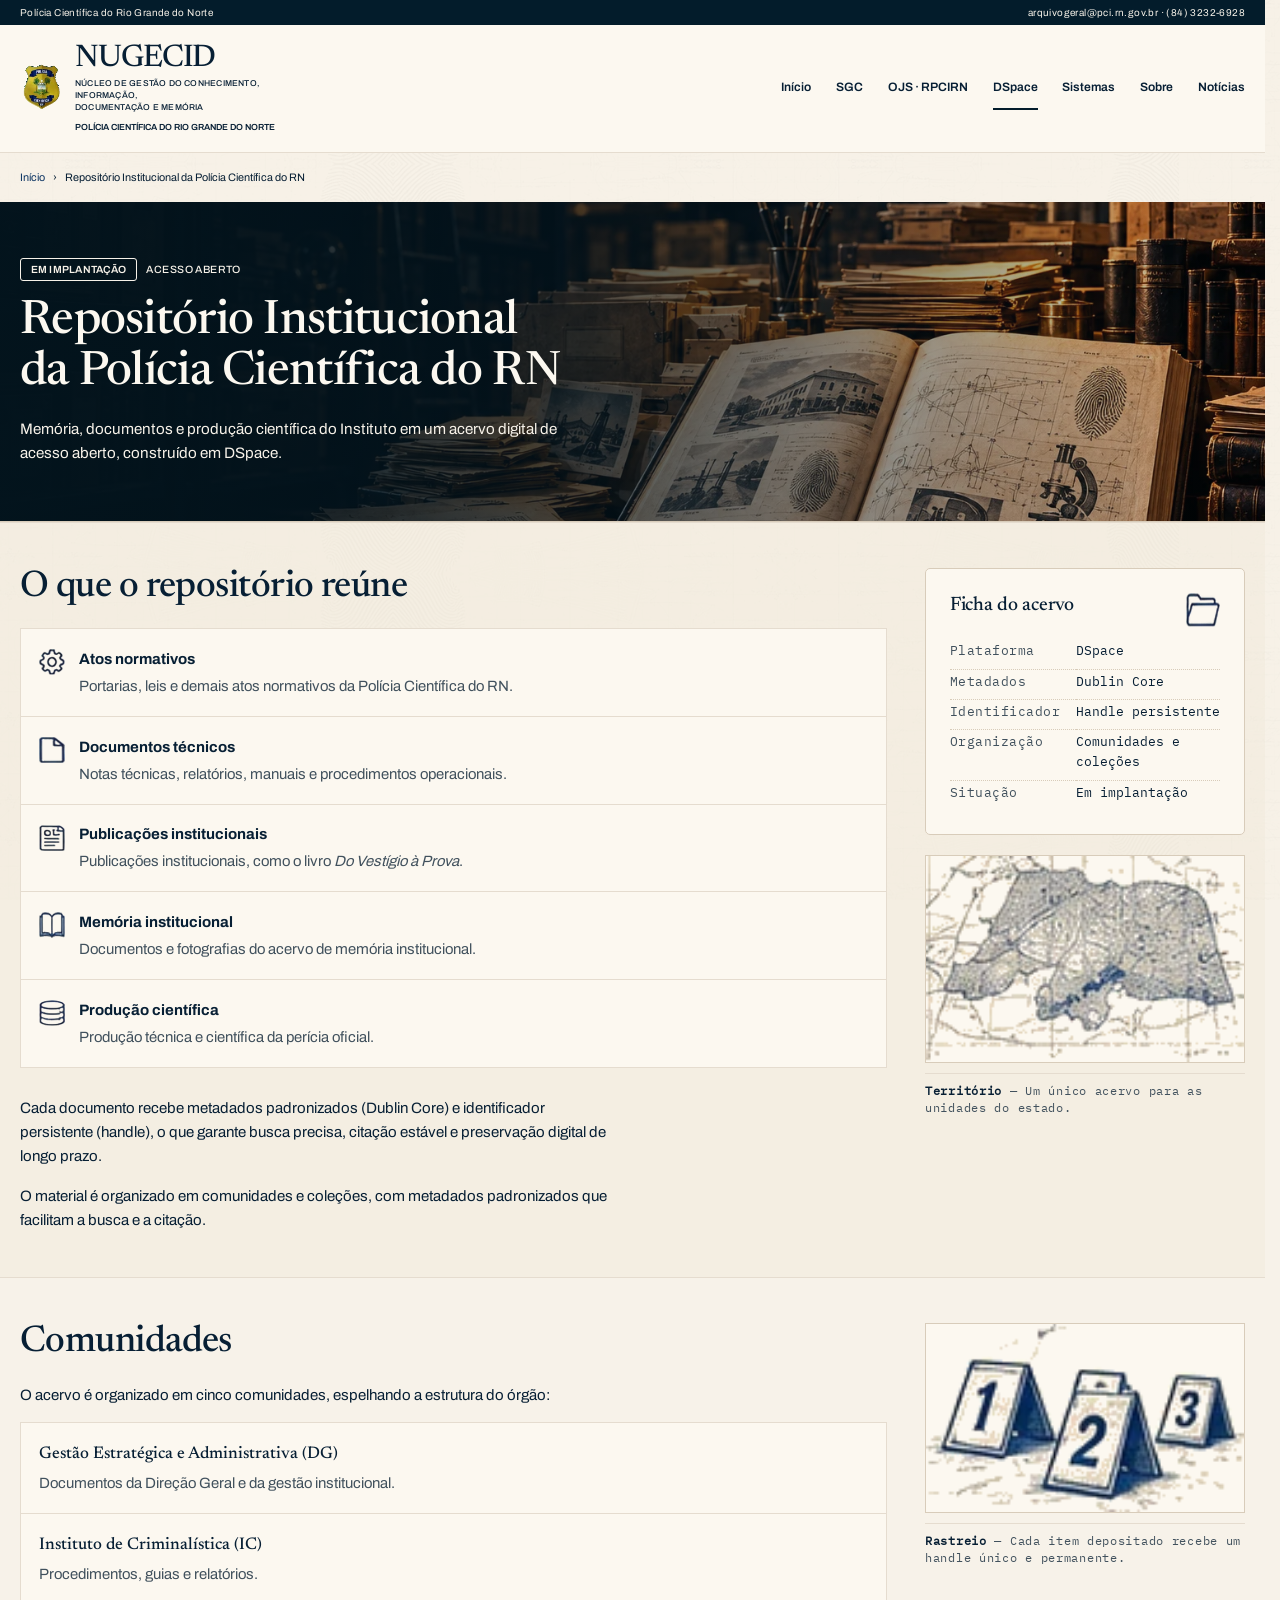
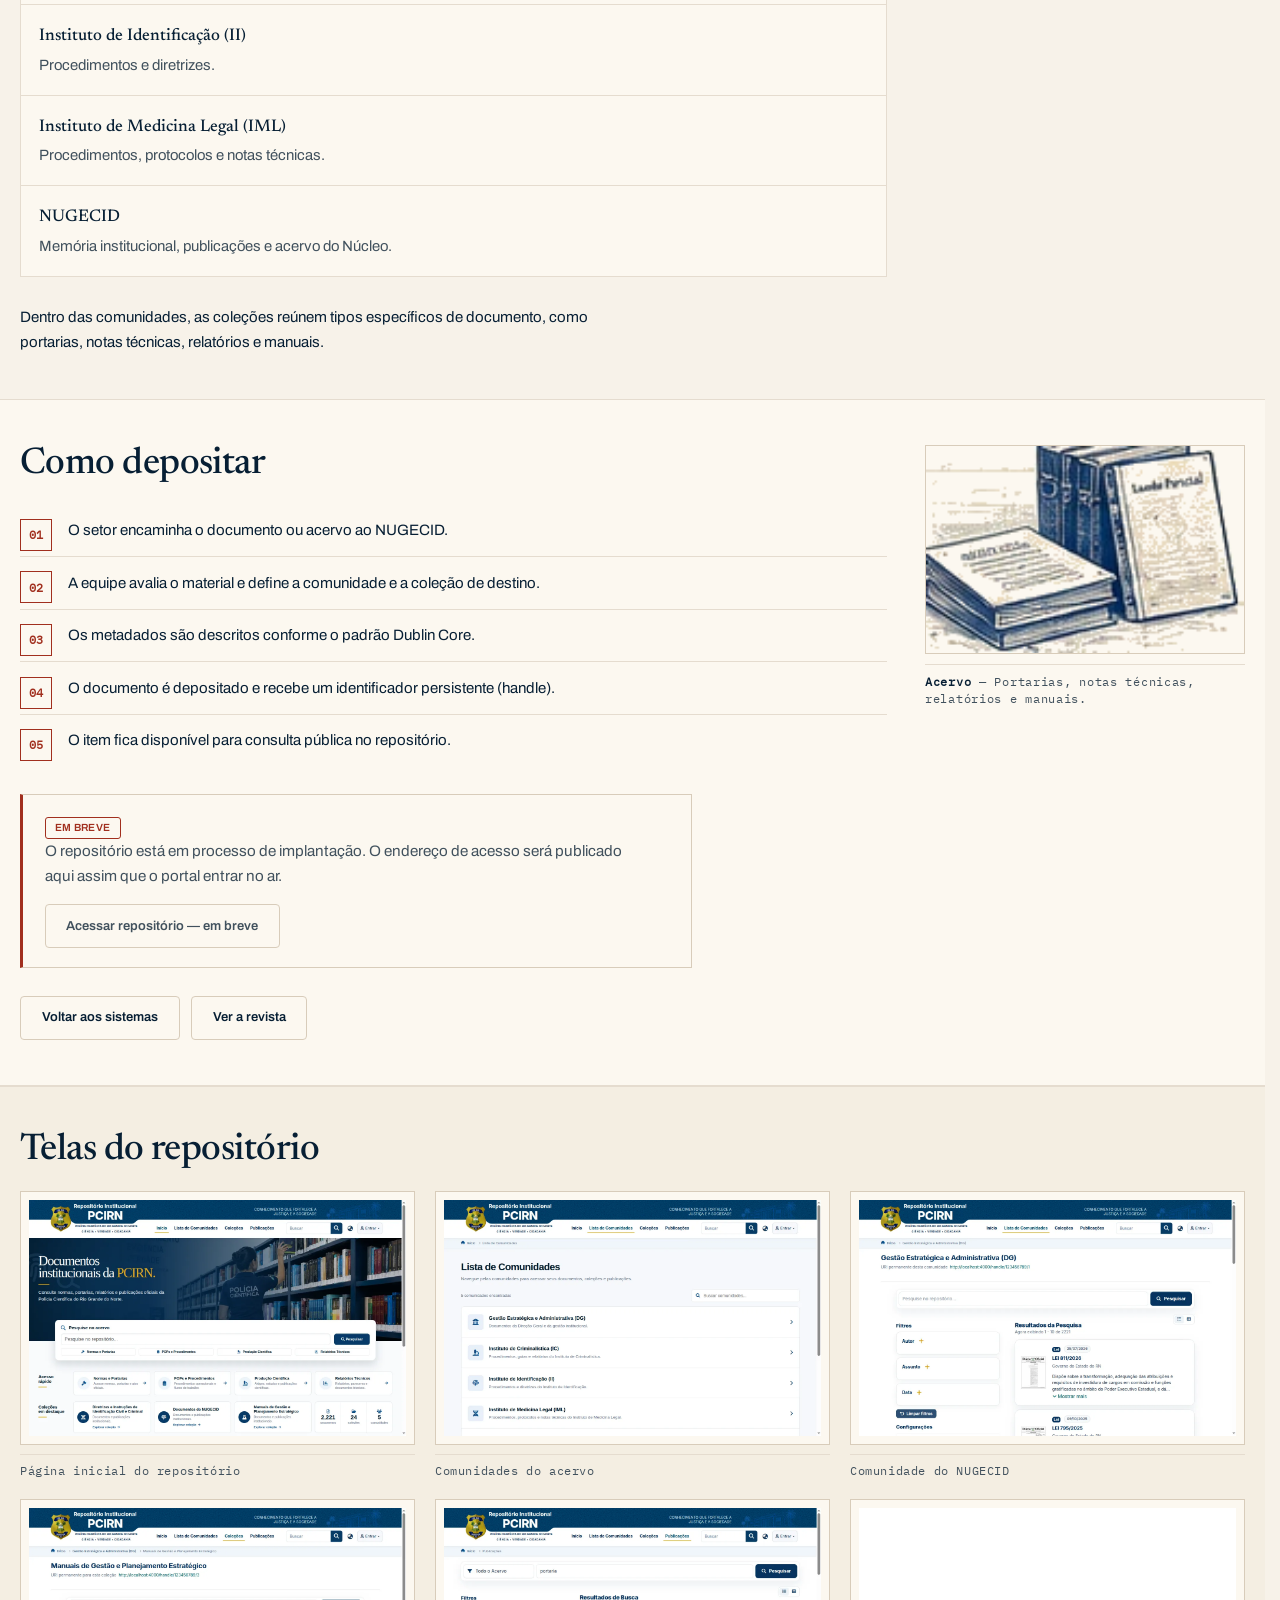
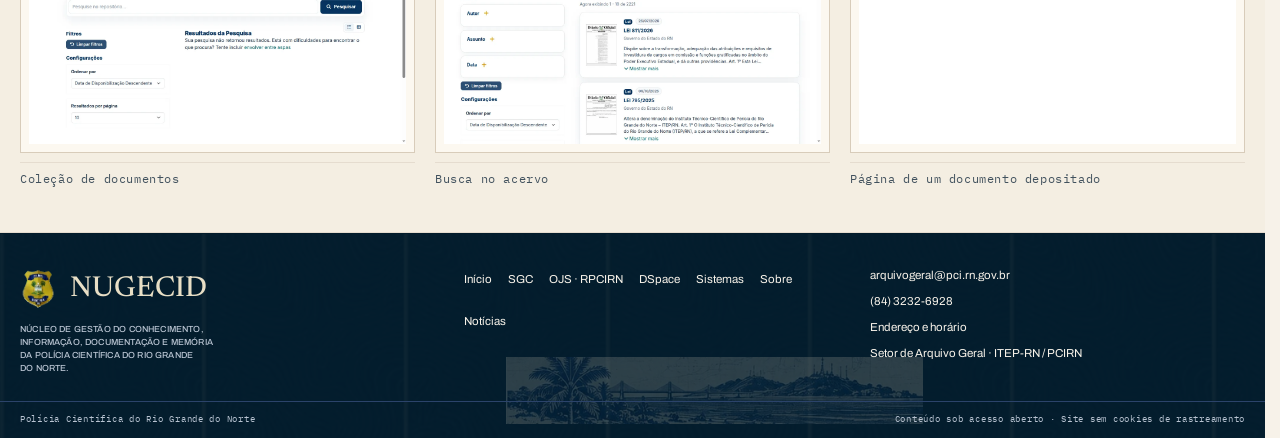
==== commit c2494df6: "feat: aplica identidade editorial do NUGECID conforme mockup" ====
--- a/dspace.html
+++ b/dspace.html
@@ -11,12 +11,9 @@
 <meta property="og:url" content="https://kevintestegit.github.io/nugecid-site/dspace.html">
 <meta property="og:locale" content="pt_BR">
 <link rel="canonical" href="https://kevintestegit.github.io/nugecid-site/dspace.html">
-<link rel="preconnect" href="https://fonts.googleapis.com">
-<link rel="preconnect" href="https://fonts.gstatic.com" crossorigin>
-<link href="https://fonts.googleapis.com/css2?family=Archivo:wght@400;500;600;700&family=IBM+Plex+Mono:wght@400;500;600&family=Newsreader:ital,wght@0,400;0,500;0,600;1,400&display=swap" rel="stylesheet">
 <link rel="stylesheet" href="assets/css/site.css">
 </head>
-<body>
+<body class="internal-page">
 <a class="skip-link" href="#conteudo">Pular para o conteúdo</a>
 
 <header class="site-header">
@@ -31,26 +28,35 @@
       <img class="brand-logo" src="assets/img/brasao-pcirn.webp" width="83" height="110" loading="lazy" alt="Brasão da Polícia Científica do RN">
       <span class="brand-text">
         <span class="brand-name">NUGECID</span>
-        <span class="brand-sub">Núcleo de Gestão do Conhecimento, Informação, Documentação e Memória</span>
+        <span class="brand-sub">Núcleo de Gestão do Conhecimento, Informação,<br>Documentação e Memória</span><span class="brand-institution">Polícia Científica do Rio Grande do Norte</span>
       </span>
     </a>
-    <details class="menu">
-      <summary class="menu__toggle"><span class="menu__bars" aria-hidden="true"></span><span>Menu</span></summary>
-      <nav class="menu__lista" aria-label="Principal">
+    <nav class="desktop-nav" aria-label="Principal">
         <ul>
-          <li><a href="index.html"><span class="menu__num">01</span>Início</a></li>
-          <li><a href="sgc.html"><span class="menu__num">02</span>SGC</a></li>
-          <li><a href="ojs.html"><span class="menu__num">03</span>OJS · RPCIRN</a></li>
-          <li><a href="dspace.html" aria-current="page"><span class="menu__num">04</span>DSpace</a></li>
-          <li><a href="sobre.html"><span class="menu__num">05</span>Sobre</a></li>
-          <li><a href="noticias.html"><span class="menu__num">06</span>Notícias</a></li>
-        </ul>
-      </nav>
-    </details>
+          <li><a href="index.html">Início</a></li>
+          <li><a href="sgc.html">SGC</a></li>
+          <li><a href="ojs.html">OJS · RPCIRN</a></li>
+          <li><a href="dspace.html" aria-current="page">DSpace</a></li>
+          <li><a href="sistemas.html">Sistemas</a></li>
+          <li><a href="sobre.html">Sobre</a></li>
+          <li><a href="noticias.html">Notícias</a></li>
+        </ul>
+      </nav><details class="menu"><summary class="menu__toggle"><span class="menu__bars" aria-hidden="true"></span><span>Menu</span></summary><nav class="menu__lista" aria-label="Principal">
+        <ul>
+          <li><a href="index.html">Início</a></li>
+          <li><a href="sgc.html">SGC</a></li>
+          <li><a href="ojs.html">OJS · RPCIRN</a></li>
+          <li><a href="dspace.html" aria-current="page">DSpace</a></li>
+          <li><a href="sistemas.html">Sistemas</a></li>
+          <li><a href="sobre.html">Sobre</a></li>
+          <li><a href="noticias.html">Notícias</a></li>
+        </ul>
+      </nav></details>
   </div>
 </header>
 
 <main id="conteudo">
+<nav class="breadcrumbs wrap" aria-label="Localização"><a href="index.html">Início</a><span aria-hidden="true">›</span><span>Repositório Institucional da Polícia Científica do RN</span></nav>
 
   <section class="pagehead">
     <div class="pagehead__banner">
@@ -265,6 +271,7 @@
         <li><a href="sgc.html">SGC</a></li>
         <li><a href="ojs.html">OJS · RPCIRN</a></li>
         <li><a href="dspace.html">DSpace</a></li>
+          <li><a href="sistemas.html">Sistemas</a></li>
         <li><a href="sobre.html">Sobre</a></li>
         <li><a href="noticias.html">Notícias</a></li>
       </ul>
--- a/assets/css/site.css
+++ b/assets/css/site.css
@@ -1,3 +1,20 @@
+/* Fontes locais: SIL Open Font License em assets/fonts/OFL-*.txt. */
+@font-face {
+  font-family: 'Newsreader'; font-style: normal; font-weight: 200 800;
+  font-display: swap; src: url('../fonts/newsreader.ttf') format('truetype');
+}
+@font-face {
+  font-family: 'Newsreader'; font-style: italic; font-weight: 200 800;
+  font-display: swap; src: url('../fonts/newsreader-italic.ttf') format('truetype');
+}
+@font-face {
+  font-family: 'Archivo'; font-style: normal; font-weight: 100 900;
+  font-display: swap; src: url('../fonts/archivo.ttf') format('truetype');
+}
+@font-face {
+  font-family: 'IBM Plex Mono'; font-style: normal; font-weight: 400;
+  font-display: swap; src: url('../fonts/ibm-plex-mono.ttf') format('truetype');
+}
 /* ==========================================================================
    NUGECID — sistema visual
    Identidade editorial: arquivo científico, perícia criminal, memória
@@ -10,16 +27,16 @@
 
 :root {
   /* Papel e tinta. --paper e' exatamente a cor de fundo das gravuras. */
-  --paper: #f3ead6;
-  --paper-2: #faf6e9;
-  --paper-3: #ece2ca;
-  --rule: #c8b68c;
-  --rule-2: #ded2ae;
-
-  --ink: #122440;
-  --ink-2: #4a5871;
-
-  --navy: #04213d;
+  --paper: #f7f2e9;
+  --paper-2: #fcf8f0;
+  --paper-3: #eee6d8;
+  --rule: #d8ccba;
+  --rule-2: #e5dccf;
+
+  --ink: #071f34;
+  --ink-2: #41515d;
+
+  --navy: #031c2b;
   --navy-2: #0d3563;
   --on-navy: #e8dfc6;
   --on-navy-2: #b9c4d2;
@@ -35,7 +52,7 @@
   --mono: "IBM Plex Mono", ui-monospace, "Courier New", monospace;
 
   /* Medidas */
-  --wrap: 78rem;
+  --wrap: 84rem;
   --measure: 66ch;
   --sp-section: clamp(2.75rem, 1.4rem + 4.2vw, 5.25rem);
   --sp-block: clamp(1rem, 0.6rem + 1.2vw, 1.5rem);
@@ -770,3 +787,308 @@
   .wrap { width: 100%; }
   a { color: #000; }
 }
+
+/* 16. Identidade editorial — referência de arquivos e registros históricos.
+   Tokens compartilhados em :root; este bloco substitui a composição anterior. */
+:root {
+  --scrollbar-thumb: #a0907b;
+  --scrollbar-track: #eee6d8;
+  --scrollbar-hover: #776653;
+  --scrollbar-active: #41515d;
+}
+html { scrollbar-gutter: stable; }
+* { scrollbar-color: var(--scrollbar-thumb) var(--scrollbar-track); scrollbar-width: auto; }
+::-webkit-scrollbar { width: 12px; height: 12px; }
+::-webkit-scrollbar-track { background: var(--scrollbar-track); }
+::-webkit-scrollbar-thumb { background: var(--scrollbar-thumb); border: 3px solid var(--scrollbar-track); border-radius: 8px; }
+::-webkit-scrollbar-thumb:hover { background: var(--scrollbar-hover); }
+::-webkit-scrollbar-thumb:active { background: var(--scrollbar-active); }
+@media (forced-colors: active) { * { scrollbar-color: auto; } }
+body { font-size: .94rem; }
+body::before { opacity: .045; }
+h3 { font-family: var(--serif); font-size: 1.22rem; font-weight: 500; }
+a, button, summary { -webkit-tap-highlight-color: transparent; }
+summary { cursor: pointer; }
+a:active, .btn:active { opacity: .8; }
+.btn { border-radius: 4px; text-transform: none; letter-spacing: 0; font-size: .81rem; min-height: 44px; justify-content: center; }
+.btn--ghost { background: var(--paper-2); border-color: var(--rule); color: var(--ink); }
+.btn--light { background: var(--paper-2); border-color: var(--paper-2); color: var(--navy); }
+.btn--sm { min-height: 40px; padding: .65rem .9rem; }
+.eyebrow { font: 500 .62rem/1.5 var(--sans); letter-spacing: .19em; text-transform: uppercase; }
+.line-icon { width: 36px; height: 36px; flex-shrink: 0; display: block; color: inherit; }
+.site-header { background: var(--paper-2); color: var(--ink); border-color: var(--rule-2); z-index: 10; }
+.site-header::before { display: none; }
+.barra-institucional { background: var(--navy); color: var(--paper); border: 0; font: 400 .62rem/1.4 var(--sans); letter-spacing: .04em; text-transform: none; }
+.barra-institucional .wrap { padding-block: .35rem; }
+.barra-institucional a { color: var(--paper); }
+.site-header__inner { flex-wrap: nowrap; padding-block: 1.15rem; gap: 1.5rem; }
+.brand { flex-shrink: 0; gap: .75rem; }
+.brand-logo { width: 43px; }
+.brand-name { font-size: 1.95rem; letter-spacing: -.035em; }
+.brand-sub { color: var(--ink); font: 500 .53rem/1.45 var(--sans); letter-spacing: .025em; max-width: 46ch; }
+.brand-institution { font: 600 .55rem/1.4 var(--sans); text-transform: uppercase; margin-top: .2rem; }
+.desktop-nav { display: none; margin-left: auto; }
+.desktop-nav ul { display: flex; gap: 1.55rem; align-items: center; list-style: none; padding: 0; margin: 0; }
+.desktop-nav li { margin: 0; }
+.desktop-nav a { display: flex; align-items: center; min-height: 44px; color: var(--ink); text-decoration: none; font: 600 .76rem/1.3 var(--sans); border-bottom: 2px solid transparent; }
+.desktop-nav a[aria-current] { border-color: var(--navy); }
+.menu__toggle { color: var(--navy); border-color: var(--rule); min-height: 44px; letter-spacing: .03em; border-radius: 3px; }
+.menu__toggle:hover { background: var(--paper-3); }
+.menu__lista { background: var(--paper-2); border: 1px solid var(--rule); padding: .6rem 1rem; }
+.menu__lista a { color: var(--ink); text-transform: none; letter-spacing: 0; padding: .9rem; border-color: var(--rule); min-height: 44px; }
+.menu__lista a[aria-current] { background: var(--paper-3); color: var(--ink); }
+.site-header :focus-visible { outline-color: var(--navy); }
+.barra-institucional :focus-visible { outline-color: var(--paper); }
+@media (min-width: 70rem) { .desktop-nav { display: block; } .menu { display: none; } }
+@media (min-width: 62rem) and (max-width: 69.999rem) {
+  .menu__toggle { display: inline-flex; }
+  .menu::details-content { content-visibility: auto; }
+  .menu:not([open])::details-content { content-visibility: hidden; }
+  .menu__lista { position: absolute; display: block !important; background: var(--paper-2); border: 1px solid var(--rule); padding: .6rem 1rem; }
+  .menu__lista ul { display: block; }
+  .menu__lista a { font-size: .86rem; border-bottom: 1px solid var(--rule); padding: .9rem; }
+}
+.archive-hero { position: relative; isolation: isolate; background: var(--paper-2); }
+.archive-hero::before { content: ''; position: absolute; inset: 0 0 0 34%; z-index: -2; background: url('../img/arquivo-editorial.webp') center 64% / cover no-repeat; }
+.archive-hero::after { content: ''; position: absolute; inset: 0; z-index: -1; background: linear-gradient(90deg, var(--paper-2) 0%, var(--paper-2) 28%, rgb(252 248 240 / .96) 35%, rgb(252 248 240 / .76) 43%, rgb(252 248 240 / 0) 61%); }
+.archive-hero__inner { min-height: 420px; padding-block: 2.4rem 2.3rem; display: flex; align-items: center; }
+.archive-hero__copy { width: 48%; max-width: 650px; }
+.archive-hero h1 { font-size: clamp(2.4rem, 3.6vw, 3.75rem); line-height: 1.03; letter-spacing: -.035em; }
+.archive-hero h1 em { font-weight: 400; }
+.archive-hero .lead { font-size: 1rem; color: var(--ink); max-width: 44ch; }
+.hero-context { font-size: .78rem; max-width: 52ch; color: var(--ink-2); }
+.hero__meta { border: 0; padding: 0; margin-top: 1.3rem; font-size: .7rem; gap: .65rem; align-items: center; }
+.hero__meta a { font-size: .72rem; }
+.tag { border: 0; background: transparent; padding: 0; font: 500 .66rem/1.5 var(--sans); letter-spacing: .04em; }
+.home-overview { display: grid; grid-template-columns: 1.45fr 1.3fr .85fr; gap: 1.25rem; padding-block: 1.7rem; align-items: start; }
+.capabilities { display: grid; grid-template-columns: repeat(4,minmax(0,1fr)); gap: .55rem; }
+.capability { padding: 1.15rem .7rem .85rem; gap: .75rem; border-radius: 5px; text-align: center; min-width: 0; }
+.capability .ficha__topo { flex-direction: column-reverse; align-items: center; justify-content: start; gap: .8rem; }
+.capability h3 { font-size: 1.13rem; line-height: 1.13; }
+.capability p { font-size: .69rem; line-height: 1.5; }
+.capability .ficha__rodape { padding-top: .65rem; }
+.capability .tag { font-size: .56rem; }
+.capability-facts { font-size: .63rem; }
+.capability-facts summary { padding-block: .3rem; color: var(--ink-2); min-height: 24px; }
+.capability-facts[open] p { margin-top: .5rem; }
+.section-heading { display: flex; justify-content: space-between; align-items: baseline; gap: .7rem; margin-bottom: .9rem; }
+.section-heading h2 { margin: 0 0 .3rem; font-size: 1.6rem; }
+.section-heading p, .quick-access > p { font-size: .72rem; margin: 0; color: var(--ink-2); }
+.section-heading > a { font-size: .65rem; font-weight: 600; text-decoration: none; white-space: nowrap; }
+.overview-systems .section-heading { display: block; }
+.overview-systems .section-heading > a { display: inline-block; margin-top: .45rem; }
+.system-grid { display: grid; grid-template-columns: repeat(3,minmax(0,1fr)); gap: .6rem; }
+.system-card { padding: 1rem .8rem .7rem; background: var(--paper-2); border: 1px solid var(--rule-2); border-radius: 5px; min-width: 0; }
+.system-card__heading { display: flex; align-items: start; gap: .65rem; }
+.system-card__heading .line-icon { width: 28px; height: 28px; }
+.system-card h3 { font-size: 1.05rem; margin: 0 0 .3rem; }
+.system-card h3 a { color: inherit; text-decoration: none; }
+.system-card p { font-size: .6rem; line-height: 1.45; margin: 0; }
+.system-card__bottom { display: flex; justify-content: space-between; align-items: center; gap: .35rem; margin-top: .8rem; }
+.system-card__bottom a { text-decoration: none; display: grid; place-items: center; min-width: 24px; min-height: 24px; }
+.status { display: inline-block; border-radius: 3px; padding: .25rem .4rem; background: #f5d1a0; color: #603609; font: 600 .55rem/1.3 var(--sans); text-transform: uppercase; letter-spacing: .015em; }
+.status--live { background: #c9e6c4; color: #215027; }
+.system-facts, .book-facts { font-size: .65rem; margin-top: .6rem; }
+.system-facts summary, .book-facts summary { padding-block: .4rem; min-height: 24px; color: var(--ink-2); }
+.system-facts dl { font-size: .68rem; margin-block: .7rem; }
+.system-facts dt { font-weight: 600; }
+.system-facts dd { margin: 0 0 .4rem; }
+.book-feature { display: grid; grid-template-columns: 82px minmax(0,1fr); gap: .85rem; border-left: 1px solid var(--rule-2); padding-left: 1.1rem; }
+.book-feature__cover img { width: 82px; box-shadow: 5px 5px 0 var(--paper-3); border: 1px solid var(--rule); }
+.book-feature .eyebrow { font-size: .53rem; margin-bottom: .5rem; }
+.book-feature h2 { font-size: 1.27rem; line-height: 1.2; }
+.book-feature p { font-size: .68rem; line-height: 1.5; }
+.book-feature .btn { font-size: .63rem; padding: .65rem .55rem; }
+.archive-feature { color: var(--paper-2); background: var(--navy); position: relative; isolation: isolate; }
+.archive-feature::before { content: ''; position: absolute; inset: 0; z-index: -1; background: linear-gradient(90deg,rgb(3 20 29 / .88),rgb(3 20 29 / .56) 32%,rgb(3 20 29 / .12) 61%,var(--navy) 79%),url('../img/arquivo-editorial.webp') center 64% / cover; }
+.archive-feature__grid { display: grid; grid-template-columns: minmax(0,1fr) 330px; min-height: 425px; gap: 3rem; }
+.archive-feature__copy { padding-block: 3.5rem 2rem; max-width: 570px; }
+.archive-feature h2 { font-size: clamp(2.2rem,3vw,3.1rem); line-height: 1.08; }
+.archive-feature h2 em { color: #edc78f; font-style: normal; }
+.archive-feature__copy > p:not(.eyebrow) { font-size: .86rem; max-width: 50ch; }
+.archive-caption { margin-top: 1.3rem; color: #d7cbb9; font-size: .65rem !important; }
+.archive-values { display: flex; flex-wrap: wrap; gap: 1.8rem; margin-top: 1.5rem; }
+.archive-values span { display: flex; gap: .7rem; align-items: center; font-size: .66rem; line-height: 1.4; }
+.archive-values .line-icon { width: 25px; height: 25px; }
+.platform-panel { padding-block: 2.5rem; }
+.platform-panel > .eyebrow { border-bottom: 1px solid rgb(255 255 255 / .3); padding-bottom: 1rem; margin-bottom: 1.7rem; font-size: .52rem; }
+.platform-panel h2 { font-size: 1.7rem; }
+.platform-panel > p { font-size: .78rem; color: #d9d9d0; }
+.platform-link { display: grid; grid-template-columns: 30px minmax(0,1fr) auto 10px; gap: .65rem; align-items: center; color: var(--paper-2); text-decoration: none; background: rgb(252 248 240 / .045); border: 1px solid rgb(252 248 240 / .17); border-radius: 5px; padding: 1rem .85rem; margin-top: .7rem; }
+.platform-link .line-icon { width: 28px; height: 28px; }
+.platform-link strong { font: 500 1.1rem/1.2 var(--serif); }
+.platform-link small { display: block; font-size: .55rem; line-height: 1.45; margin-top: .2rem; }
+.platform-link .status { font-size: .48rem; }
+.archive-feature :focus-visible { outline-color: var(--paper-2); }
+.home-bottom { display: grid; grid-template-columns: 1.2fr 1fr; gap: 2.2rem; padding-block: 2rem; }
+.news-grid { display: grid; grid-template-columns: repeat(2,minmax(0,1fr)); gap: 1rem; }
+.news-card { border: 1px solid var(--rule-2); background: var(--paper-2); border-radius: 4px; overflow: hidden; }
+.news-card__image { display: block; height: 125px; overflow: hidden; background: var(--paper-3); }
+.news-card__image img { width: 100%; height: 100%; object-fit: cover; object-position: center 70%; }
+.news-card__image--book img { object-fit: contain; padding: .5rem; }
+.news-card__body { padding: .75rem .9rem; }
+.news-card__meta { display: flex; gap: .55rem; align-items: center; margin-bottom: .55rem; }
+.news-card time { font-size: .6rem; color: var(--ink-2); }
+.news-card h3 { font-size: 1.15rem; line-height: 1.15; }
+.news-card h3 a { color: var(--ink); text-decoration: none; }
+.news-card p { font-size: .72rem; line-height: 1.5; }
+.quick-access { border-left: 1px solid var(--rule-2); padding-left: 2rem; }
+.quick-access h2 { font-size: 1.65rem; margin-bottom: .3rem; }
+.quick-grid { display: grid; grid-template-columns: repeat(2,minmax(0,1fr)); gap: .8rem; margin-top: 1rem; }
+.quick-grid a { display: grid; grid-template-columns: 26px minmax(0,1fr) 10px; gap: .55rem; align-items: center; border: 1px solid var(--rule-2); border-radius: 4px; padding: 1.1rem .75rem; min-height: 78px; text-decoration: none; font: 600 .7rem/1.4 var(--serif); background: var(--paper-2); }
+.quick-grid .line-icon { width: 25px; height: 25px; }
+.site-footer { margin-top: 0; }
+.site-footer::before { opacity: .04; }
+.footer__paisagem { position: absolute; inset: auto 27% 0 auto; width: 33%; opacity: .18; pointer-events: none; }
+.footer__paisagem img { object-fit: contain; mix-blend-mode: screen; }
+.footer__grid { padding-block: 2rem 1.6rem; grid-template-columns: 1.1fr 1fr 1fr; gap: 2rem; }
+.footer__brand img { width: 36px; }
+.footer__brand-name { font-size: 1.8rem; }
+.footer__brand-sub { font-family: var(--sans); font-size: .55rem; letter-spacing: .02em; max-width: 40ch; }
+.footer__col h4 { display: none; }
+.footer__col ul { display: flex; flex-wrap: wrap; gap: .65rem 1rem; }
+.footer__col a, .footer__col p { font-size: .72rem; color: var(--paper); }
+.footer__base { padding-block: .65rem; font-size: .58rem; }
+.breadcrumbs { display: flex; flex-wrap: wrap; gap: .5rem; font-size: .68rem; padding-block: 1rem; }
+.breadcrumbs a { text-decoration: none; }
+.pagehead { position: relative; isolation: isolate; background: var(--navy); color: var(--paper-2); min-height: 300px; }
+.pagehead::before { content: ''; position: absolute; inset: 0; background: linear-gradient(90deg,rgb(3 20 29 / .97),rgb(3 20 29 / .72) 44%,rgb(3 20 29 / .12)),url('../img/arquivo-editorial.webp') center 48% / cover; z-index: -1; }
+.pagehead__banner { display: none; }
+.pagehead__body { padding-block: 3.5rem; }
+.pagehead h1 { max-width: 25ch; font-size: clamp(2rem,3.7vw,3.7rem); }
+.pagehead .lead { color: var(--paper); max-width: 62ch; font-size: .95rem; }
+.pagehead .kicker { color: #f4cc94; }
+.pagehead .tag, .pagehead .stamp { color: var(--paper); }
+.stamp { transform: none; border-radius: 3px; font-family: var(--sans); letter-spacing: .025em; font-size: .65rem; }
+.about-page .pagehead { background: var(--paper-2); color: var(--ink); }
+.about-page .pagehead::before { background: linear-gradient(90deg,var(--paper-2) 25%,rgb(252 248 240 / .93) 41%,rgb(252 248 240 / 0) 72%),url('../img/arquivo-editorial.webp') right 58% / cover; }
+.about-page .pagehead .lead { color: var(--ink); max-width: 60ch; width: 55%; }
+.about-page .pagehead .kicker { color: var(--ink-2); }
+.section-nav { display: flex; flex-wrap: wrap; gap: 1.7rem; padding-block: 1.2rem; }
+.section-nav a { font-size: .75rem; text-decoration: none; min-height: 24px; }
+.section { padding-block: 2.8rem; }
+.section--alt { background: rgb(238 230 216 / .38); }
+.ficha { border-radius: 5px; }
+.prose p { text-align: left; }
+.article-page .section { padding-top: 1.6rem; }
+.article-page h1 { font-size: clamp(2rem,3.2vw,3rem); }
+.article-page .prose { max-width: none; }
+.article-page .prose h1 { max-width: 30ch; }
+.article-scene { margin: 1.5rem 0; }
+.article-scene img { aspect-ratio: 16/9; object-fit: cover; border-radius: 4px; }
+.article-scene figcaption { font-size: .64rem; color: var(--ink-2); margin-top: .5rem; }
+.related-news { padding: 1.25rem; background: var(--paper-2); border: 1px solid var(--rule-2); border-radius: 5px; }
+.related-news h2 { font-size: 1.3rem; }
+.related-news > a { display: flex; gap: .8rem; text-decoration: none; font: 500 1rem/1.25 var(--serif); }
+.related-news img { width: 65px; height: 90px; object-fit: contain; }
+.related-news small { display: block; font: 400 .65rem/1.5 var(--sans); margin-top: .8rem; }
+.system-grid--overview { gap: 1.5rem; }
+.system-grid--overview .system-card { padding: 1.7rem; }
+.system-grid--overview .system-card h3 { font-size: 1.6rem; }
+.system-grid--overview .system-card p { font-size: .85rem; }
+.system-grid--overview .system-facts { font-size: .8rem; }
+[id] { scroll-margin-top: 1.5rem; }
+@media (hover: hover) and (pointer: fine) {
+  .desktop-nav a:hover { border-color: var(--stamp); color: var(--stamp); }
+  .menu__lista a:hover { background: var(--paper-3); }
+  .platform-link:hover { color: var(--paper-2); background: rgb(252 248 240 / .12); border-color: rgb(252 248 240 / .45); }
+  .quick-grid a:hover { background: var(--paper-3); color: var(--ink); border-color: var(--rule); }
+  summary:hover { color: var(--stamp); }
+}
+@media (max-width: 85rem) {
+  .home-overview { grid-template-columns: 1fr 1fr; }
+  .book-feature { grid-column: 2; grid-template-columns: 75px 1fr; padding-left: 0; border: 0; }
+  .capabilities { grid-row: span 2; align-self: stretch; grid-template-columns: repeat(2,minmax(0,1fr)); }
+  .capability p { font-size: .75rem; }
+}
+@media (max-width: 69.999rem) {
+  .archive-hero__copy { width: 60%; }
+  .archive-feature__grid { grid-template-columns: minmax(0,1fr) 300px; gap: 1.5rem; }
+  .home-bottom { grid-template-columns: 1fr; }
+  .quick-access { padding-left: 0; border: 0; }
+  .quick-grid { grid-template-columns: repeat(3,minmax(0,1fr)); }
+}
+@media (max-width: 47.999rem) {
+  .wrap { width: min(100% - 2rem,var(--wrap)); }
+  .barra-institucional .wrap { justify-content: center; }
+  .barra-institucional p:first-child { display: none; }
+  .site-header__inner { padding-block: .85rem; gap: .75rem; }
+  .brand-logo { width: 28px; }
+  .brand { gap: .5rem; }
+  .brand-name { font-size: 1.4rem; }
+  .brand-sub { font-size: .42rem; max-width: 31ch; }
+  .brand-institution { font-size: .43rem; }
+  .menu__toggle { padding-inline: .65rem; font-size: .6rem; }
+  .archive-hero__inner { min-height: 490px; padding-block: 2.2rem 2rem; }
+  .archive-hero::before { inset: 0; background-position: 62% center; }
+  .archive-hero::after { background: linear-gradient(90deg,var(--paper-2) 0%,rgb(252 248 240 / .98) 30%,rgb(252 248 240 / .87) 63%,rgb(252 248 240 / .2)); }
+  .archive-hero__copy { width: 88%; }
+  .archive-hero h1 { font-size: clamp(2.25rem,7.6vw,3.5rem); }
+  .archive-hero .eyebrow { font-size: .51rem; }
+  .archive-hero .lead { font-size: .87rem; }
+  .hero-context { font-size: .7rem; }
+  .archive-hero .actions { flex-direction: column; align-items: stretch; width: min(100%,280px); margin-top: 1.1rem; }
+  .home-overview { grid-template-columns: 1fr; padding-block: 1.4rem; gap: 1.7rem; }
+  .capabilities { grid-row: auto; gap: .75rem; }
+  .capability { padding: 1rem; }
+  .capability p { font-size: .77rem; }
+  .overview-systems .section-heading { display: flex; }
+  .overview-systems .section-heading > a { white-space: normal; text-align: right; }
+  .system-grid { grid-template-columns: 1fr; gap: .75rem; }
+  .system-card { padding: 1.2rem; position: relative; }
+  .system-card__heading { gap: 1rem; }
+  .system-card__heading .line-icon { width: 36px; height: 36px; }
+  .system-card h3 { font-size: 1.4rem; }
+  .system-card p { font-size: .76rem; }
+  .system-card__bottom { margin-left: 52px; }
+  .status { font-size: .6rem; }
+  .system-facts { font-size: .75rem; margin-left: 52px; }
+  .book-feature { grid-column: auto; grid-template-columns: 105px 1fr; gap: 1.25rem; padding-top: 1.5rem; border-top: 1px solid var(--rule); }
+  .book-feature__cover img { width: 105px; }
+  .book-feature h2 { font-size: 1.7rem; }
+  .book-feature p { font-size: .8rem; }
+  .book-feature .eyebrow { font-size: .6rem; }
+  .book-feature .btn { font-size: .75rem; }
+  .archive-feature__grid { grid-template-columns: 1fr; gap: 0; }
+  .archive-feature::before { background: linear-gradient(180deg,var(--navy) 0%,rgb(3 20 29 / .8) 28%,rgb(3 20 29 / .2) 48%,var(--navy) 68%),url('../img/arquivo-editorial.webp') center 30% / auto 660px no-repeat; }
+  .archive-feature__copy { padding-top: 2.5rem; padding-bottom: 2rem; }
+  .archive-feature h2 { font-size: 2.4rem; }
+  .archive-feature__copy > p:not(.eyebrow) { font-size: .85rem; }
+  .archive-values { gap: 1rem; }
+  .archive-values span { font-size: .6rem; }
+  .platform-panel { padding-top: 1rem; padding-bottom: 2rem; }
+  .platform-panel h2 { font-size: 1.65rem; }
+  .platform-panel > .eyebrow { display: none; }
+  .platform-link .status { font-size: .52rem; }
+  .home-bottom { padding-block: 1.8rem; gap: 2rem; }
+  .section-heading h2 { font-size: 1.55rem; }
+  .section-heading { align-items: start; }
+  .section-heading > a { white-space: normal; text-align: right; }
+  .news-grid { grid-template-columns: 1fr; }
+  .news-card__image { height: 180px; }
+  .news-card h3 { font-size: 1.4rem; }
+  .news-card p { font-size: .83rem; }
+  .news-card__body { padding: 1rem; }
+  .quick-grid { grid-template-columns: repeat(2,minmax(0,1fr)); }
+  .quick-grid a { font-size: .82rem; }
+  .footer__grid { grid-template-columns: 1fr; gap: 1.4rem; }
+  .footer__col a, .footer__col p { font-size: .8rem; }
+  .footer__paisagem { display: none; }
+  .pagehead__body { padding-block: 2rem; }
+  .pagehead { min-height: auto; }
+  .pagehead h1 { font-size: 2.3rem; }
+  .pagehead::before { background: linear-gradient(90deg,rgb(3 20 29 / .95),rgb(3 20 29 / .65)),url('../img/arquivo-editorial.webp') center / cover; }
+  .about-page .pagehead::before { background: linear-gradient(90deg,rgb(252 248 240 / .98),rgb(252 248 240 / .85)),url('../img/arquivo-editorial.webp') center / cover; }
+  .about-page .pagehead .lead { width: 100%; }
+  .section { padding-block: 2rem; }
+  .section-nav { gap: 1rem; }
+  .prose { max-width: 100%; }
+}
+@media print {
+  .archive-hero::before, .archive-hero::after, .archive-feature::before, .pagehead::before { display: none; }
+  .archive-feature, .pagehead { color: #000; background: #fff; }
+  .archive-feature__grid { display: block; }
+  .archive-feature h2 em, .platform-panel > p { color: #000; }
+  .platform-link { color: #000; border-color: #888; }
+  .archive-hero__copy, .about-page .pagehead .lead { width: 100%; }
+}
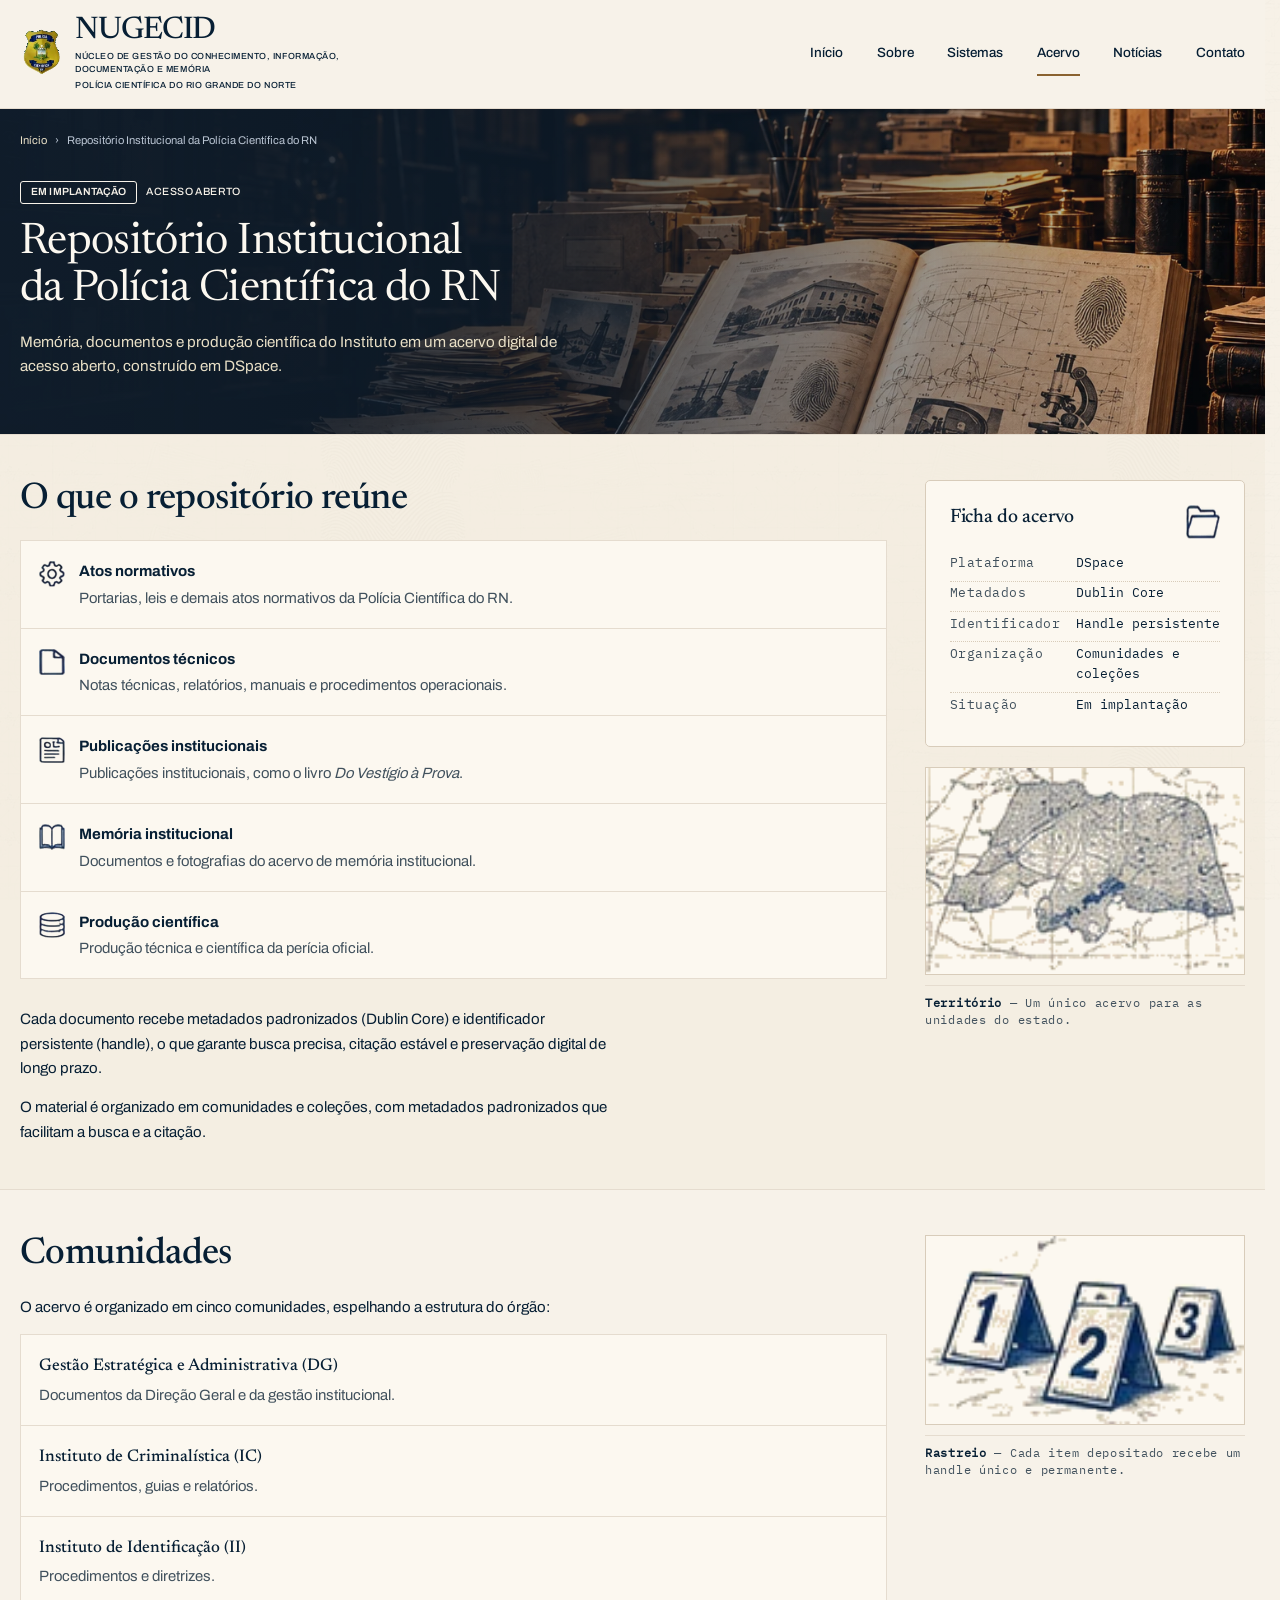
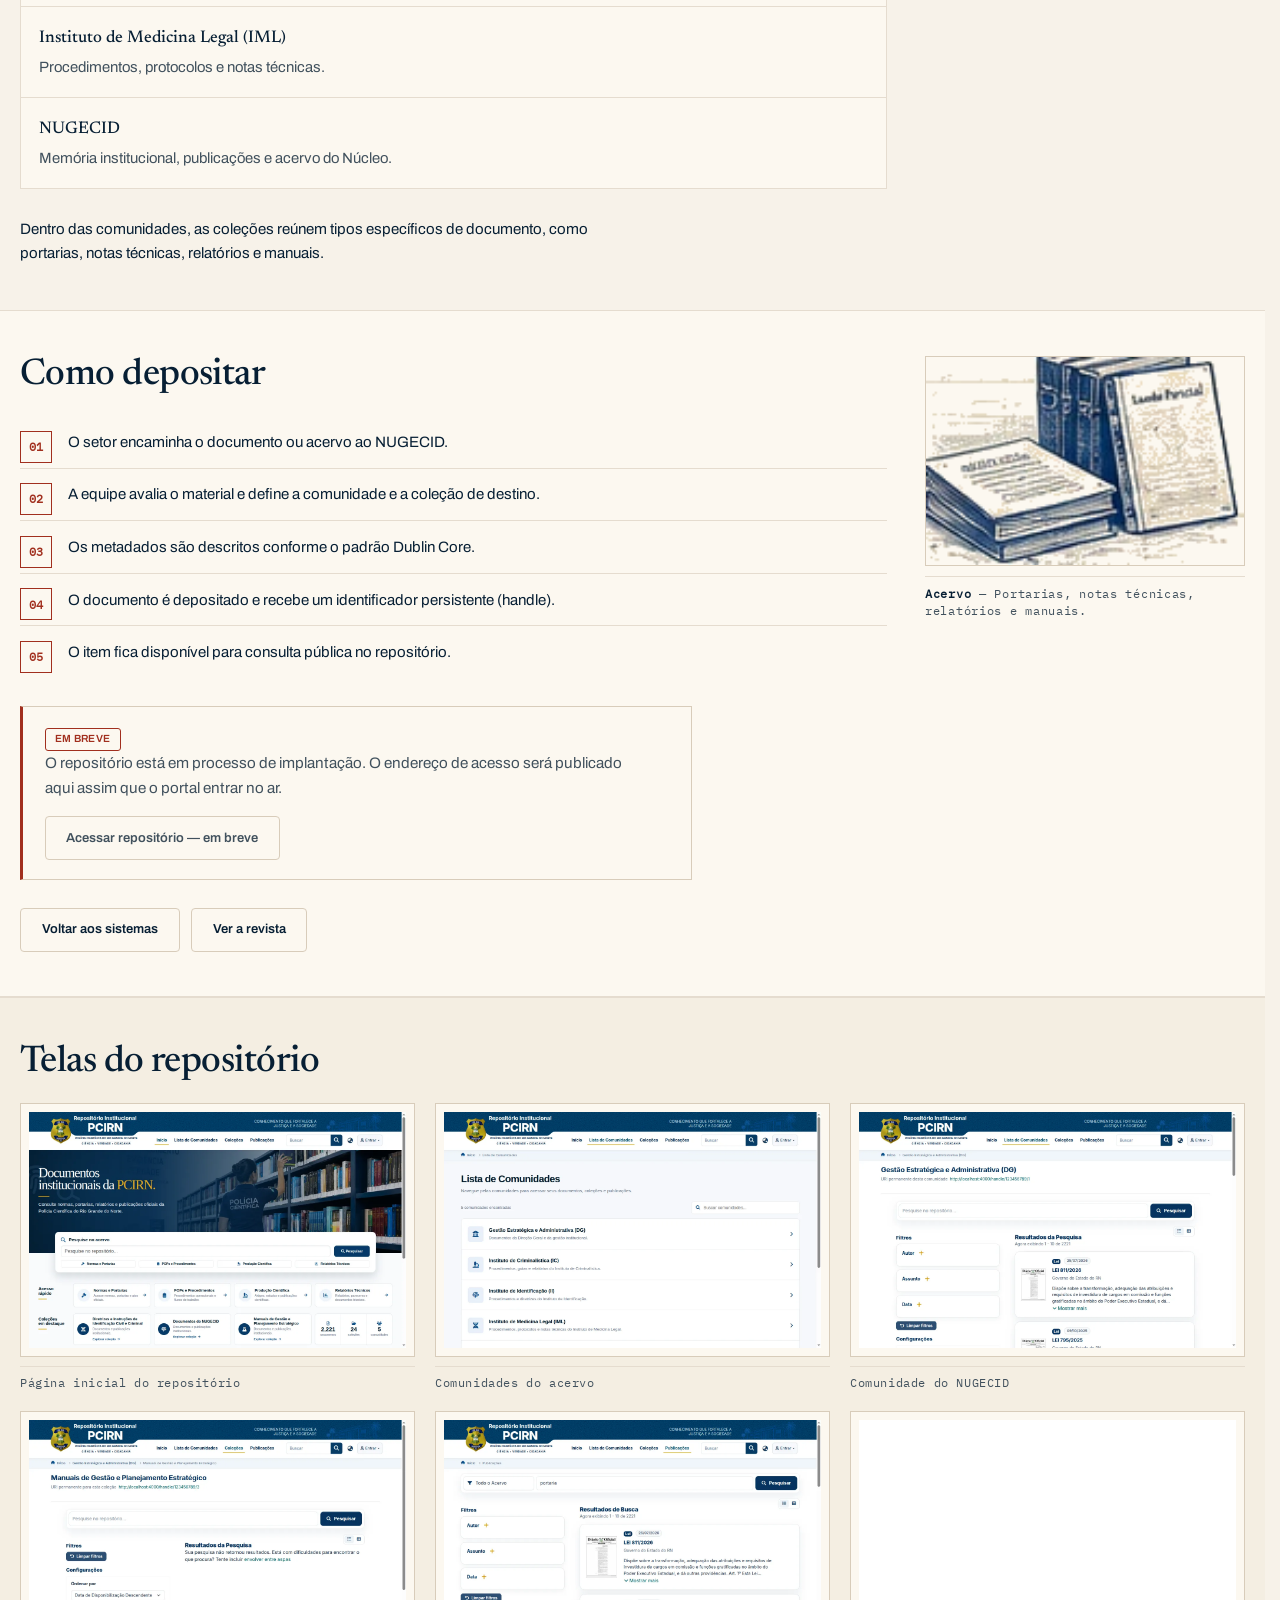
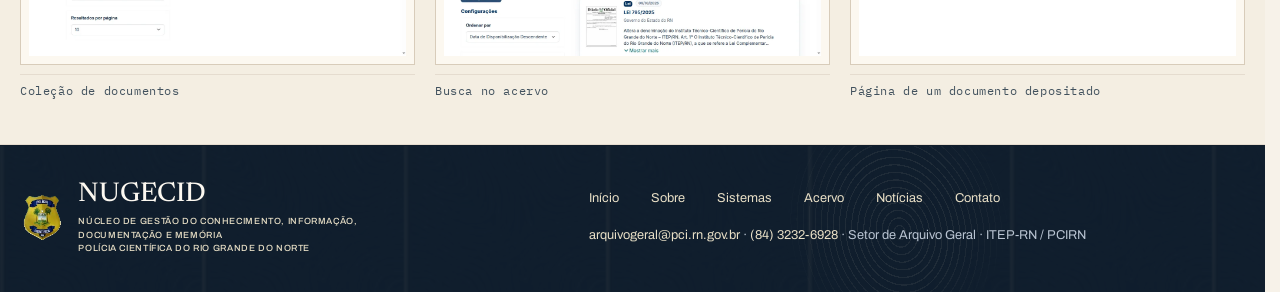
==== commit 356c57b8: "feat: alinha identidade visual do NUGECID ao mockup de referência" ====
--- a/dspace.html
+++ b/dspace.html
@@ -17,12 +17,6 @@
 <a class="skip-link" href="#conteudo">Pular para o conteúdo</a>
 
 <header class="site-header">
-  <div class="barra-institucional">
-    <div class="wrap">
-      <p>Polícia Científica do Rio Grande do Norte</p>
-      <p><a href="mailto:arquivogeral@pci.rn.gov.br">arquivogeral@pci.rn.gov.br</a> · <a href="tel:+558432326928">(84) 3232-6928</a></p>
-    </div>
-  </div>
   <div class="wrap site-header__inner">
     <a class="brand" href="index.html">
       <img class="brand-logo" src="assets/img/brasao-pcirn.webp" width="83" height="110" loading="lazy" alt="Brasão da Polícia Científica do RN">
@@ -34,36 +28,33 @@
     <nav class="desktop-nav" aria-label="Principal">
         <ul>
           <li><a href="index.html">Início</a></li>
-          <li><a href="sgc.html">SGC</a></li>
-          <li><a href="ojs.html">OJS · RPCIRN</a></li>
-          <li><a href="dspace.html" aria-current="page">DSpace</a></li>
+          <li><a href="sobre.html">Sobre</a></li>
           <li><a href="sistemas.html">Sistemas</a></li>
-          <li><a href="sobre.html">Sobre</a></li>
+          <li><a href="dspace.html" aria-current="page">Acervo</a></li>
           <li><a href="noticias.html">Notícias</a></li>
-        </ul>
-      </nav><details class="menu"><summary class="menu__toggle"><span class="menu__bars" aria-hidden="true"></span><span>Menu</span></summary><nav class="menu__lista" aria-label="Principal">
+          <li><a href="sobre.html#contato">Contato</a></li>
+        </ul>
+      </nav><details class="menu"><summary class="menu__toggle"><span class="menu__bars" aria-hidden="true"></span><span class="menu__label">Menu</span></summary><nav class="menu__lista" aria-label="Principal">
         <ul>
           <li><a href="index.html">Início</a></li>
-          <li><a href="sgc.html">SGC</a></li>
-          <li><a href="ojs.html">OJS · RPCIRN</a></li>
-          <li><a href="dspace.html" aria-current="page">DSpace</a></li>
+          <li><a href="sobre.html">Sobre</a></li>
           <li><a href="sistemas.html">Sistemas</a></li>
-          <li><a href="sobre.html">Sobre</a></li>
+          <li><a href="dspace.html" aria-current="page">Acervo</a></li>
           <li><a href="noticias.html">Notícias</a></li>
+          <li><a href="sobre.html#contato">Contato</a></li>
         </ul>
       </nav></details>
   </div>
 </header>
 
 <main id="conteudo">
-<nav class="breadcrumbs wrap" aria-label="Localização"><a href="index.html">Início</a><span aria-hidden="true">›</span><span>Repositório Institucional da Polícia Científica do RN</span></nav>
-
   <section class="pagehead">
     <div class="pagehead__banner">
       <img src="assets/img/banner-dspace.webp" width="344" height="178" loading="lazy"
         alt="Gravura de um notebook com página de documento, lupa, impressão digital e estantes de acervo, sobre a planta do Rio Grande do Norte">
     </div>
     <div class="wrap pagehead__body">
+      <nav class="breadcrumbs" aria-label="Localização"><a href="index.html">Início</a><span aria-hidden="true">›</span><span>Repositório Institucional da Polícia Científica do RN</span></nav>
       <div class="pagehead__meta">
         <span class="stamp">Em implantação</span>
         <span class="tag">Acesso aberto</span>
@@ -251,44 +242,25 @@
 </main>
 
 <footer class="site-footer">
-  <div class="footer__paisagem">
-    <img src="assets/img/footer-paisagem.webp" width="511" height="82" loading="lazy" alt=""
-      role="presentation">
-  </div>
   <div class="wrap footer__grid">
-    <div>
-      <div class="footer__brand">
-        <img src="assets/img/brasao-pcirn.webp" width="83" height="110" loading="lazy" alt="Brasão da Polícia Científica do RN">
+    <a class="footer__brand" href="index.html">
+      <img src="assets/img/brasao-pcirn.webp" width="83" height="110" loading="lazy" alt="Brasão da Polícia Científica do RN">
+      <span>
         <span class="footer__brand-name">NUGECID</span>
-      </div>
-      <p class="footer__brand-sub">Núcleo de Gestão do Conhecimento, Informação, Documentação e
-      Memória da Polícia Científica do Rio Grande do Norte.</p>
-    </div>
-    <div class="footer__col">
-      <h4>Navegação</h4>
+        <span class="footer__brand-sub">Núcleo de Gestão do Conhecimento, Informação,<br>Documentação e Memória<br>Polícia Científica do Rio Grande do Norte</span>
+      </span>
+    </a>
+    <nav class="footer__col" aria-label="Rodapé">
       <ul>
-        <li><a href="index.html">Início</a></li>
-        <li><a href="sgc.html">SGC</a></li>
-        <li><a href="ojs.html">OJS · RPCIRN</a></li>
-        <li><a href="dspace.html">DSpace</a></li>
+          <li><a href="index.html">Início</a></li>
+          <li><a href="sobre.html">Sobre</a></li>
           <li><a href="sistemas.html">Sistemas</a></li>
-        <li><a href="sobre.html">Sobre</a></li>
-        <li><a href="noticias.html">Notícias</a></li>
+          <li><a href="dspace.html">Acervo</a></li>
+          <li><a href="noticias.html">Notícias</a></li>
+          <li><a href="sobre.html#contato">Contato</a></li>
       </ul>
-    </div>
-    <div class="footer__col">
-      <h4>Contato</h4>
-      <p><a href="mailto:arquivogeral@pci.rn.gov.br">arquivogeral@pci.rn.gov.br</a></p>
-      <p><a href="tel:+558432326928">(84) 3232-6928</a></p>
-      <p><a href="sobre.html#contato">Endereço e horário</a></p>
-      <p>Setor de Arquivo Geral · ITEP-RN / PCIRN</p>
-    </div>
-  </div>
-  <div class="footer__base">
-    <div class="wrap">
-      <p>Polícia Científica do Rio Grande do Norte</p>
-      <p>Conteúdo sob acesso aberto · Site sem cookies de rastreamento</p>
-    </div>
+      <p><a href="mailto:arquivogeral@pci.rn.gov.br">arquivogeral@pci.rn.gov.br</a> · <a href="tel:+558432326928">(84) 3232-6928</a> · Setor de Arquivo Geral · ITEP-RN / PCIRN</p>
+    </nav>
   </div>
 </footer>
 
--- a/assets/css/site.css
+++ b/assets/css/site.css
@@ -36,8 +36,8 @@
   --ink: #071f34;
   --ink-2: #41515d;
 
-  --navy: #031c2b;
-  --navy-2: #0d3563;
+  --navy: #101d2b;
+  --navy-2: #1d3047;
   --on-navy: #e8dfc6;
   --on-navy-2: #b9c4d2;
   --on-navy-rule: #2b436a;
@@ -45,6 +45,11 @@
   --stamp: #a12f1e;
   --stamp-2: #c25a3a;
   --green: #1c6248;
+
+  /* Dourado do mockup: botão principal, destaques sobre o azul e sublinhado ativo. */
+  --gold: #d4b07a;
+  --gold-2: #e2bd82;
+  --gold-3: #8a6230;
 
   /* Tipografia */
   --serif: "Newsreader", "Iowan Old Style", Palatino, Georgia, serif;
@@ -126,11 +131,10 @@
 ::selection { background: var(--paper-3); color: var(--ink); }
 
 @media (hover: hover) and (pointer: fine) {
-  a:hover { color: var(--stamp); }
-  .btn:hover { background: var(--stamp); border-color: var(--stamp); color: var(--paper-2); }
+  a:hover { color: var(--gold-3); }
+  .btn:hover { background: var(--navy-2); border-color: var(--navy-2); color: var(--paper-2); }
   .btn--ghost:hover { background: var(--navy); border-color: var(--navy); color: var(--paper-2); }
   .site-footer a:hover { color: var(--on-navy); }
-  .news-list a:hover { color: var(--stamp); }
   .ficha-link:hover::after { transform: translateX(3px); }
   .plate:hover img { border-color: var(--stamp-2); }
 }
@@ -265,25 +269,6 @@
   opacity: 0.22;
   pointer-events: none;
 }
-
-.barra-institucional {
-  position: relative;
-  border-bottom: 1px solid var(--on-navy-rule);
-  font: 500 0.66rem/1.4 var(--mono);
-  letter-spacing: 0.13em;
-  text-transform: uppercase;
-  color: var(--on-navy-2);
-}
-.barra-institucional .wrap {
-  display: flex;
-  flex-wrap: wrap;
-  gap: 0.35rem 1.5rem;
-  justify-content: space-between;
-  padding-block: 0.5rem;
-}
-.barra-institucional p { margin: 0; max-width: none; }
-.barra-institucional a { color: var(--on-navy-2); text-decoration: none; }
-.barra-institucional a:hover { color: var(--on-navy); text-decoration: underline; }
 
 .site-header__inner {
   position: relative;
@@ -649,34 +634,6 @@
 
 /* ---------- 12. Noticias ------------------------------------------------- */
 
-.news-list { list-style: none; margin: 0; padding: 0; max-width: 46rem; }
-.news-list li {
-  display: grid;
-  gap: 0.35rem;
-  margin: 0;
-  padding: clamp(1rem, 0.9rem + 0.5vw, 1.4rem) 0;
-  border-bottom: 1px solid var(--rule-2);
-}
-.news-list li:first-child { border-top: 1px solid var(--rule-2); }
-@media (min-width: 44rem) {
-  .news-list li { grid-template-columns: 7rem minmax(0, 1fr); gap: 1.25rem; align-items: baseline; }
-}
-.news-list time {
-  font: 500 0.72rem/1.5 var(--mono);
-  letter-spacing: 0.14em;
-  text-transform: uppercase;
-  color: var(--stamp);
-}
-.news-list a {
-  font-family: var(--serif);
-  font-size: clamp(1.1rem, 1rem + 0.5vw, 1.35rem);
-  line-height: 1.25;
-  font-weight: 500;
-  color: var(--ink);
-  text-decoration: none;
-}
-.news-list .news-list__resumo { margin: 0.15rem 0 0; font-size: 0.92rem; color: var(--ink-2); }
-
 /* Artigo */
 .article__meta {
   display: flex;
@@ -726,14 +683,6 @@
   opacity: 0.14;
   pointer-events: none;
 }
-.footer__paisagem { position: relative; }
-.footer__paisagem img {
-  position: relative;
-  width: 100%;
-  height: clamp(60px, 8vw, 116px);
-  object-fit: cover;
-  object-position: center 62%;
-}
 .site-footer > .wrap { position: relative; }
 
 .footer__grid {
@@ -768,16 +717,6 @@
 .footer__col a { color: var(--on-navy-2); text-decoration: none; font-size: 0.88rem; }
 .footer__col p { margin: 0 0 0.45rem; font-size: 0.88rem; color: var(--on-navy-2); max-width: none; }
 
-.footer__base {
-  position: relative;
-  border-top: 1px solid var(--on-navy-rule);
-  padding-block: 1.1rem;
-  font: 400 0.7rem/1.6 var(--mono);
-  letter-spacing: 0.08em;
-  color: var(--on-navy-2);
-}
-.footer__base .wrap { display: flex; flex-wrap: wrap; gap: 0.4rem 1.5rem; justify-content: space-between; }
-.footer__base p { margin: 0; max-width: none; }
 
 /* ---------- 15. Impressao ------------------------------------------------ */
 
@@ -816,29 +755,24 @@
 .btn--sm { min-height: 40px; padding: .65rem .9rem; }
 .eyebrow { font: 500 .62rem/1.5 var(--sans); letter-spacing: .19em; text-transform: uppercase; }
 .line-icon { width: 36px; height: 36px; flex-shrink: 0; display: block; color: inherit; }
-.site-header { background: var(--paper-2); color: var(--ink); border-color: var(--rule-2); z-index: 10; }
+.site-header { background: var(--paper); color: var(--ink); border-color: var(--rule-2); z-index: 10; }
 .site-header::before { display: none; }
-.barra-institucional { background: var(--navy); color: var(--paper); border: 0; font: 400 .62rem/1.4 var(--sans); letter-spacing: .04em; text-transform: none; }
-.barra-institucional .wrap { padding-block: .35rem; }
-.barra-institucional a { color: var(--paper); }
-.site-header__inner { flex-wrap: nowrap; padding-block: 1.15rem; gap: 1.5rem; }
+.site-header__inner { flex-wrap: nowrap; padding-block: .95rem; gap: 1.5rem; }
 .brand { flex-shrink: 0; gap: .75rem; }
 .brand-logo { width: 43px; }
 .brand-name { font-size: 1.95rem; letter-spacing: -.035em; }
-.brand-sub { color: var(--ink); font: 500 .53rem/1.45 var(--sans); letter-spacing: .025em; max-width: 46ch; }
-.brand-institution { font: 600 .55rem/1.4 var(--sans); text-transform: uppercase; margin-top: .2rem; }
+.brand-sub, .brand-institution { color: var(--ink); font: 500 .55rem/1.5 var(--sans); letter-spacing: .06em; text-transform: uppercase; max-width: none; white-space: nowrap; }
 .desktop-nav { display: none; margin-left: auto; }
-.desktop-nav ul { display: flex; gap: 1.55rem; align-items: center; list-style: none; padding: 0; margin: 0; }
+.desktop-nav ul { display: flex; gap: 2.1rem; align-items: center; list-style: none; padding: 0; margin: 0; }
 .desktop-nav li { margin: 0; }
-.desktop-nav a { display: flex; align-items: center; min-height: 44px; color: var(--ink); text-decoration: none; font: 600 .76rem/1.3 var(--sans); border-bottom: 2px solid transparent; }
-.desktop-nav a[aria-current] { border-color: var(--navy); }
+.desktop-nav a { display: flex; align-items: center; min-height: 44px; color: var(--ink); text-decoration: none; font: 500 .84rem/1.3 var(--sans); border-bottom: 2px solid transparent; }
+.desktop-nav a[aria-current] { border-color: var(--gold-3); }
 .menu__toggle { color: var(--navy); border-color: var(--rule); min-height: 44px; letter-spacing: .03em; border-radius: 3px; }
 .menu__toggle:hover { background: var(--paper-3); }
 .menu__lista { background: var(--paper-2); border: 1px solid var(--rule); padding: .6rem 1rem; }
 .menu__lista a { color: var(--ink); text-transform: none; letter-spacing: 0; padding: .9rem; border-color: var(--rule); min-height: 44px; }
 .menu__lista a[aria-current] { background: var(--paper-3); color: var(--ink); }
 .site-header :focus-visible { outline-color: var(--navy); }
-.barra-institucional :focus-visible { outline-color: var(--paper); }
 @media (min-width: 70rem) { .desktop-nav { display: block; } .menu { display: none; } }
 @media (min-width: 62rem) and (max-width: 69.999rem) {
   .menu__toggle { display: inline-flex; }
@@ -848,247 +782,217 @@
   .menu__lista ul { display: block; }
   .menu__lista a { font-size: .86rem; border-bottom: 1px solid var(--rule); padding: .9rem; }
 }
-.archive-hero { position: relative; isolation: isolate; background: var(--paper-2); }
-.archive-hero::before { content: ''; position: absolute; inset: 0 0 0 34%; z-index: -2; background: url('../img/arquivo-editorial.webp') center 64% / cover no-repeat; }
-.archive-hero::after { content: ''; position: absolute; inset: 0; z-index: -1; background: linear-gradient(90deg, var(--paper-2) 0%, var(--paper-2) 28%, rgb(252 248 240 / .96) 35%, rgb(252 248 240 / .76) 43%, rgb(252 248 240 / 0) 61%); }
-.archive-hero__inner { min-height: 420px; padding-block: 2.4rem 2.3rem; display: flex; align-items: center; }
-.archive-hero__copy { width: 48%; max-width: 650px; }
-.archive-hero h1 { font-size: clamp(2.4rem, 3.6vw, 3.75rem); line-height: 1.03; letter-spacing: -.035em; }
-.archive-hero h1 em { font-weight: 400; }
-.archive-hero .lead { font-size: 1rem; color: var(--ink); max-width: 44ch; }
-.hero-context { font-size: .78rem; max-width: 52ch; color: var(--ink-2); }
-.hero__meta { border: 0; padding: 0; margin-top: 1.3rem; font-size: .7rem; gap: .65rem; align-items: center; }
-.hero__meta a { font-size: .72rem; }
 .tag { border: 0; background: transparent; padding: 0; font: 500 .66rem/1.5 var(--sans); letter-spacing: .04em; }
-.home-overview { display: grid; grid-template-columns: 1.45fr 1.3fr .85fr; gap: 1.25rem; padding-block: 1.7rem; align-items: start; }
-.capabilities { display: grid; grid-template-columns: repeat(4,minmax(0,1fr)); gap: .55rem; }
-.capability { padding: 1.15rem .7rem .85rem; gap: .75rem; border-radius: 5px; text-align: center; min-width: 0; }
-.capability .ficha__topo { flex-direction: column-reverse; align-items: center; justify-content: start; gap: .8rem; }
-.capability h3 { font-size: 1.13rem; line-height: 1.13; }
-.capability p { font-size: .69rem; line-height: 1.5; }
-.capability .ficha__rodape { padding-top: .65rem; }
-.capability .tag { font-size: .56rem; }
-.capability-facts { font-size: .63rem; }
-.capability-facts summary { padding-block: .3rem; color: var(--ink-2); min-height: 24px; }
-.capability-facts[open] p { margin-top: .5rem; }
-.section-heading { display: flex; justify-content: space-between; align-items: baseline; gap: .7rem; margin-bottom: .9rem; }
-.section-heading h2 { margin: 0 0 .3rem; font-size: 1.6rem; }
-.section-heading p, .quick-access > p { font-size: .72rem; margin: 0; color: var(--ink-2); }
-.section-heading > a { font-size: .65rem; font-weight: 600; text-decoration: none; white-space: nowrap; }
-.overview-systems .section-heading { display: block; }
-.overview-systems .section-heading > a { display: inline-block; margin-top: .45rem; }
-.system-grid { display: grid; grid-template-columns: repeat(3,minmax(0,1fr)); gap: .6rem; }
-.system-card { padding: 1rem .8rem .7rem; background: var(--paper-2); border: 1px solid var(--rule-2); border-radius: 5px; min-width: 0; }
-.system-card__heading { display: flex; align-items: start; gap: .65rem; }
-.system-card__heading .line-icon { width: 28px; height: 28px; }
-.system-card h3 { font-size: 1.05rem; margin: 0 0 .3rem; }
+.btn--gold { background: var(--gold); border-color: var(--gold); color: var(--navy); font-size: .9rem; padding: .85rem 1.45rem; }
+.home .site-header::after { content: ''; position: absolute; left: 0; top: 100%; width: calc((100% - min(100% - 2.5rem, var(--wrap))) / 2 + 24rem); height: 1.6rem; background: var(--paper); border-bottom: 1px solid var(--rule-2); clip-path: polygon(0 0, 100% 0, calc(100% - 1.6rem) 100%, 0 100%); pointer-events: none; }
+
+/* Home: abertura escura com o registro aberto. */
+.archive-hero { position: relative; isolation: isolate; background: var(--navy); color: var(--paper-2); }
+.archive-hero::before { content: ''; position: absolute; inset: 0; z-index: -2; background: url('../img/arquivo-editorial.webp') 70% 62% / cover no-repeat; }
+.archive-hero::after { content: ''; position: absolute; inset: 0; z-index: -1; background: linear-gradient(90deg, rgb(16 29 43 / .97) 0%, rgb(16 29 43 / .9) 28%, rgb(16 29 43 / .45) 50%, rgb(16 29 43 / .04) 74%), linear-gradient(0deg, rgb(16 29 43 / .5), transparent 32%); }
+.archive-hero__inner { min-height: 540px; display: flex; align-items: center; padding-block: 4.5rem 4rem; }
+.archive-hero__copy { max-width: 46rem; }
+.archive-hero h1 { margin-bottom: .45em; color: var(--paper-2); font-size: clamp(2.3rem, 1.2rem + 2.6vw, 3.6rem); font-weight: 400; line-height: 1.06; letter-spacing: .005em; text-transform: uppercase; }
+.archive-hero__accent { color: var(--gold-2); }
+.archive-hero h1 small { font-size: .72em; }
+.archive-hero .lead { color: var(--on-navy); font-size: clamp(1rem, .9rem + .4vw, 1.2rem); max-width: 36ch; }
+.archive-hero .actions { margin-top: 1.9rem; }
+.archive-hero :focus-visible { outline-color: var(--paper-2); }
+
+/* Home: atribuições em faixa única. */
+.capabilities { display: grid; grid-template-columns: repeat(4, minmax(0, 1fr)); padding-block: 2.1rem; border-bottom: 1px solid var(--rule); }
+.capability { display: flex; align-items: center; gap: 1rem; min-width: 0; padding: .4rem 1.4rem; border-left: 1px solid var(--rule); }
+.capability:first-of-type { padding-left: 0; border-left: 0; }
+.capability__icon { display: grid; place-items: center; flex-shrink: 0; width: 4.25rem; height: 4.25rem; border-radius: 50%; background: var(--paper-3); color: var(--navy); }
+.capability h3 { margin: 0 0 .25rem; font-size: 1.15rem; line-height: 1.2; }
+.capability p { margin: 0; color: var(--ink-2); font-size: .8rem; line-height: 1.45; }
+
+/* Sistemas e plataformas */
+.home-systems { padding-block: 2.6rem 3rem; }
+.section-heading { display: flex; justify-content: space-between; align-items: end; gap: 1rem; margin-bottom: 1.4rem; }
+.section-heading h2 { margin: 0 0 .25rem; font-size: clamp(1.55rem, 1.3rem + .9vw, 2rem); }
+.section-heading p { margin: 0; color: var(--ink-2); font-size: .85rem; }
+.section-heading > a { color: var(--ink); font-size: .8rem; font-weight: 500; text-decoration: none; white-space: nowrap; }
+.system-grid { display: grid; grid-template-columns: repeat(3, minmax(0, 1fr)); gap: 1.25rem; }
+.system-card { position: relative; display: flex; flex-direction: column; gap: 1rem; min-width: 0; overflow: hidden; padding: 1.4rem 1.5rem 1.25rem; background: var(--paper-2); border: 1px solid var(--rule-2); border-radius: 5px; box-shadow: 0 1px 2px rgb(16 29 43 / .05); }
+.system-card__heading { display: flex; align-items: flex-start; gap: 1rem; }
+.system-card__heading .line-icon { width: 40px; height: 40px; color: var(--navy); }
+.system-card h3 { margin: 0 0 .25rem; font-size: 1.55rem; line-height: 1.1; }
 .system-card h3 a { color: inherit; text-decoration: none; }
-.system-card p { font-size: .6rem; line-height: 1.45; margin: 0; }
-.system-card__bottom { display: flex; justify-content: space-between; align-items: center; gap: .35rem; margin-top: .8rem; }
-.system-card__bottom a { text-decoration: none; display: grid; place-items: center; min-width: 24px; min-height: 24px; }
-.status { display: inline-block; border-radius: 3px; padding: .25rem .4rem; background: #f5d1a0; color: #603609; font: 600 .55rem/1.3 var(--sans); text-transform: uppercase; letter-spacing: .015em; }
-.status--live { background: #c9e6c4; color: #215027; }
-.system-facts, .book-facts { font-size: .65rem; margin-top: .6rem; }
-.system-facts summary, .book-facts summary { padding-block: .4rem; min-height: 24px; color: var(--ink-2); }
-.system-facts dl { font-size: .68rem; margin-block: .7rem; }
+.system-card p { margin: 0; color: var(--ink-2); font-size: .82rem; line-height: 1.4; max-width: 24ch; }
+.system-card__bottom { display: flex; flex-direction: column; align-items: flex-start; gap: .9rem; margin-left: 56px; }
+.system-card__link { color: var(--ink); font-size: .8rem; font-weight: 600; text-decoration: none; }
+.system-card--shot { min-height: 14.5rem; padding-right: 44%; }
+.system-card__shot { position: absolute; right: -1rem; bottom: -.5rem; width: 46%; border: 5px solid #1d2733; border-bottom-width: 9px; border-radius: 6px 6px 0 0; box-shadow: -6px 10px 20px rgb(16 29 43 / .2); transform: perspective(700px) rotateY(-14deg); transform-origin: right center; }
+.status { display: inline-block; padding: .3rem .55rem; border-radius: 3px; background: #f6d2ab; color: #6e3a0e; font: 600 .62rem/1.3 var(--sans); letter-spacing: .02em; text-transform: uppercase; }
+.status--live { background: #d2e6c7; color: #23502a; }
+.system-facts, .book-facts { margin-top: .2rem; font-size: .72rem; }
+.system-facts summary, .book-facts summary { min-height: 24px; padding-block: .3rem; color: var(--ink-2); }
+.system-facts dl { margin-block: .6rem; font-size: .72rem; }
 .system-facts dt { font-weight: 600; }
 .system-facts dd { margin: 0 0 .4rem; }
-.book-feature { display: grid; grid-template-columns: 82px minmax(0,1fr); gap: .85rem; border-left: 1px solid var(--rule-2); padding-left: 1.1rem; }
-.book-feature__cover img { width: 82px; box-shadow: 5px 5px 0 var(--paper-3); border: 1px solid var(--rule); }
-.book-feature .eyebrow { font-size: .53rem; margin-bottom: .5rem; }
-.book-feature h2 { font-size: 1.27rem; line-height: 1.2; }
-.book-feature p { font-size: .68rem; line-height: 1.5; }
-.book-feature .btn { font-size: .63rem; padding: .65rem .55rem; }
-.archive-feature { color: var(--paper-2); background: var(--navy); position: relative; isolation: isolate; }
-.archive-feature::before { content: ''; position: absolute; inset: 0; z-index: -1; background: linear-gradient(90deg,rgb(3 20 29 / .88),rgb(3 20 29 / .56) 32%,rgb(3 20 29 / .12) 61%,var(--navy) 79%),url('../img/arquivo-editorial.webp') center 64% / cover; }
-.archive-feature__grid { display: grid; grid-template-columns: minmax(0,1fr) 330px; min-height: 425px; gap: 3rem; }
-.archive-feature__copy { padding-block: 3.5rem 2rem; max-width: 570px; }
-.archive-feature h2 { font-size: clamp(2.2rem,3vw,3.1rem); line-height: 1.08; }
-.archive-feature h2 em { color: #edc78f; font-style: normal; }
-.archive-feature__copy > p:not(.eyebrow) { font-size: .86rem; max-width: 50ch; }
-.archive-caption { margin-top: 1.3rem; color: #d7cbb9; font-size: .65rem !important; }
-.archive-values { display: flex; flex-wrap: wrap; gap: 1.8rem; margin-top: 1.5rem; }
-.archive-values span { display: flex; gap: .7rem; align-items: center; font-size: .66rem; line-height: 1.4; }
-.archive-values .line-icon { width: 25px; height: 25px; }
-.platform-panel { padding-block: 2.5rem; }
-.platform-panel > .eyebrow { border-bottom: 1px solid rgb(255 255 255 / .3); padding-bottom: 1rem; margin-bottom: 1.7rem; font-size: .52rem; }
-.platform-panel h2 { font-size: 1.7rem; }
-.platform-panel > p { font-size: .78rem; color: #d9d9d0; }
-.platform-link { display: grid; grid-template-columns: 30px minmax(0,1fr) auto 10px; gap: .65rem; align-items: center; color: var(--paper-2); text-decoration: none; background: rgb(252 248 240 / .045); border: 1px solid rgb(252 248 240 / .17); border-radius: 5px; padding: 1rem .85rem; margin-top: .7rem; }
-.platform-link .line-icon { width: 28px; height: 28px; }
-.platform-link strong { font: 500 1.1rem/1.2 var(--serif); }
-.platform-link small { display: block; font-size: .55rem; line-height: 1.45; margin-top: .2rem; }
-.platform-link .status { font-size: .48rem; }
-.archive-feature :focus-visible { outline-color: var(--paper-2); }
-.home-bottom { display: grid; grid-template-columns: 1.2fr 1fr; gap: 2.2rem; padding-block: 2rem; }
-.news-grid { display: grid; grid-template-columns: repeat(2,minmax(0,1fr)); gap: 1rem; }
-.news-card { border: 1px solid var(--rule-2); background: var(--paper-2); border-radius: 4px; overflow: hidden; }
-.news-card__image { display: block; height: 125px; overflow: hidden; background: var(--paper-3); }
-.news-card__image img { width: 100%; height: 100%; object-fit: cover; object-position: center 70%; }
-.news-card__image--book img { object-fit: contain; padding: .5rem; }
-.news-card__body { padding: .75rem .9rem; }
-.news-card__meta { display: flex; gap: .55rem; align-items: center; margin-bottom: .55rem; }
-.news-card time { font-size: .6rem; color: var(--ink-2); }
-.news-card h3 { font-size: 1.15rem; line-height: 1.15; }
-.news-card h3 a { color: var(--ink); text-decoration: none; }
-.news-card p { font-size: .72rem; line-height: 1.5; }
-.quick-access { border-left: 1px solid var(--rule-2); padding-left: 2rem; }
-.quick-access h2 { font-size: 1.65rem; margin-bottom: .3rem; }
-.quick-grid { display: grid; grid-template-columns: repeat(2,minmax(0,1fr)); gap: .8rem; margin-top: 1rem; }
-.quick-grid a { display: grid; grid-template-columns: 26px minmax(0,1fr) 10px; gap: .55rem; align-items: center; border: 1px solid var(--rule-2); border-radius: 4px; padding: 1.1rem .75rem; min-height: 78px; text-decoration: none; font: 600 .7rem/1.4 var(--serif); background: var(--paper-2); }
-.quick-grid .line-icon { width: 25px; height: 25px; }
-.site-footer { margin-top: 0; }
+.system-grid--overview { gap: 1.5rem; }
+.system-grid--overview .system-card { padding: 1.7rem; }
+.system-grid--overview .system-card__heading { flex-direction: column; gap: .9rem; }
+.system-grid--overview .system-card__bottom { margin-left: 0; }
+.system-grid--overview .system-facts { font-size: .8rem; }
+.systems-page .pagehead__body { padding-bottom: 7rem; }
+.systems-page .pagehead + .section { position: relative; margin-top: -5rem; padding-top: 0; }
+
+/* Publicação e notícias */
+.home-bottom { overflow: clip; border-top: 1px solid var(--rule-2); }
+.home-bottom__grid { display: grid; grid-template-columns: minmax(0, 1.15fr) minmax(0, 1fr); gap: 3rem; }
+.book-feature { position: relative; isolation: isolate; display: grid; grid-template-columns: 180px minmax(0, 1fr); align-items: center; gap: 2.25rem; padding-block: 3rem; }
+.book-feature::before { content: ''; position: absolute; inset: 0 -1.5rem 0 -100vmax; z-index: -1; background: radial-gradient(ellipse at 22% 60%, rgb(252 248 240 / .7), transparent 60%), var(--paper-3); border-right: 1px solid var(--rule-2); }
+.book-feature__cover img { width: 180px; border-radius: 2px 4px 4px 2px; box-shadow: 10px 14px 24px rgb(16 29 43 / .28); transform: rotate(-4deg); }
+.book-feature .eyebrow { display: block; margin-bottom: .5rem; color: var(--ink-2); }
+.book-feature h2 { margin-bottom: .3rem; font-size: clamp(1.9rem, 1.4rem + 1.4vw, 2.5rem); }
+.book-feature__subtitle { color: var(--ink); font: 400 1.2rem/1.35 var(--serif); max-width: 30ch; }
+.book-feature__copy > p:not(.book-feature__subtitle) { color: var(--ink-2); font-size: .82rem; max-width: 46ch; }
+.book-feature .btn { margin-top: .5rem; }
+.book-facts p { margin: .5rem 0; font-size: .78rem; }
+.home-news { padding-block: 3rem; }
+.home-news .section-heading { align-items: baseline; }
+.news-mini { display: grid; gap: 1rem; margin: 0; padding: 0; list-style: none; }
+.news-mini li { display: grid; grid-template-columns: 9.5rem minmax(0, 1fr); align-items: center; gap: 1.1rem; margin: 0; padding-bottom: 1rem; border-bottom: 1px solid var(--rule-2); }
+.news-mini li:last-child { padding-bottom: 0; border-bottom: 0; }
+.news-mini__image { display: block; aspect-ratio: 16 / 9; overflow: hidden; border-radius: 3px; background: var(--paper-3); }
+.news-mini__image img { width: 100%; height: 100%; object-fit: cover; }
+.news-mini__image--book img { padding: .35rem; object-fit: contain; }
+.news-mini time { display: block; margin-bottom: .25rem; color: var(--ink-2); font-size: .72rem; }
+.news-mini div a { color: var(--ink); font: 500 1.05rem/1.3 var(--serif); text-decoration: none; }
+.news-grid { display: grid; grid-template-columns: repeat(3, minmax(0, 1fr)); gap: 1.5rem; }
+.news-card { display: flex; flex-direction: column; overflow: hidden; background: var(--paper-2); border: 1px solid var(--rule-2); border-radius: 5px; }
+.news-card__image { display: block; aspect-ratio: 16 / 9; overflow: hidden; background: var(--paper-3); }
+.news-card__image img { width: 100%; height: 100%; object-fit: cover; object-position: center 65%; }
+.news-card__image--book img { padding: .6rem; object-fit: contain; }
+.news-card__body { display: flex; flex: 1; flex-direction: column; gap: .5rem; padding: 1.1rem 1.25rem 1.25rem; }
+.news-card time { color: var(--ink-2); font-size: .72rem; }
+.news-card h2 { margin: 0; font-size: 1.25rem; line-height: 1.25; letter-spacing: 0; }
+.news-card h2 a { color: var(--ink); text-decoration: none; }
+.news-card p { margin: 0; color: var(--ink-2); font-size: .85rem; }
+.news-card__more { margin-top: auto; padding-top: .4rem; color: var(--ink); font-size: .8rem; font-weight: 600; text-decoration: none; }
+
+/* Rodapé */
+.site-footer { margin-top: 0; overflow: hidden; isolation: isolate; }
 .site-footer::before { opacity: .04; }
-.footer__paisagem { position: absolute; inset: auto 27% 0 auto; width: 33%; opacity: .18; pointer-events: none; }
-.footer__paisagem img { object-fit: contain; mix-blend-mode: screen; }
-.footer__grid { padding-block: 2rem 1.6rem; grid-template-columns: 1.1fr 1fr 1fr; gap: 2rem; }
-.footer__brand img { width: 36px; }
-.footer__brand-name { font-size: 1.8rem; }
-.footer__brand-sub { font-family: var(--sans); font-size: .55rem; letter-spacing: .02em; max-width: 40ch; }
-.footer__col h4 { display: none; }
-.footer__col ul { display: flex; flex-wrap: wrap; gap: .65rem 1rem; }
-.footer__col a, .footer__col p { font-size: .72rem; color: var(--paper); }
-.footer__base { padding-block: .65rem; font-size: .58rem; }
-.breadcrumbs { display: flex; flex-wrap: wrap; gap: .5rem; font-size: .68rem; padding-block: 1rem; }
+.site-footer::after { content: ''; position: absolute; top: 50%; right: 20%; z-index: -1; width: 230px; height: 230px; background: repeating-radial-gradient(ellipse 58% 74% at 50% 56%, transparent 0 5px, rgb(232 223 198 / .08) 5px 6px); border-radius: 50%; transform: translateY(-50%) rotate(-12deg); -webkit-mask: radial-gradient(closest-side, #000 55%, transparent); mask: radial-gradient(closest-side, #000 55%, transparent); pointer-events: none; }
+.footer__grid { grid-template-columns: minmax(0, 1fr) minmax(0, 1.3fr); align-items: center; gap: 2rem 4rem; padding-block: 2.2rem; }
+.footer__brand { gap: .9rem; color: inherit; text-decoration: none; }
+.footer__brand img { width: 44px; }
+.footer__brand-name { display: block; color: var(--paper-2); font: 500 1.7rem/1 var(--serif); }
+.footer__brand-sub { display: block; margin-top: .4rem; color: var(--on-navy); font: 500 .56rem/1.55 var(--sans); letter-spacing: .07em; max-width: none; }
+.footer__col ul { display: flex; flex-wrap: wrap; gap: .5rem 2rem; }
+.footer__col li { margin: 0; }
+.footer__col a, .footer__col p { color: var(--on-navy); font-size: .8rem; }
+.footer__col p { margin-top: 1rem; color: var(--on-navy-2); }
+
+/* Páginas internas */
+.breadcrumbs { display: flex; flex-wrap: wrap; gap: .5rem; padding-block: 1rem; font-size: .7rem; }
 .breadcrumbs a { text-decoration: none; }
-.pagehead { position: relative; isolation: isolate; background: var(--navy); color: var(--paper-2); min-height: 300px; }
-.pagehead::before { content: ''; position: absolute; inset: 0; background: linear-gradient(90deg,rgb(3 20 29 / .97),rgb(3 20 29 / .72) 44%,rgb(3 20 29 / .12)),url('../img/arquivo-editorial.webp') center 48% / cover; z-index: -1; }
+.pagehead { position: relative; isolation: isolate; min-height: 300px; background: var(--navy); color: var(--paper-2); border: 0; }
+.pagehead::before { content: ''; position: absolute; inset: 0; z-index: -1; background: linear-gradient(90deg, rgb(16 29 43 / .97), rgb(16 29 43 / .75) 44%, rgb(16 29 43 / .15)), url('../img/arquivo-editorial.webp') center 48% / cover; }
 .pagehead__banner { display: none; }
-.pagehead__body { padding-block: 3.5rem; }
-.pagehead h1 { max-width: 25ch; font-size: clamp(2rem,3.7vw,3.7rem); }
-.pagehead .lead { color: var(--paper); max-width: 62ch; font-size: .95rem; }
-.pagehead .kicker { color: #f4cc94; }
+.pagehead__body { padding-block: 1.4rem 3.5rem; }
+.pagehead .breadcrumbs { padding-block: 0 2rem; color: var(--on-navy-2); }
+.pagehead .breadcrumbs a { color: var(--on-navy); }
+.pagehead h1 { max-width: 25ch; color: var(--paper-2); font-size: clamp(2rem, 3.4vw, 3.3rem); font-weight: 400; }
+.pagehead .lead { color: var(--on-navy); font-size: .95rem; max-width: 62ch; }
+.pagehead .kicker, .pagehead .eyebrow { color: var(--gold-2); }
 .pagehead .tag, .pagehead .stamp { color: var(--paper); }
+.pagehead :focus-visible { outline-color: var(--paper-2); }
 .stamp { transform: none; border-radius: 3px; font-family: var(--sans); letter-spacing: .025em; font-size: .65rem; }
-.about-page .pagehead { background: var(--paper-2); color: var(--ink); }
-.about-page .pagehead::before { background: linear-gradient(90deg,var(--paper-2) 25%,rgb(252 248 240 / .93) 41%,rgb(252 248 240 / 0) 72%),url('../img/arquivo-editorial.webp') right 58% / cover; }
-.about-page .pagehead .lead { color: var(--ink); max-width: 60ch; width: 55%; }
-.about-page .pagehead .kicker { color: var(--ink-2); }
-.section-nav { display: flex; flex-wrap: wrap; gap: 1.7rem; padding-block: 1.2rem; }
-.section-nav a { font-size: .75rem; text-decoration: none; min-height: 24px; }
+.section-nav { display: flex; flex-wrap: wrap; gap: 0 2rem; border-bottom: 1px solid var(--rule); }
+.section-nav a { display: flex; align-items: center; min-height: 3.25rem; margin-bottom: -1px; color: var(--ink); font-size: .8rem; text-decoration: none; border-bottom: 2px solid transparent; }
 .section { padding-block: 2.8rem; }
 .section--alt { background: rgb(238 230 216 / .38); }
 .ficha { border-radius: 5px; }
 .prose p { text-align: left; }
 .article-page .section { padding-top: 1.6rem; }
-.article-page h1 { font-size: clamp(2rem,3.2vw,3rem); }
+.article-page h1 { font-size: clamp(2rem, 3.2vw, 3rem); }
 .article-page .prose { max-width: none; }
 .article-page .prose h1 { max-width: 30ch; }
 .article-scene { margin: 1.5rem 0; }
-.article-scene img { aspect-ratio: 16/9; object-fit: cover; border-radius: 4px; }
-.article-scene figcaption { font-size: .64rem; color: var(--ink-2); margin-top: .5rem; }
+.article-scene img { aspect-ratio: 16 / 9; object-fit: cover; border-radius: 4px; }
+.article-scene figcaption { margin-top: .5rem; color: var(--ink-2); font-size: .64rem; }
 .related-news { padding: 1.25rem; background: var(--paper-2); border: 1px solid var(--rule-2); border-radius: 5px; }
 .related-news h2 { font-size: 1.3rem; }
-.related-news > a { display: flex; gap: .8rem; text-decoration: none; font: 500 1rem/1.25 var(--serif); }
+.related-news > a { display: flex; gap: .8rem; font: 500 1rem/1.25 var(--serif); text-decoration: none; }
 .related-news img { width: 65px; height: 90px; object-fit: contain; }
-.related-news small { display: block; font: 400 .65rem/1.5 var(--sans); margin-top: .8rem; }
-.system-grid--overview { gap: 1.5rem; }
-.system-grid--overview .system-card { padding: 1.7rem; }
-.system-grid--overview .system-card h3 { font-size: 1.6rem; }
-.system-grid--overview .system-card p { font-size: .85rem; }
-.system-grid--overview .system-facts { font-size: .8rem; }
+.related-news small { display: block; margin-top: .8rem; font: 400 .65rem/1.5 var(--sans); }
 [id] { scroll-margin-top: 1.5rem; }
 @media (hover: hover) and (pointer: fine) {
-  .desktop-nav a:hover { border-color: var(--stamp); color: var(--stamp); }
+  .desktop-nav a:hover, .section-nav a:hover { border-color: var(--gold-3); color: var(--ink); }
   .menu__lista a:hover { background: var(--paper-3); }
-  .platform-link:hover { color: var(--paper-2); background: rgb(252 248 240 / .12); border-color: rgb(252 248 240 / .45); }
-  .quick-grid a:hover { background: var(--paper-3); color: var(--ink); border-color: var(--rule); }
-  summary:hover { color: var(--stamp); }
-}
-@media (max-width: 85rem) {
-  .home-overview { grid-template-columns: 1fr 1fr; }
-  .book-feature { grid-column: 2; grid-template-columns: 75px 1fr; padding-left: 0; border: 0; }
-  .capabilities { grid-row: span 2; align-self: stretch; grid-template-columns: repeat(2,minmax(0,1fr)); }
-  .capability p { font-size: .75rem; }
+  .btn--gold:hover { background: var(--gold-2); border-color: var(--gold-2); color: var(--navy); }
+  .system-card:hover, .news-card:hover { border-color: var(--rule); box-shadow: 0 6px 18px rgb(16 29 43 / .08); }
+  .system-card__link:hover, .news-card__more:hover, .section-heading > a:hover { color: var(--gold-3); }
+  summary:hover { color: var(--gold-3); }
 }
 @media (max-width: 69.999rem) {
-  .archive-hero__copy { width: 60%; }
-  .archive-feature__grid { grid-template-columns: minmax(0,1fr) 300px; gap: 1.5rem; }
-  .home-bottom { grid-template-columns: 1fr; }
-  .quick-access { padding-left: 0; border: 0; }
-  .quick-grid { grid-template-columns: repeat(3,minmax(0,1fr)); }
+  .home .site-header::after { display: none; }
+  .capabilities { grid-template-columns: repeat(2, minmax(0, 1fr)); row-gap: 1.25rem; }
+  .capability:nth-of-type(3) { padding-left: 0; border-left: 0; }
+  .system-card--shot { min-height: 0; padding-right: 1.5rem; }
+  .system-card__shot { display: none; }
+  .home-bottom__grid { grid-template-columns: 1fr; gap: 0; }
+  .book-feature::before { inset: 0 -100vmax; border-right: 0; }
+  .news-grid { grid-template-columns: repeat(2, minmax(0, 1fr)); }
+  .footer__grid { grid-template-columns: 1fr; }
 }
 @media (max-width: 47.999rem) {
-  .wrap { width: min(100% - 2rem,var(--wrap)); }
-  .barra-institucional .wrap { justify-content: center; }
-  .barra-institucional p:first-child { display: none; }
-  .site-header__inner { padding-block: .85rem; gap: .75rem; }
-  .brand-logo { width: 28px; }
-  .brand { gap: .5rem; }
-  .brand-name { font-size: 1.4rem; }
-  .brand-sub { font-size: .42rem; max-width: 31ch; }
-  .brand-institution { font-size: .43rem; }
-  .menu__toggle { padding-inline: .65rem; font-size: .6rem; }
-  .archive-hero__inner { min-height: 490px; padding-block: 2.2rem 2rem; }
-  .archive-hero::before { inset: 0; background-position: 62% center; }
-  .archive-hero::after { background: linear-gradient(90deg,var(--paper-2) 0%,rgb(252 248 240 / .98) 30%,rgb(252 248 240 / .87) 63%,rgb(252 248 240 / .2)); }
-  .archive-hero__copy { width: 88%; }
-  .archive-hero h1 { font-size: clamp(2.25rem,7.6vw,3.5rem); }
-  .archive-hero .eyebrow { font-size: .51rem; }
-  .archive-hero .lead { font-size: .87rem; }
-  .hero-context { font-size: .7rem; }
-  .archive-hero .actions { flex-direction: column; align-items: stretch; width: min(100%,280px); margin-top: 1.1rem; }
-  .home-overview { grid-template-columns: 1fr; padding-block: 1.4rem; gap: 1.7rem; }
-  .capabilities { grid-row: auto; gap: .75rem; }
-  .capability { padding: 1rem; }
-  .capability p { font-size: .77rem; }
-  .overview-systems .section-heading { display: flex; }
-  .overview-systems .section-heading > a { white-space: normal; text-align: right; }
-  .system-grid { grid-template-columns: 1fr; gap: .75rem; }
-  .system-card { padding: 1.2rem; position: relative; }
-  .system-card__heading { gap: 1rem; }
-  .system-card__heading .line-icon { width: 36px; height: 36px; }
-  .system-card h3 { font-size: 1.4rem; }
-  .system-card p { font-size: .76rem; }
-  .system-card__bottom { margin-left: 52px; }
-  .status { font-size: .6rem; }
-  .system-facts { font-size: .75rem; margin-left: 52px; }
-  .book-feature { grid-column: auto; grid-template-columns: 105px 1fr; gap: 1.25rem; padding-top: 1.5rem; border-top: 1px solid var(--rule); }
-  .book-feature__cover img { width: 105px; }
-  .book-feature h2 { font-size: 1.7rem; }
-  .book-feature p { font-size: .8rem; }
-  .book-feature .eyebrow { font-size: .6rem; }
-  .book-feature .btn { font-size: .75rem; }
-  .archive-feature__grid { grid-template-columns: 1fr; gap: 0; }
-  .archive-feature::before { background: linear-gradient(180deg,var(--navy) 0%,rgb(3 20 29 / .8) 28%,rgb(3 20 29 / .2) 48%,var(--navy) 68%),url('../img/arquivo-editorial.webp') center 30% / auto 660px no-repeat; }
-  .archive-feature__copy { padding-top: 2.5rem; padding-bottom: 2rem; }
-  .archive-feature h2 { font-size: 2.4rem; }
-  .archive-feature__copy > p:not(.eyebrow) { font-size: .85rem; }
-  .archive-values { gap: 1rem; }
-  .archive-values span { font-size: .6rem; }
-  .platform-panel { padding-top: 1rem; padding-bottom: 2rem; }
-  .platform-panel h2 { font-size: 1.65rem; }
-  .platform-panel > .eyebrow { display: none; }
-  .platform-link .status { font-size: .52rem; }
-  .home-bottom { padding-block: 1.8rem; gap: 2rem; }
-  .section-heading h2 { font-size: 1.55rem; }
-  .section-heading { align-items: start; }
-  .section-heading > a { white-space: normal; text-align: right; }
+  .wrap { width: min(100% - 2rem, var(--wrap)); }
+  .site-header__inner { padding-block: .75rem; gap: .75rem; }
+  .brand { gap: .6rem; }
+  .brand-logo { width: 30px; }
+  .brand-name { font-size: 1.45rem; }
+  .brand-sub, .brand-institution { display: none; }
+  .menu__toggle { padding-inline: .7rem; border-color: transparent; }
+  .menu__bars { width: 1.2rem; }
+  .menu__label { position: absolute; width: 1px; height: 1px; overflow: hidden; clip: rect(0 0 0 0); white-space: nowrap; }
+  .archive-hero::before { top: auto; height: 58%; background-position: 40% 100%; }
+  .archive-hero::after { background: linear-gradient(180deg, var(--navy) 0%, var(--navy) 42%, rgb(16 29 43 / .55) 62%, rgb(16 29 43 / 0) 85%); }
+  .archive-hero__inner { min-height: 0; align-items: flex-start; padding-block: 2.4rem 15rem; }
+  .archive-hero h1 { font-size: clamp(1.9rem, 8.4vw, 2.5rem); text-transform: none; }
+  .archive-hero h1 small { font-size: 1em; }
+  .archive-hero .lead { font-size: .92rem; }
+  .archive-hero .actions { margin-top: 1.2rem; }
+  .btn--gold { font-size: .8rem; padding: .65rem 1rem; }
+  .capabilities { grid-template-columns: 1fr; row-gap: 0; padding-block: 1rem; }
+  .capability, .capability:nth-of-type(3) { padding: .9rem 0; border-left: 0; border-top: 1px solid var(--rule-2); }
+  .capability:first-of-type { border-top: 0; }
+  .capability__icon { width: 3.25rem; height: 3.25rem; }
+  .capability__icon .line-icon { width: 28px; height: 28px; }
+  .capability h3 { font-size: 1rem; }
+  .capability p { font-size: .76rem; }
+  .home-systems { padding-block: 1.8rem 2.2rem; }
+  .section-heading { flex-wrap: wrap; align-items: baseline; }
+  .section-heading > a { white-space: normal; }
+  .system-grid { grid-template-columns: 1fr; gap: .9rem; }
+  .system-card { padding: 1.2rem; }
+  .system-card h3 { font-size: 1.35rem; }
+  .book-feature { grid-template-columns: 105px minmax(0, 1fr); gap: 1.25rem; padding-block: 2rem; }
+  .book-feature__cover img { width: 96px; margin-left: .35rem; }
+  .book-feature__subtitle { font-size: 1.02rem; }
+  .home-news { padding-block: 2rem; }
+  .news-mini li { grid-template-columns: 6.5rem minmax(0, 1fr); gap: .85rem; }
+  .news-mini div a { font-size: .98rem; }
   .news-grid { grid-template-columns: 1fr; }
-  .news-card__image { height: 180px; }
-  .news-card h3 { font-size: 1.4rem; }
-  .news-card p { font-size: .83rem; }
-  .news-card__body { padding: 1rem; }
-  .quick-grid { grid-template-columns: repeat(2,minmax(0,1fr)); }
-  .quick-grid a { font-size: .82rem; }
-  .footer__grid { grid-template-columns: 1fr; gap: 1.4rem; }
-  .footer__col a, .footer__col p { font-size: .8rem; }
-  .footer__paisagem { display: none; }
-  .pagehead__body { padding-block: 2rem; }
+  .site-footer::after { right: -40px; }
+  .footer__col ul { gap: .5rem 1.25rem; }
   .pagehead { min-height: auto; }
-  .pagehead h1 { font-size: 2.3rem; }
-  .pagehead::before { background: linear-gradient(90deg,rgb(3 20 29 / .95),rgb(3 20 29 / .65)),url('../img/arquivo-editorial.webp') center / cover; }
-  .about-page .pagehead::before { background: linear-gradient(90deg,rgb(252 248 240 / .98),rgb(252 248 240 / .85)),url('../img/arquivo-editorial.webp') center / cover; }
-  .about-page .pagehead .lead { width: 100%; }
+  .pagehead__body { padding-block: 1.2rem 2.2rem; }
+  .pagehead h1 { font-size: 2.2rem; }
+  .pagehead::before { background: linear-gradient(90deg, rgb(16 29 43 / .95), rgb(16 29 43 / .7)), url('../img/arquivo-editorial.webp') center / cover; }
+  .systems-page .pagehead__body { padding-bottom: 5rem; }
+  .systems-page .pagehead + .section { margin-top: -3.5rem; }
   .section { padding-block: 2rem; }
-  .section-nav { gap: 1rem; }
+  .section-nav { gap: 0 1.25rem; }
   .prose { max-width: 100%; }
 }
 @media print {
-  .archive-hero::before, .archive-hero::after, .archive-feature::before, .pagehead::before { display: none; }
-  .archive-feature, .pagehead { color: #000; background: #fff; }
-  .archive-feature__grid { display: block; }
-  .archive-feature h2 em, .platform-panel > p { color: #000; }
-  .platform-link { color: #000; border-color: #888; }
-  .archive-hero__copy, .about-page .pagehead .lead { width: 100%; }
-}
+  .archive-hero::before, .archive-hero::after, .pagehead::before, .home .site-header::after, .site-footer::after { display: none; }
+  .archive-hero, .pagehead { color: #000; background: #fff; }
+  .archive-hero h1, .archive-hero .lead, .pagehead h1, .pagehead .lead { color: #000; }
+  .system-card__shot { display: none; }
+}
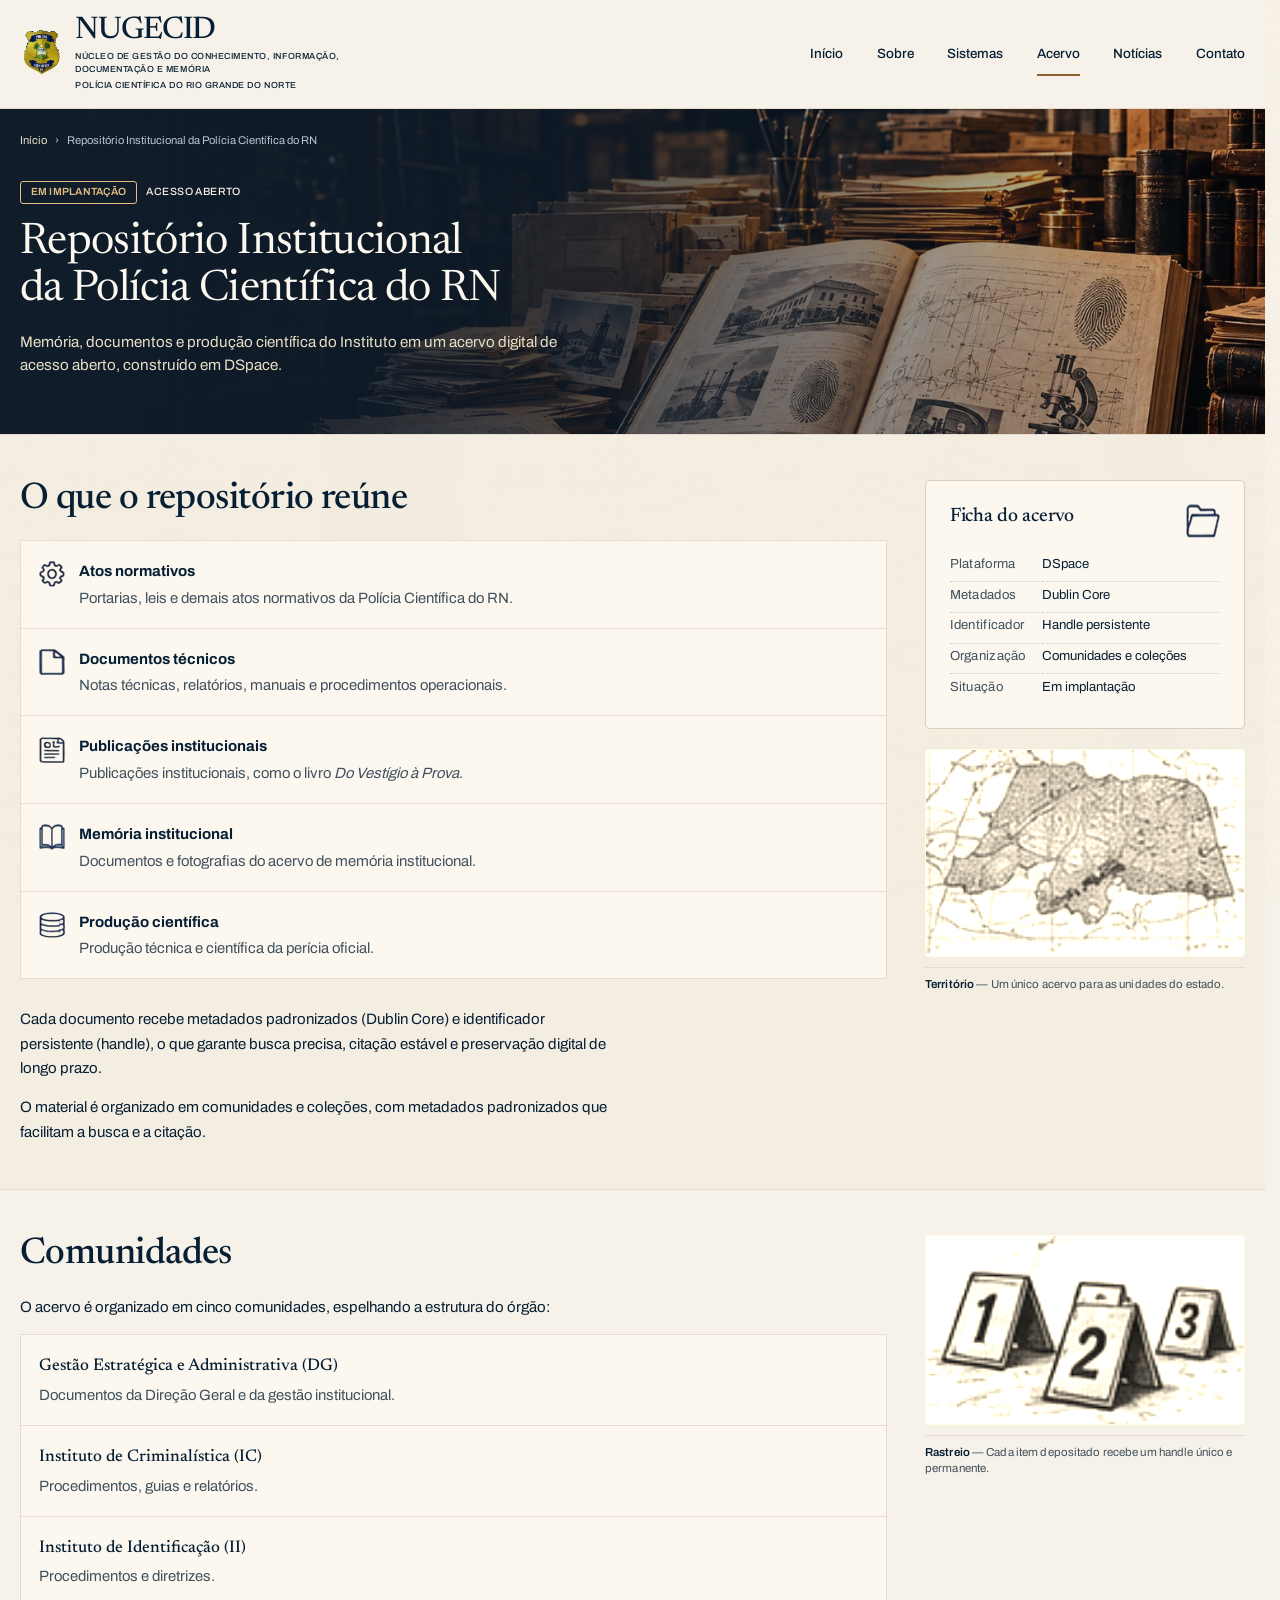
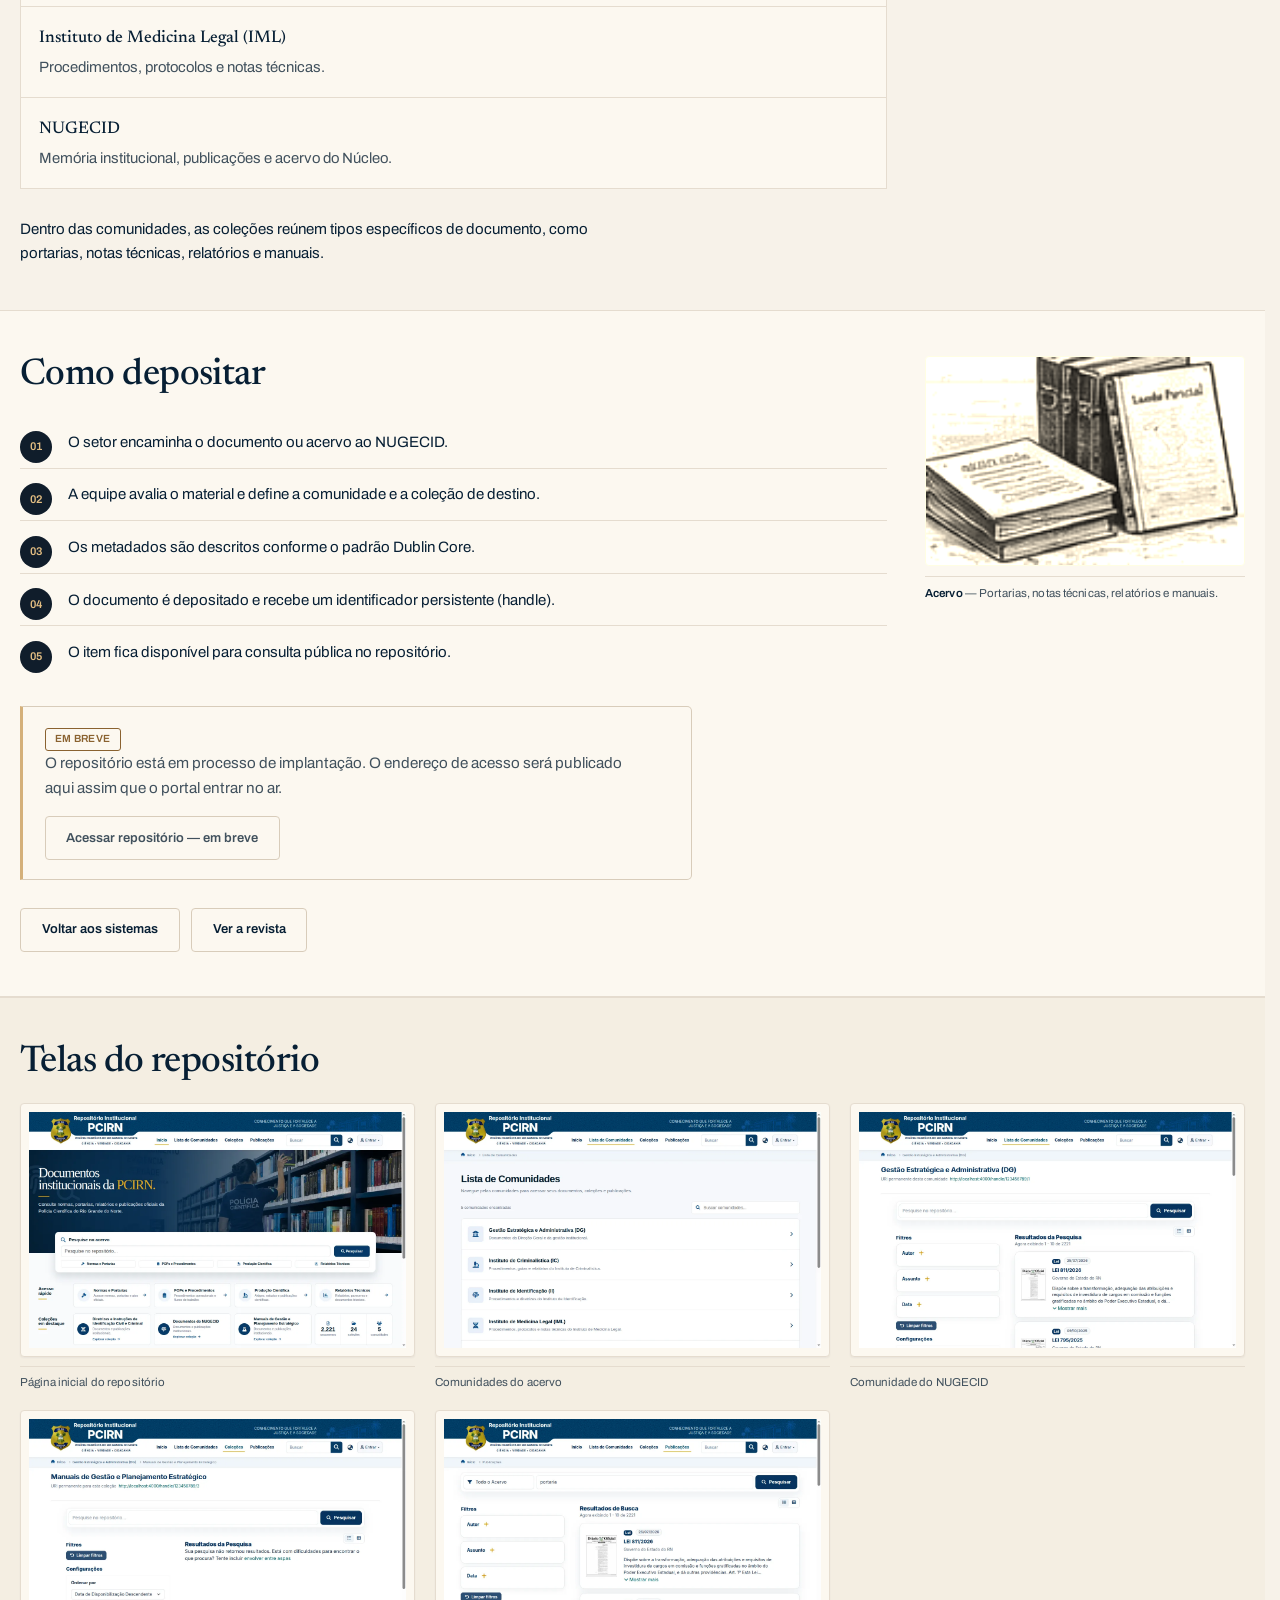
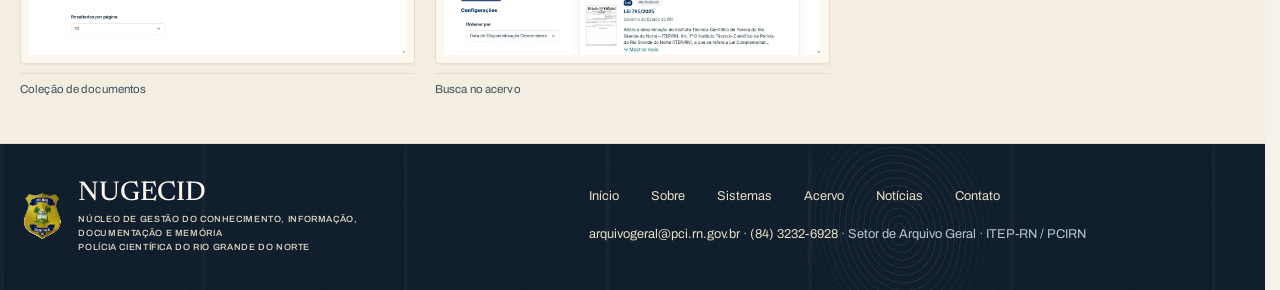
==== commit 0c83e95e: "feat(ui): refinos de interface e camada de movimento em CSS" ====
--- a/dspace.html
+++ b/dspace.html
@@ -230,11 +230,6 @@
             alt="Resultados de busca no repositório institucional">
           <figcaption>Busca no acervo</figcaption>
         </figure>
-        <figure class="print">
-          <img src="assets/img/dspace-item.webp" width="1280" height="800" loading="lazy"
-            alt="Página de um documento no repositório, com metadados e arquivo para download">
-          <figcaption>Página de um documento depositado</figcaption>
-        </figure>
       </div>
     </div>
   </section>
--- a/assets/css/site.css
+++ b/assets/css/site.css
@@ -54,7 +54,7 @@
   /* Tipografia */
   --serif: "Newsreader", "Iowan Old Style", Palatino, Georgia, serif;
   --sans: "Archivo", system-ui, -apple-system, "Segoe UI", sans-serif;
-  --mono: "IBM Plex Mono", ui-monospace, "Courier New", monospace;
+  --mono: var(--sans);              /* metadados: mesma família da interface */
 
   /* Medidas */
   --wrap: 84rem;
@@ -996,3 +996,162 @@
   .archive-hero h1, .archive-hero .lead, .pagehead h1, .pagehead .lead { color: #000; }
   .system-card__shot { display: none; }
 }
+
+/* ---------- 17. Refinos de interface ------------------------------------- */
+
+.kicker, .article__meta time { color: var(--gold-3); }
+.prose li::marker { color: var(--gold-3); }
+.stamp { color: var(--gold-3); }
+.pagehead .stamp { color: var(--gold-2); }
+.pagehead .stamp--green { color: #9fd3b0; }
+.notice { border-left-color: var(--gold); border-radius: 0 5px 5px 0; }
+.steps li::before { border: 0; border-radius: 50%; background: var(--navy); color: var(--gold-2); font: 600 .7rem/1 var(--sans); letter-spacing: .02em; }
+.plate img, .print img { border-color: var(--rule-2); border-radius: 4px; }
+.plate img { filter: grayscale(1) sepia(.42) contrast(1.06) brightness(1.03); }
+.plate figcaption, .print figcaption { font-size: .72rem; letter-spacing: .01em; }
+.print img { box-shadow: 0 1px 2px rgb(16 29 43 / .05); }
+.ficha dl { font-size: .82rem; }
+.ficha dt { letter-spacing: .02em; }
+.system-grid--overview .system-card__bottom { margin-top: auto; }
+
+.desktop-nav a, .section-nav a { position: relative; border-bottom: 0; }
+.desktop-nav a::after, .section-nav a::after { content: ''; position: absolute; left: 0; right: 0; bottom: 0; height: 2px; background: var(--gold-3); transform: scaleX(0); transform-origin: right; transition: transform .45s var(--ease); }
+.desktop-nav a[aria-current]::after { transform: scaleX(1); }
+.section-nav { position: relative; z-index: 5; background: var(--paper); }
+.footer__col ul a { background: linear-gradient(var(--gold), var(--gold)) 0 100% / 0 1px no-repeat; text-decoration: none; transition: background-size .45s var(--ease), color .2s; }
+
+a > span[aria-hidden="true"]:last-child { display: inline-block; transition: translate .4s var(--ease); }
+.btn { position: relative; overflow: hidden; isolation: isolate; transition: background-color .25s var(--ease), border-color .25s var(--ease), color .25s var(--ease), transform .2s var(--ease), box-shadow .35s var(--ease); }
+.btn:active { opacity: 1; transform: scale(.97); }
+.btn--gold::after { content: ''; position: absolute; inset: 0; z-index: -1; background: linear-gradient(105deg, transparent 30%, rgb(255 248 230 / .55) 50%, transparent 70%); transform: translateX(-110%); transition: transform .8s var(--ease); }
+
+.system-card, .news-card { transition: transform .5s var(--ease), box-shadow .5s var(--ease), border-color .3s; }
+.system-card__heading .line-icon { transition: color .3s, transform .5s var(--ease); }
+.system-card__shot { transition: transform .7s var(--ease), box-shadow .7s var(--ease); }
+.news-mini__image img, .news-card__image img { transition: scale .8s var(--ease); }
+.book-feature__cover img { transition: transform .7s var(--ease), box-shadow .7s var(--ease); }
+
+.status { display: inline-flex; align-items: center; gap: .45rem; }
+.status::before { content: ''; width: .45rem; height: .45rem; border-radius: 50%; background: currentColor; opacity: .75; }
+.status--live::before { opacity: 1; box-shadow: 0 0 0 0 rgb(35 80 42 / .45); }
+
+.system-facts summary, .book-facts summary { display: inline-flex; align-items: center; gap: .5rem; list-style: none; }
+.system-facts summary::-webkit-details-marker, .book-facts summary::-webkit-details-marker { display: none; }
+.system-facts summary::before, .book-facts summary::before { content: ''; width: .4rem; height: .4rem; border-right: 1.5px solid currentColor; border-bottom: 1.5px solid currentColor; transform: rotate(-45deg); transition: transform .35s var(--ease); }
+.system-facts[open] summary::before, .book-facts[open] summary::before { transform: rotate(45deg); }
+
+.menu__bars, .menu__bars::before, .menu__bars::after { transition: transform .35s var(--ease), background-color .2s, top .35s var(--ease); }
+.menu[open] .menu__bars { background: transparent; }
+.menu[open] .menu__bars::before { top: 0; transform: rotate(45deg); }
+.menu[open] .menu__bars::after { top: 0; transform: rotate(-45deg); }
+
+.article-page .site-header::before { display: block; inset: auto 0 -1px; height: 2px; background: var(--gold-3); opacity: 1; transform: scaleX(0); transform-origin: left; }
+
+@media (hover: hover) and (pointer: fine) {
+  .desktop-nav a:hover::after, .section-nav a:hover::after { transform: scaleX(1); transform-origin: left; }
+  .footer__col ul a:hover { background-size: 100% 1px; color: var(--paper-2); }
+  a:hover > span[aria-hidden="true"]:last-child { translate: .25rem 0; }
+  .btn:hover { box-shadow: 0 8px 20px -10px rgb(16 29 43 / .55); }
+  .btn--gold:hover::after { transform: translateX(110%); }
+  .system-card:hover, .news-card:hover { transform: translateY(-4px); box-shadow: 0 18px 36px -18px rgb(16 29 43 / .32); }
+  .system-card:hover .system-card__heading .line-icon { color: var(--gold-3); transform: translateY(-2px); }
+  .system-card:hover .system-card__shot { transform: perspective(700px) rotateY(-5deg) translateX(-.4rem); box-shadow: -10px 16px 30px rgb(16 29 43 / .26); }
+  .news-mini li:hover .news-mini__image img, .news-card:hover .news-card__image img { scale: 1.06; }
+  .news-mini__image--book img, .news-card__image--book img { transform-origin: center; }
+  .book-feature:hover .book-feature__cover img { transform: rotate(-1deg) translateY(-6px); box-shadow: 16px 22px 34px rgb(16 29 43 / .32); }
+}
+
+/* ---------- 18. Movimento ------------------------------------------------- */
+/* Tudo abaixo é progressivo: sem suporte ou com movimento reduzido, a página fica estática e completa. */
+
+@keyframes rise { from { opacity: 0; translate: 0 1.25rem; } }
+@keyframes fade-in { from { opacity: 0; } }
+@keyframes settle { from { scale: 1.08; } }
+@keyframes gild { from { background-position: 100% 0; } }
+@keyframes pulse { 70% { box-shadow: 0 0 0 .4rem rgb(35 80 42 / 0); } 100% { box-shadow: 0 0 0 0 rgb(35 80 42 / 0); } }
+@keyframes focus-in { from { outline-offset: .45rem; } }
+@keyframes reveal { from { opacity: 0; translate: 0 1.75rem; } }
+@keyframes draw { from { stroke-dashoffset: 1; } }
+@keyframes drift { to { translate: 0 14%; } }
+@keyframes hero-out { to { opacity: 0; translate: 0 -2.5rem; } }
+@keyframes header-condense { to { box-shadow: 0 10px 30px -18px rgb(16 29 43 / .45); background-color: rgb(247 242 233 / .9); } }
+@keyframes condense-pad { to { padding-block: .5rem; } }
+@keyframes condense-logo { to { width: 32px; } }
+@keyframes condense-name { to { font-size: 1.45rem; } }
+@keyframes condense-sub { to { opacity: 0; max-height: 0; } }
+@keyframes slant-out { to { opacity: 0; } }
+@keyframes progress { to { transform: scaleX(1); } }
+@keyframes vt-out { to { opacity: 0; translate: 0 -.5rem; } }
+@keyframes vt-in { from { opacity: 0; translate: 0 1rem; } }
+
+@media (prefers-reduced-motion: no-preference) {
+  @view-transition { navigation: auto; }
+  main { view-transition-name: page; }
+  ::view-transition-old(page) { animation: vt-out .18s var(--ease) both; }
+  ::view-transition-new(page) { animation: vt-in .5s var(--ease) both; }
+
+  :focus-visible { animation: focus-in .25s var(--ease); }
+
+  .archive-hero, .pagehead { overflow: clip; }
+  .archive-hero::before, .pagehead::before { animation: settle 2.8s var(--ease) both; }
+  .archive-hero h1 { animation: rise .9s .1s var(--ease) both; }
+  .archive-hero__accent { background: linear-gradient(100deg, var(--gold-2) 42%, #fff4dc 50%, var(--gold-2) 58%) 0 0 / 260% 100%; -webkit-background-clip: text; background-clip: text; color: transparent; animation: gild 2.6s .7s cubic-bezier(.45, 0, .2, 1) both; }
+  .archive-hero .lead { animation: rise .9s .28s var(--ease) both; }
+  .archive-hero .actions { animation: rise .9s .44s var(--ease) both; }
+  .pagehead__body > * { animation: rise .8s var(--ease) both; }
+  .pagehead__body > :nth-child(2) { animation-delay: .08s; }
+  .pagehead__body > :nth-child(3) { animation-delay: .16s; }
+  .pagehead__body > :nth-child(n+4) { animation-delay: .24s; }
+  .article-page main .section { animation: fade-in .7s var(--ease) both; }
+
+  .status--live::before { animation: pulse 2.4s cubic-bezier(.4, 0, .2, 1) infinite; }
+
+  :root { interpolate-size: allow-keywords; }
+  .system-facts::details-content, .book-facts::details-content, .menu::details-content { block-size: 0; overflow: clip; opacity: 0; transition: block-size .45s var(--ease), opacity .35s var(--ease), content-visibility .45s allow-discrete; }
+  .system-facts[open]::details-content, .book-facts[open]::details-content, .menu[open]::details-content { block-size: auto; opacity: 1; }
+  .menu::details-content { overflow: visible; }
+
+  @supports (animation-timeline: view()) {
+    .capability, .section-heading, .system-card, .book-feature__cover, .book-feature__copy,
+    .news-mini li, .news-card, .section h2, .keylist li, .ficha, .plate, .print, .steps li,
+    .notice, .related-news, .data-table, .article-scene {
+      animation: reveal linear both;
+      animation-timeline: view();
+      animation-range: entry 5% entry 70%;
+    }
+    .capability:nth-of-type(2), .system-card:nth-child(2), .news-card:nth-child(2), .news-mini li:nth-child(2), .print:nth-child(even) { animation-range: entry 12% entry 80%; }
+    .capability:nth-of-type(3), .system-card:nth-child(3), .news-card:nth-child(3) { animation-range: entry 19% entry 90%; }
+    .capability:nth-of-type(4) { animation-range: entry 26% entry 100%; }
+    .book-feature__copy { animation-range: entry 12% entry 80%; }
+    .capability__icon :is(path, ellipse) { stroke-dasharray: 1; animation: draw linear both; animation-timeline: view(); animation-range: entry 20% cover 40%; }
+    .systems-page .pagehead + .section .system-card { animation: rise .9s .3s var(--ease) both; animation-timeline: auto; }
+    .systems-page .pagehead + .section .system-card:nth-child(2) { animation-delay: .4s; }
+    .systems-page .pagehead + .section .system-card:nth-child(3) { animation-delay: .5s; }
+
+    .archive-hero { view-timeline: --hero block; }
+    .archive-hero::before { animation: settle 2.8s var(--ease) both, drift linear both; animation-timeline: auto, --hero; animation-range: normal, exit; }
+    .archive-hero__copy { animation: hero-out linear both; animation-timeline: --hero; animation-range: exit 10% exit 80%; }
+  }
+
+  @supports (animation-timeline: scroll()) {
+    .site-header { position: sticky; top: 0; -webkit-backdrop-filter: blur(10px); backdrop-filter: blur(10px); animation: header-condense linear both; animation-timeline: scroll(root); animation-range: 0 8rem; }
+    .site-header__inner { animation: condense-pad linear both; animation-timeline: scroll(root); animation-range: 0 8rem; }
+    .brand-logo { animation: condense-logo linear both; animation-timeline: scroll(root); animation-range: 0 8rem; }
+    .brand-name { animation: condense-name linear both; animation-timeline: scroll(root); animation-range: 0 8rem; }
+    .brand-sub, .brand-institution { max-height: 3.4em; overflow: hidden; animation: condense-sub linear both; animation-timeline: scroll(root); animation-range: 0 5rem; }
+    .home .site-header::after { animation: slant-out linear both; animation-timeline: scroll(root); animation-range: 0 3rem; }
+    .article-page .site-header::before { animation: progress linear both; animation-timeline: scroll(root); }
+    .about-page .section-nav { position: sticky; top: 60px; }
+    [id] { scroll-margin-top: 5rem; }
+    .about-page [id] { scroll-margin-top: 8.5rem; }
+  }
+}
+@media (prefers-reduced-motion: no-preference) and (max-width: 47.999rem) {
+  @supports (animation-timeline: scroll()) {
+    @keyframes condense-logo { to { width: 26px; } }
+    @keyframes condense-name { to { font-size: 1.25rem; } }
+  }
+}
+@media (forced-colors: active) {
+  .archive-hero__accent { color: CanvasText; background: none; }
+}
